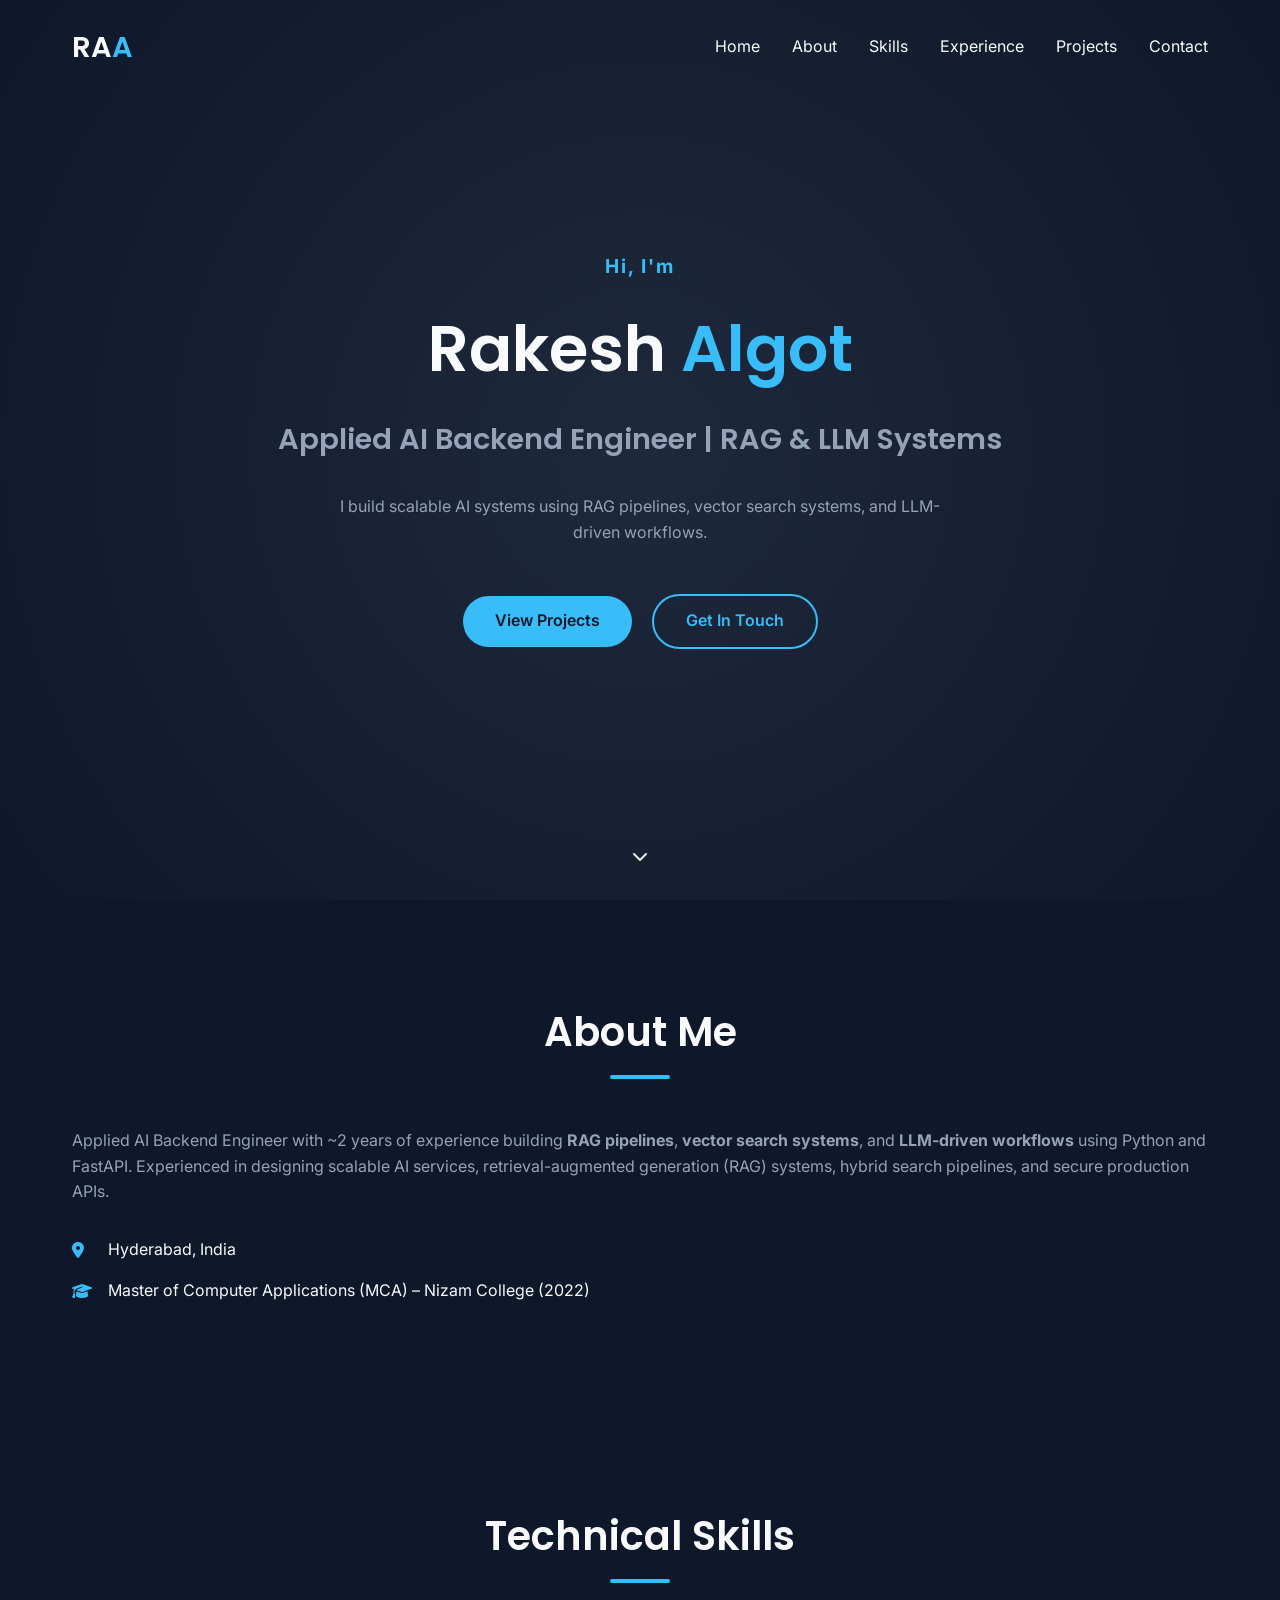
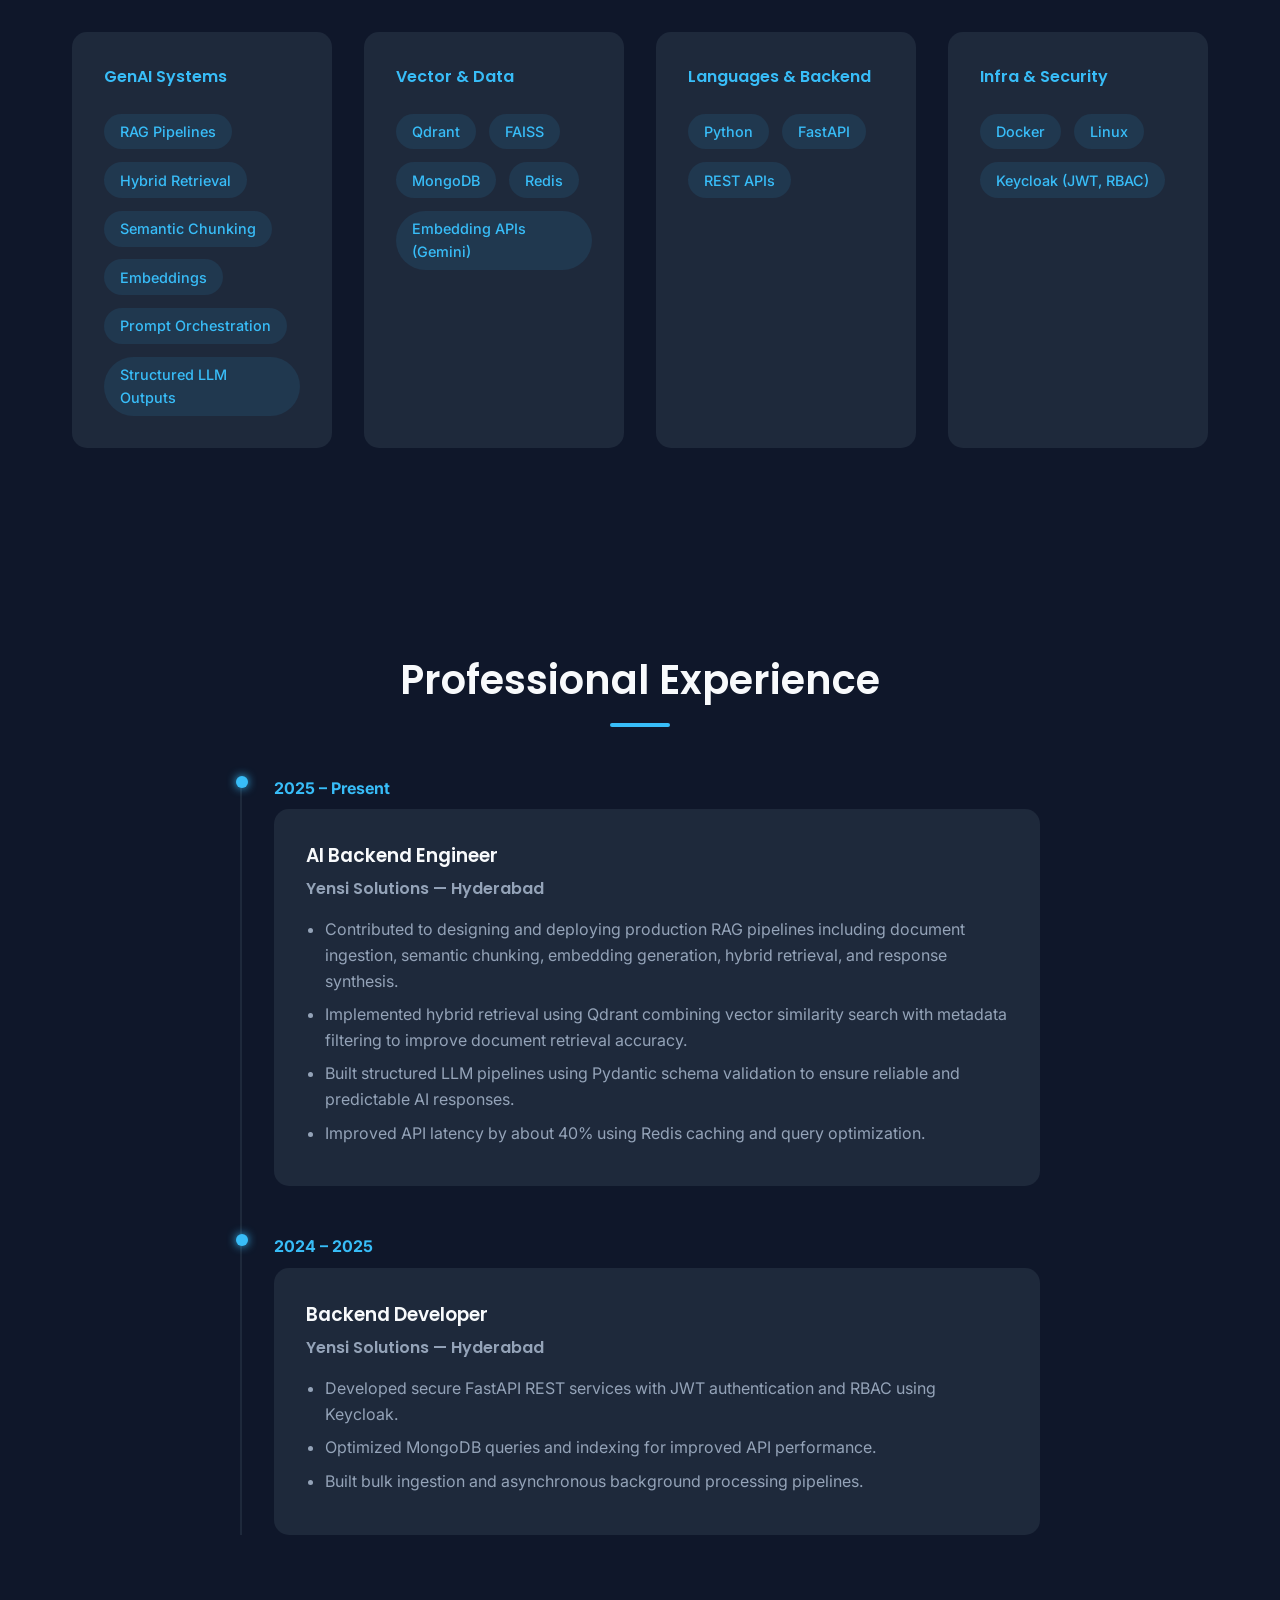
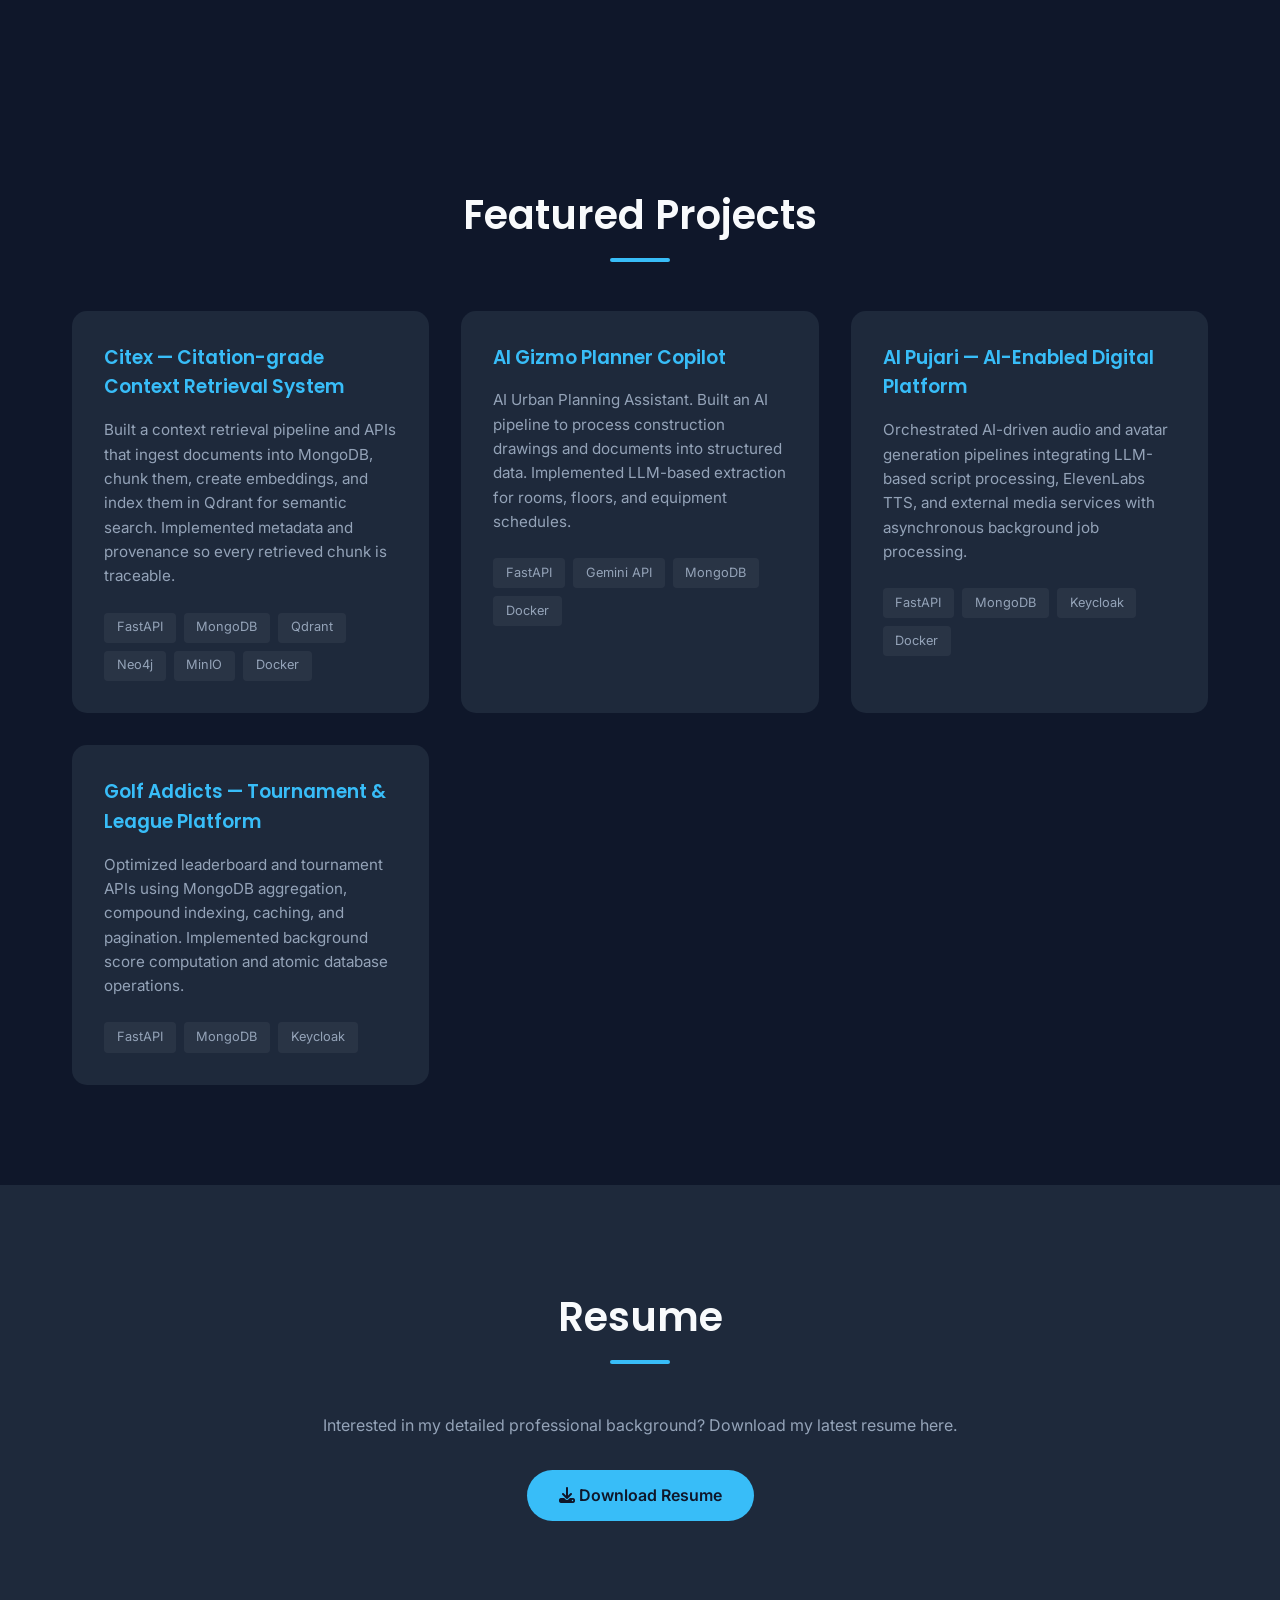
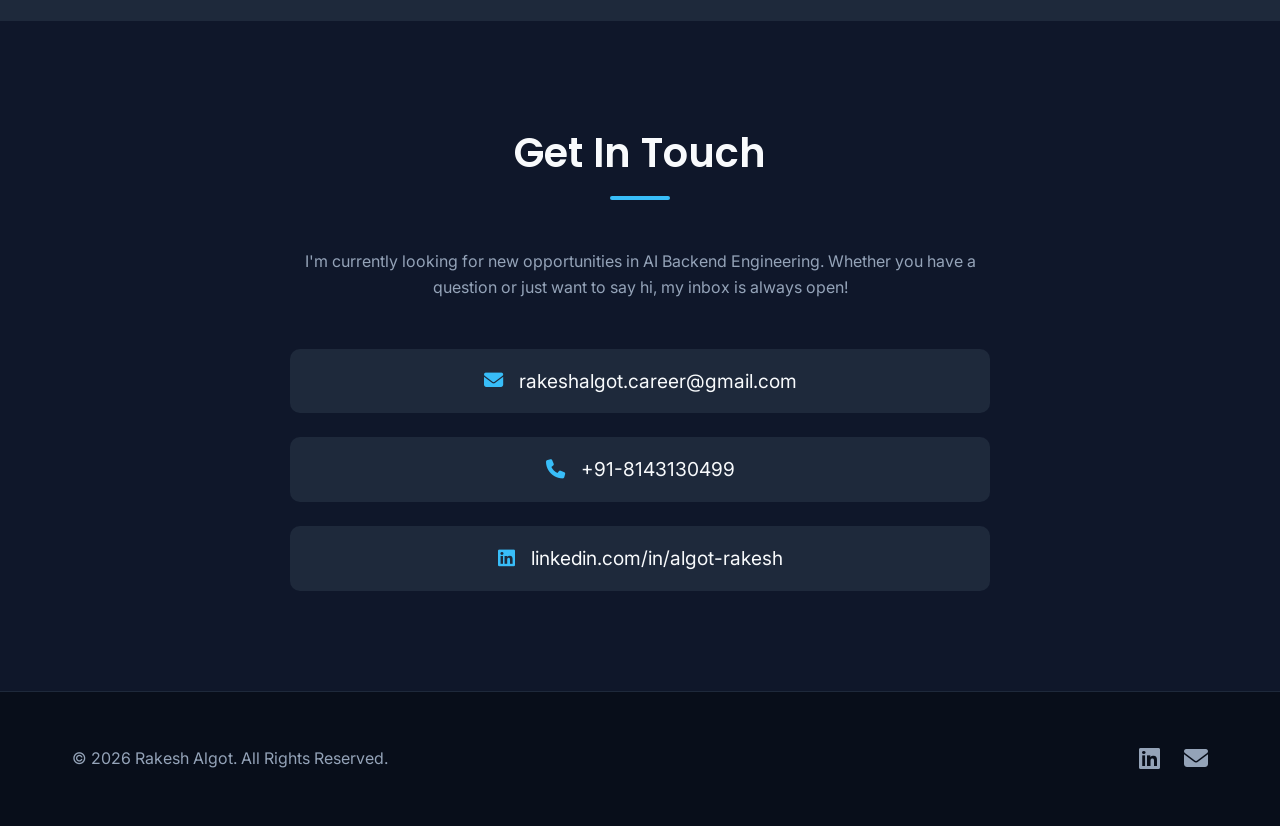
==== index.html @ f91249af "Add portfolio website files including HTML, CSS, JavaScript, and resume" ====
<!DOCTYPE html>
<html lang="en">
<head>
    <meta charset="UTF-8">
    <meta name="viewport" content="width=device-width, initial-scale=1.0">
    <title>Rakesh Algot | Applied AI Backend Engineer</title>
    <meta name="description" content="Portfolio of Rakesh Algot, an Applied AI Backend Engineer specializing in RAG systems, LLMs, and FastAPI.">
    
    <!-- Google Fonts: Inter & Poppins -->
    <link rel="preconnect" href="https://fonts.googleapis.com">
    <link rel="preconnect" href="https://fonts.gstatic.com" crossorigin>
    <link href="https://fonts.googleapis.com/css2?family=Inter:wght@300;400;500;600;700&family=Poppins:wght@400;500;600;700&display=swap" rel="stylesheet">
    
    <!-- Font Awesome for Icons -->
    <link rel="stylesheet" href="https://cdnjs.cloudflare.com/ajax/libs/font-awesome/6.4.0/css/all.min.css">
    
    <!-- Custom CSS -->
    <link rel="stylesheet" href="style.css">
</head>
<body>

    <!-- Header / Navbar -->
    <header id="navbar">
        <nav class="container">
            <a href="#" class="logo">RA<span>A</span></a>
            <ul class="nav-links">
                <li><a href="#hero">Home</a></li>
                <li><a href="#about">About</a></li>
                <li><a href="#skills">Skills</a></li>
                <li><a href="#experience">Experience</a></li>
                <li><a href="#projects">Projects</a></li>
                <li><a href="#contact">Contact</a></li>
            </ul>
            <div class="hamburger">
                <span></span>
                <span></span>
                <span></span>
            </div>
        </nav>
    </header>

    <!-- Hero Section -->
    <section id="hero" class="hero">
        <div class="container hero-content reveal">
            <h5>Hi, I'm</h5>
            <h1>Rakesh <span>Algot</span></h1>
            <h3>Applied AI Backend Engineer | RAG & LLM Systems</h3>
            <p>I build scalable AI systems using RAG pipelines, vector search systems, and LLM-driven workflows.</p>
            <div class="hero-btns">
                <a href="#projects" class="btn btn-primary">View Projects</a>
                <a href="#contact" class="btn btn-secondary">Get In Touch</a>
            </div>
        </div>
        <div class="hero-scroll">
            <a href="#about"><i class="fa-solid fa-chevron-down"></i></a>
        </div>
    </section>

    <!-- About Section -->
    <section id="about" class="about">
        <div class="container">
            <h2 class="section-title reveal">About Me</h2>
            <div class="about-grid reveal">
                <div class="about-text">
                    <p>Applied AI Backend Engineer with ~2 years of experience building <strong>RAG pipelines</strong>, <strong>vector search systems</strong>, and <strong>LLM-driven workflows</strong> using Python and FastAPI. Experienced in designing scalable AI services, retrieval-augmented generation (RAG) systems, hybrid search pipelines, and secure production APIs.</p>
                    <div class="about-details">
                        <div class="detail-item">
                            <i class="fa-solid fa-location-dot"></i>
                            <span>Hyderabad, India</span>
                        </div>
                        <div class="detail-item">
                            <i class="fa-solid fa-graduation-cap"></i>
                            <span>Master of Computer Applications (MCA) – Nizam College (2022)</span>
                        </div>
                    </div>
                </div>
            </div>
        </div>
    </section>

    <!-- Skills Section -->
    <section id="skills" class="skills">
        <div class="container">
            <h2 class="section-title reveal">Technical Skills</h2>
            <div class="skills-grid reveal">
                <div class="skill-category">
                    <h4>GenAI Systems</h4>
                    <div class="skill-badges">
                        <span>RAG Pipelines</span>
                        <span>Hybrid Retrieval</span>
                        <span>Semantic Chunking</span>
                        <span>Embeddings</span>
                        <span>Prompt Orchestration</span>
                        <span>Structured LLM Outputs</span>
                    </div>
                </div>
                <div class="skill-category">
                    <h4>Vector & Data</h4>
                    <div class="skill-badges">
                        <span>Qdrant</span>
                        <span>FAISS</span>
                        <span>MongoDB</span>
                        <span>Redis</span>
                        <span>Embedding APIs (Gemini)</span>
                    </div>
                </div>
                <div class="skill-category">
                    <h4>Languages & Backend</h4>
                    <div class="skill-badges">
                        <span>Python</span>
                        <span>FastAPI</span>
                        <span>REST APIs</span>
                    </div>
                </div>
                <div class="skill-category">
                    <h4>Infra & Security</h4>
                    <div class="skill-badges">
                        <span>Docker</span>
                        <span>Linux</span>
                        <span>Keycloak (JWT, RBAC)</span>
                    </div>
                </div>
            </div>
        </div>
    </section>

    <!-- Experience Section -->
    <section id="experience" class="experience">
        <div class="container">
            <h2 class="section-title reveal">Professional Experience</h2>
            <div class="timeline reveal">
                <div class="timeline-item">
                    <div class="timeline-dot"></div>
                    <div class="timeline-date">2025 – Present</div>
                    <div class="timeline-content">
                        <h3>AI Backend Engineer</h3>
                        <h4>Yensi Solutions — Hyderabad</h4>
                        <ul>
                            <li>Contributed to designing and deploying production RAG pipelines including document ingestion, semantic chunking, embedding generation, hybrid retrieval, and response synthesis.</li>
                            <li>Implemented hybrid retrieval using Qdrant combining vector similarity search with metadata filtering to improve document retrieval accuracy.</li>
                            <li>Built structured LLM pipelines using Pydantic schema validation to ensure reliable and predictable AI responses.</li>
                            <li>Improved API latency by about 40% using Redis caching and query optimization.</li>
                        </ul>
                    </div>
                </div>
                <div class="timeline-item">
                    <div class="timeline-dot"></div>
                    <div class="timeline-date">2024 – 2025</div>
                    <div class="timeline-content">
                        <h3>Backend Developer</h3>
                        <h4>Yensi Solutions — Hyderabad</h4>
                        <ul>
                            <li>Developed secure FastAPI REST services with JWT authentication and RBAC using Keycloak.</li>
                            <li>Optimized MongoDB queries and indexing for improved API performance.</li>
                            <li>Built bulk ingestion and asynchronous background processing pipelines.</li>
                        </ul>
                    </div>
                </div>
            </div>
        </div>
    </section>

    <!-- Projects Section -->
    <section id="projects" class="projects">
        <div class="container">
            <h2 class="section-title reveal">Featured Projects</h2>
            <div class="projects-grid reveal">
                <!-- Project 1 -->
                <div class="project-card">
                    <div class="project-info">
                        <h3>Citex — Citation-grade Context Retrieval System</h3>
                        <p>Built a context retrieval pipeline and APIs that ingest documents into MongoDB, chunk them, create embeddings, and index them in Qdrant for semantic search. Implemented metadata and provenance so every retrieved chunk is traceable.</p>
                        <div class="tech-stack">
                            <span>FastAPI</span>
                            <span>MongoDB</span>
                            <span>Qdrant</span>
                            <span>Neo4j</span>
                            <span>MinIO</span>
                            <span>Docker</span>
                        </div>
                    </div>
                </div>
                <!-- Project 2 -->
                <div class="project-card">
                    <div class="project-info">
                        <h3>AI Gizmo Planner Copilot</h3>
                        <p>AI Urban Planning Assistant. Built an AI pipeline to process construction drawings and documents into structured data. Implemented LLM-based extraction for rooms, floors, and equipment schedules.</p>
                        <div class="tech-stack">
                            <span>FastAPI</span>
                            <span>Gemini API</span>
                            <span>MongoDB</span>
                            <span>Docker</span>
                        </div>
                    </div>
                </div>
                <!-- Project 3 -->
                <div class="project-card">
                    <div class="project-info">
                        <h3>AI Pujari — AI-Enabled Digital Platform</h3>
                        <p>Orchestrated AI-driven audio and avatar generation pipelines integrating LLM-based script processing, ElevenLabs TTS, and external media services with asynchronous background job processing.</p>
                        <div class="tech-stack">
                            <span>FastAPI</span>
                            <span>MongoDB</span>
                            <span>Keycloak</span>
                            <span>Docker</span>
                        </div>
                    </div>
                </div>
                <!-- Project 4 -->
                <div class="project-card">
                    <div class="project-info">
                        <h3>Golf Addicts — Tournament & League Platform</h3>
                        <p>Optimized leaderboard and tournament APIs using MongoDB aggregation, compound indexing, caching, and pagination. Implemented background score computation and atomic database operations.</p>
                        <div class="tech-stack">
                            <span>FastAPI</span>
                            <span>MongoDB</span>
                            <span>Keycloak</span>
                        </div>
                    </div>
                </div>
            </div>
        </div>
    </section>

    <!-- Resume Section -->
    <section id="resume" class="resume">
        <div class="container reveal">
            <h2 class="section-title">Resume</h2>
            <p>Interested in my detailed professional background? Download my latest resume here.</p>
            <a href="Rakeshalgot_resume.pdf" class="btn btn-primary" download>
                <i class="fa-solid fa-download"></i> Download Resume
            </a>
        </div>
    </section>

    <!-- Contact Section -->
    <section id="contact" class="contact">
        <div class="container">
            <h2 class="section-title reveal">Get In Touch</h2>
            <div class="contact-wrapper reveal">
                <div class="contact-info">
                    <p>I'm currently looking for new opportunities in AI Backend Engineering. Whether you have a question or just want to say hi, my inbox is always open!</p>
                    <div class="contact-links">
                        <a href="mailto:rakeshalgot.career@gmail.com" class="contact-item">
                            <i class="fa-solid fa-envelope"></i>
                            <span>rakeshalgot.career@gmail.com</span>
                        </a>
                        <a href="tel:+918143130499" class="contact-item">
                            <i class="fa-solid fa-phone"></i>
                            <span>+91-8143130499</span>
                        </a>
                        <a href="https://linkedin.com/in/algot-rakesh" target="_blank" class="contact-item">
                            <i class="fa-brands fa-linkedin"></i>
                            <span>linkedin.com/in/algot-rakesh</span>
                        </a>
                    </div>
                </div>
            </div>
        </div>
    </section>

    <!-- Footer -->
    <footer>
        <div class="container">
            <div class="footer-content">
                <p>&copy; 2026 Rakesh Algot. All Rights Reserved.</p>
                <div class="social-links">
                    <a href="https://linkedin.com/in/algot-rakesh" target="_blank"><i class="fa-brands fa-linkedin"></i></a>
                    <a href="mailto:rakeshalgot.career@gmail.com"><i class="fa-solid fa-envelope"></i></a>
                </div>
            </div>
        </div>
    </footer>

    <!-- Custom Script -->
    <script src="script.js"></script>
</body>
</html>
---- style.css ----
/* CSS Variables for easy customization */
:root {
    --bg-color: #0f172a;
    --bg-secondary: #1e293b;
    --text-primary: #f8fafc;
    --text-secondary: #94a3b8;
    --accent-color: #38bdf8;
    --accent-hover: #0ea5e9;
    --glass-bg: rgba(30, 41, 59, 0.7);
    --transition-fast: 0.3s ease;
    --transition-slow: 0.6s ease;
}

/* Global Reset */
* {
    margin: 0;
    padding: 0;
    box-sizing: border-box;
    scroll-behavior: smooth;
}

body {
    font-family: 'Inter', sans-serif;
    background-color: var(--bg-color);
    color: var(--text-primary);
    line-height: 1.6;
    overflow-x: hidden;
}

h1, h2, h3, h4, .logo {
    font-family: 'Poppins', sans-serif;
    font-weight: 600;
}

ul {
    list-style: none;
}

a {
    text-decoration: none;
    color: inherit;
    transition: var(--transition-fast);
}

.container {
    max-width: 1200px;
    margin: 0 auto;
    padding: 0 2rem;
}

section {
    padding: 100px 0;
}

.section-title {
    font-size: 2.5rem;
    text-align: center;
    margin-bottom: 4rem;
    position: relative;
}

.section-title::after {
    content: '';
    position: absolute;
    bottom: -15px;
    left: 50%;
    transform: translateX(-50%);
    width: 60px;
    height: 4px;
    background-color: var(--accent-color);
    border-radius: 2px;
}

/* Buttons */
.btn {
    display: inline-block;
    padding: 0.8rem 2rem;
    border-radius: 50px;
    font-weight: 600;
    text-align: center;
    cursor: pointer;
    transition: var(--transition-fast);
}

.btn-primary {
    background-color: var(--accent-color);
    color: var(--bg-color);
}

.btn-primary:hover {
    background-color: var(--accent-hover);
    transform: translateY(-3px);
    box-shadow: 0 10px 20px rgba(56, 189, 248, 0.2);
}

.btn-secondary {
    border: 2px solid var(--accent-color);
    color: var(--accent-color);
    margin-left: 1rem;
}

.btn-secondary:hover {
    background-color: var(--accent-color);
    color: var(--bg-color);
    transform: translateY(-3px);
}

/* Navbar Styling */
#navbar {
    position: fixed;
    top: 0;
    width: 100%;
    z-index: 1000;
    padding: 1.5rem 0;
    transition: var(--transition-fast);
}

#navbar.sticky {
    background: var(--glass-bg);
    backdrop-filter: blur(10px);
    padding: 1rem 0;
    box-shadow: 0 4px 30px rgba(0, 0, 0, 0.1);
}

#navbar nav {
    display: flex;
    justify-content: space-between;
    align-items: center;
}

.logo {
    font-size: 1.8rem;
    color: var(--text-primary);
}

.logo span {
    color: var(--accent-color);
}

.nav-links {
    display: flex;
    gap: 2rem;
}

.nav-links a:hover {
    color: var(--accent-color);
}

.hamburger {
    display: none;
    cursor: pointer;
}

.hamburger span {
    display: block;
    width: 25px;
    height: 3px;
    background: var(--text-primary);
    margin: 5px;
    transition: var(--transition-fast);
}

/* Hero Section */
.hero {
    height: 100vh;
    display: flex;
    align-items: center;
    justify-content: center;
    text-align: center;
    background: radial-gradient(circle at center, #1e293b 0%, #0f172a 100%);
    position: relative;
}

.hero h5 {
    color: var(--accent-color);
    font-size: 1.2rem;
    margin-bottom: 1rem;
    letter-spacing: 2px;
}

.hero h1 {
    font-size: 4rem;
    margin-bottom: 1rem;
}

.hero h1 span {
    color: var(--accent-color);
}

.hero h3 {
    font-size: 1.8rem;
    color: var(--text-secondary);
    margin-bottom: 2rem;
}

.hero p {
    max-width: 600px;
    margin: 0 auto 3rem;
    color: var(--text-secondary);
}

.hero-scroll {
    position: absolute;
    bottom: 30px;
    left: 50%;
    transform: translateX(-50%);
    animation: bounce 2s infinite;
}

@keyframes bounce {
    0%, 20%, 50%, 80%, 100% {transform: translateY(0) translateX(-50%);}
    40% {transform: translateY(-10px) translateX(-50%);}
    60% {transform: translateY(-5px) translateX(-50%);}
}

/* About Section */
.about-grid {
    display: grid;
    grid-template-columns: 1fr;
    gap: 3rem;
    align-items: center;
}

.about-text p {
    margin-bottom: 1.5rem;
    color: var(--text-secondary);
}

.about-details {
    display: flex;
    flex-direction: column;
    gap: 1rem;
    margin-top: 2rem;
}

.detail-item {
    display: flex;
    align-items: center;
    gap: 1rem;
}

.detail-item i {
    color: var(--accent-color);
    width: 20px;
}

/* Skills Section */
.skills-grid {
    display: grid;
    grid-template-columns: repeat(auto-fit, minmax(250px, 1fr));
    gap: 2rem;
}

.skill-category {
    background: var(--bg-secondary);
    padding: 2rem;
    border-radius: 15px;
    transition: var(--transition-fast);
}

.skill-category:hover {
    transform: translateY(-5px);
    border: 1px solid var(--accent-color);
}

.skill-category h4 {
    color: var(--accent-color);
    margin-bottom: 1.5rem;
}

.skill-badges {
    display: flex;
    flex-wrap: wrap;
    gap: 0.8rem;
}

.skill-badges span {
    background: rgba(56, 189, 248, 0.1);
    color: var(--accent-color);
    padding: 0.4rem 1rem;
    border-radius: 50px;
    font-size: 0.9rem;
    font-weight: 500;
}

/* Experience Section (Timeline) */
.timeline {
    max-width: 800px;
    margin: 0 auto;
    position: relative;
    padding-left: 2rem;
    border-left: 2px solid var(--bg-secondary);
}

.timeline-item {
    position: relative;
    margin-bottom: 3rem;
}

.timeline-dot {
    position: absolute;
    left: calc(-2rem - 6px);
    top: 0;
    width: 12px;
    height: 12px;
    background-color: var(--accent-color);
    border-radius: 50%;
    box-shadow: 0 0 10px var(--accent-color);
}

.timeline-date {
    font-weight: 700;
    color: var(--accent-color);
    margin-bottom: 0.5rem;
}

.timeline-content {
    background: var(--bg-secondary);
    padding: 2rem;
    border-radius: 15px;
}

.timeline-content h3 {
    margin-bottom: 0.3rem;
}

.timeline-content h4 {
    color: var(--text-secondary);
    margin-bottom: 1rem;
}

.timeline-content ul {
    color: var(--text-secondary);
    padding-left: 1.2rem;
}

.timeline-content li {
    margin-bottom: 0.5rem;
    list-style-type: disc;
}

/* Projects Section */
.projects-grid {
    display: grid;
    grid-template-columns: repeat(auto-fit, minmax(320px, 1fr));
    gap: 2rem;
}

.project-card {
    background: var(--bg-secondary);
    border-radius: 15px;
    overflow: hidden;
    transition: var(--transition-fast);
    display: flex;
    flex-direction: column;
}

.project-card:hover {
    transform: scale(1.02);
    box-shadow: 0 20px 40px rgba(0, 0, 0, 0.3);
}

.project-info {
    padding: 2rem;
    flex-grow: 1;
}

.project-info h3 {
    margin-bottom: 1rem;
    color: var(--accent-color);
}

.project-info p {
    color: var(--text-secondary);
    margin-bottom: 1.5rem;
    font-size: 0.95rem;
}

.tech-stack {
    display: flex;
    flex-wrap: wrap;
    gap: 0.5rem;
}

.tech-stack span {
    font-size: 0.8rem;
    background: rgba(255, 255, 255, 0.05);
    padding: 0.3rem 0.8rem;
    border-radius: 4px;
    color: var(--text-secondary);
}

/* Resume Section */
.resume {
    text-align: center;
    background: var(--bg-secondary);
}

.resume p {
    margin-bottom: 2rem;
    color: var(--text-secondary);
}

/* Contact Section */
.contact-wrapper {
    max-width: 700px;
    margin: 0 auto;
    text-align: center;
}

.contact-info p {
    margin-bottom: 3rem;
    color: var(--text-secondary);
}

.contact-links {
    display: flex;
    flex-direction: column;
    gap: 1.5rem;
    align-items: center;
}

.contact-item {
    display: flex;
    align-items: center;
    gap: 1rem;
    font-size: 1.2rem;
    background: var(--bg-secondary);
    padding: 1rem 2rem;
    border-radius: 10px;
    width: 100%;
    justify-content: center;
    border: 1px solid transparent;
}

.contact-item:hover {
    border-color: var(--accent-color);
    color: var(--accent-color);
    background: transparent;
}

.contact-item i {
    color: var(--accent-color);
}

/* Footer */
footer {
    padding: 3rem 0;
    background: #080e1a;
    border-top: 1px solid var(--bg-secondary);
}

.footer-content {
    display: flex;
    justify-content: space-between;
    align-items: center;
    flex-wrap: wrap;
    gap: 2rem;
}

.footer-content p {
    color: var(--text-secondary);
}

.social-links {
    display: flex;
    gap: 1.5rem;
}

.social-links a {
    font-size: 1.5rem;
    color: var(--text-secondary);
}

.social-links a:hover {
    color: var(--accent-color);
}

/* Reveal Animations */
.reveal {
    opacity: 0;
    transform: translateY(30px);
    transition: all 0.8s ease-out;
}

.reveal.active {
    opacity: 1;
    transform: translateY(0);
}

/* Mobile Responsive */
@media (max-width: 768px) {
    .section-title { font-size: 2rem; }
    .hero h1 { font-size: 2.8rem; }
    .hero h3 { font-size: 1.4rem; }
    
    .nav-links {
        position: fixed;
        right: -100%;
        top: 0;
        height: 100vh;
        width: 70%;
        background: var(--bg-secondary);
        flex-direction: column;
        justify-content: center;
        align-items: center;
        transition: 0.5s;
        box-shadow: -10px 0 30px rgba(0,0,0,0.5);
    }
    
    .nav-links.active {
        right: 0;
    }
    
    .hamburger {
        display: block;
        z-index: 1001;
    }
    
    .hamburger.active span:nth-child(1) { transform: rotate(45deg) translate(5px, 5px); }
    .hamburger.active span:nth-child(2) { opacity: 0; }
    .hamburger.active span:nth-child(3) { transform: rotate(-45deg) translate(7px, -6px); }

    .hero-btns {
        display: flex;
        flex-direction: column;
        gap: 1rem;
    }
    
    .btn-secondary { margin-left: 0; }
    
    .footer-content {
        flex-direction: column;
        text-align: center;
    }
}
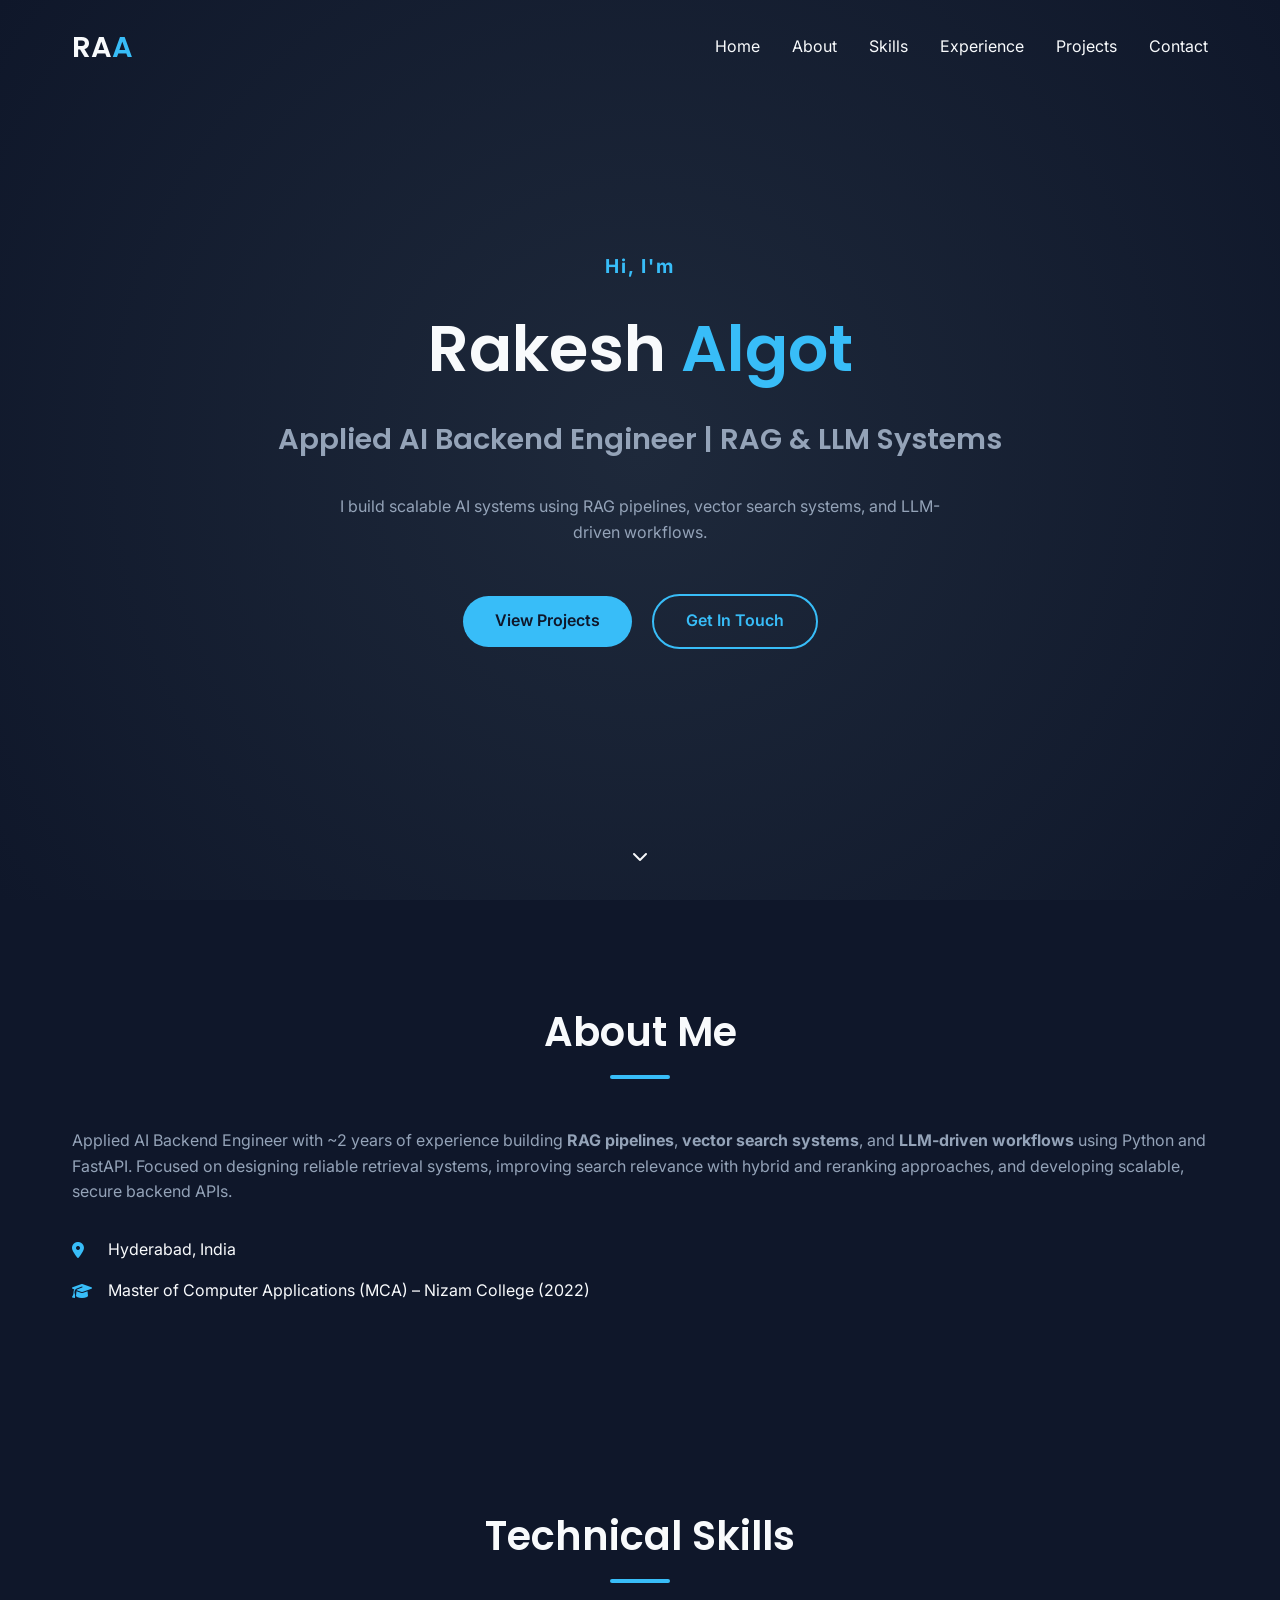
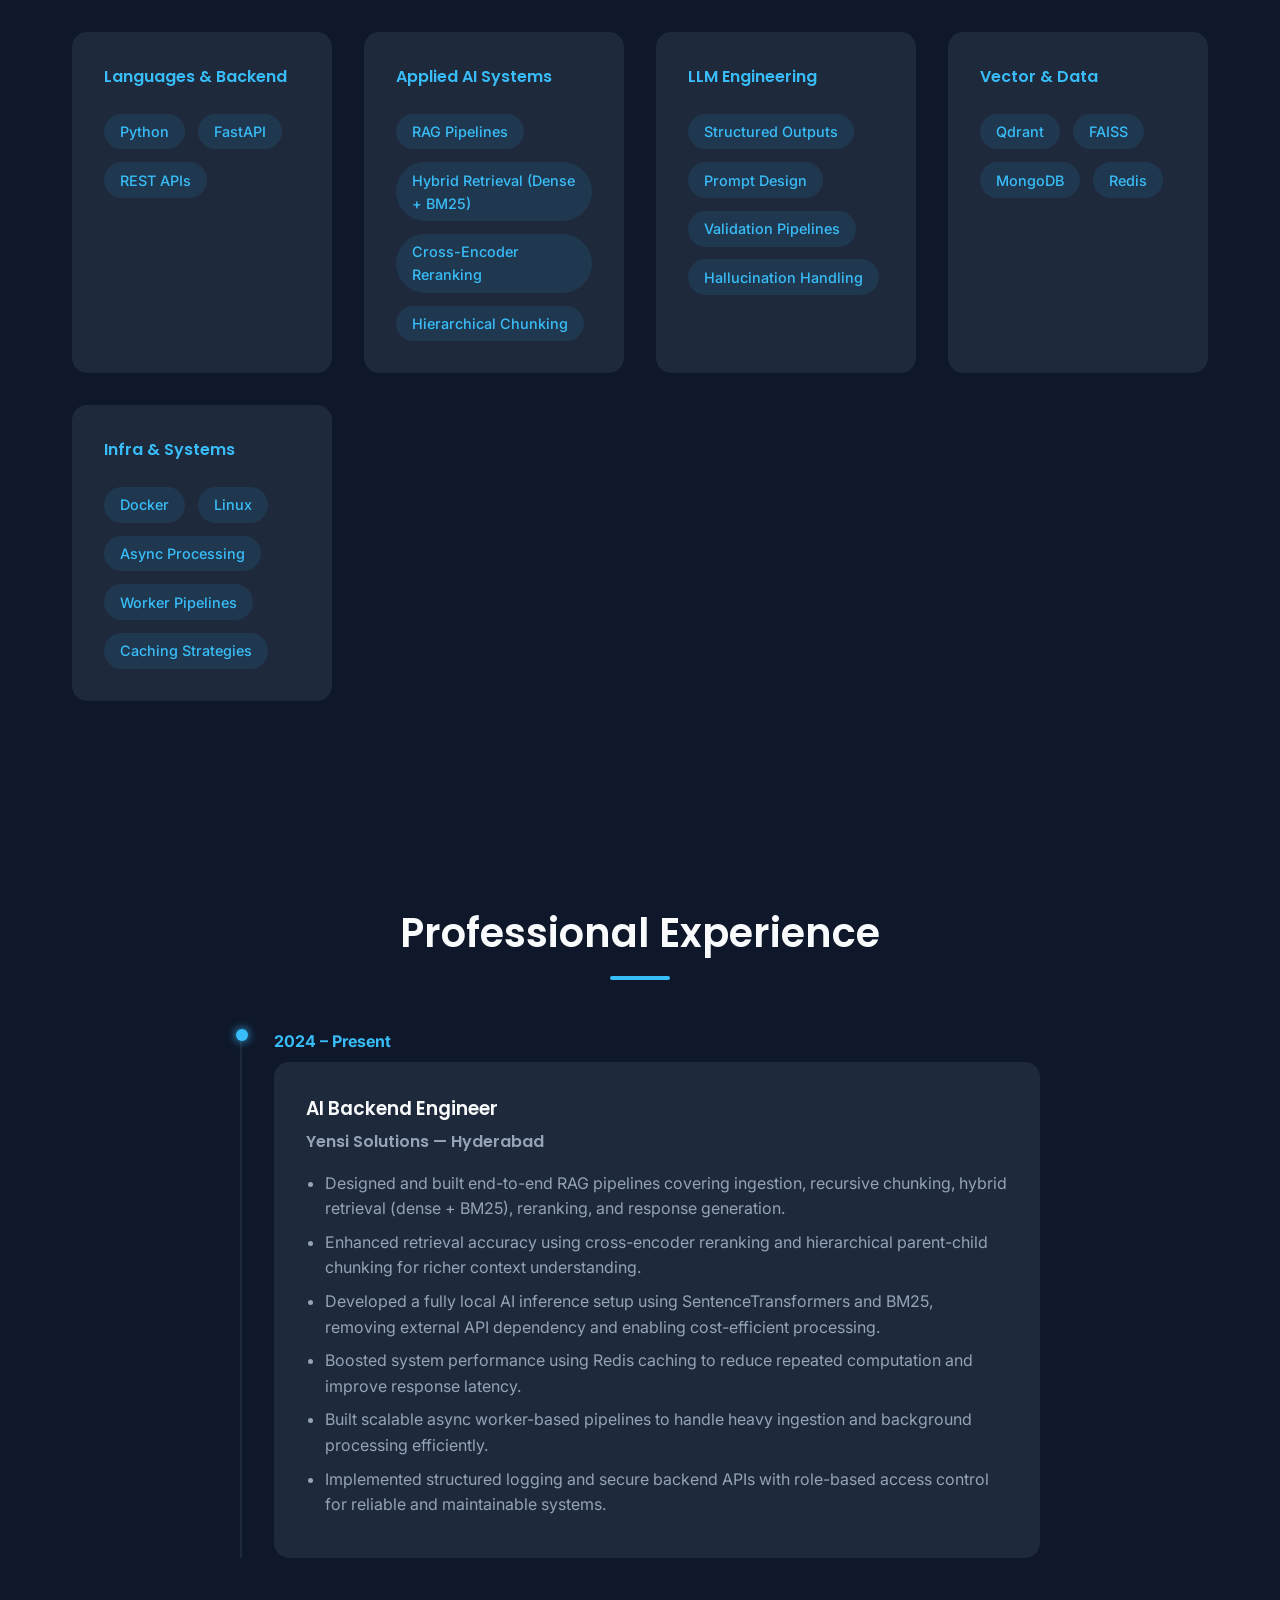
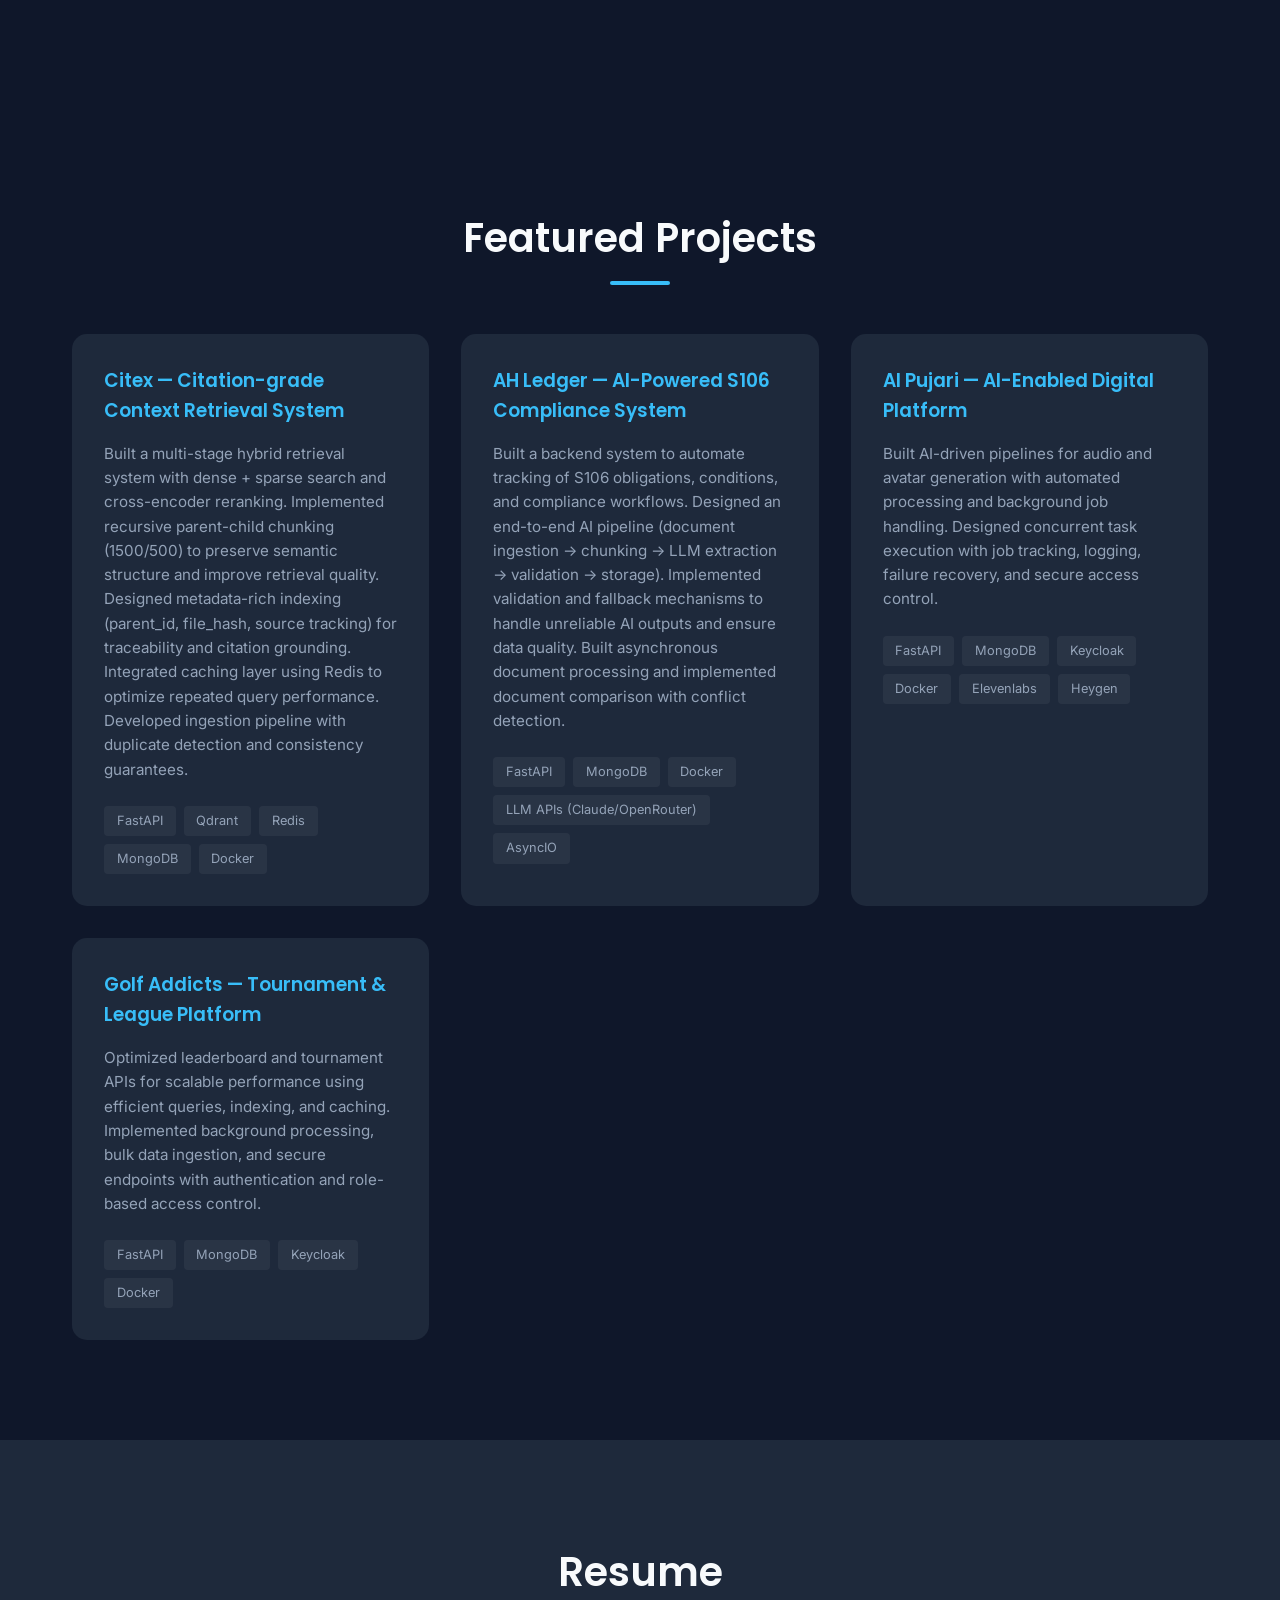
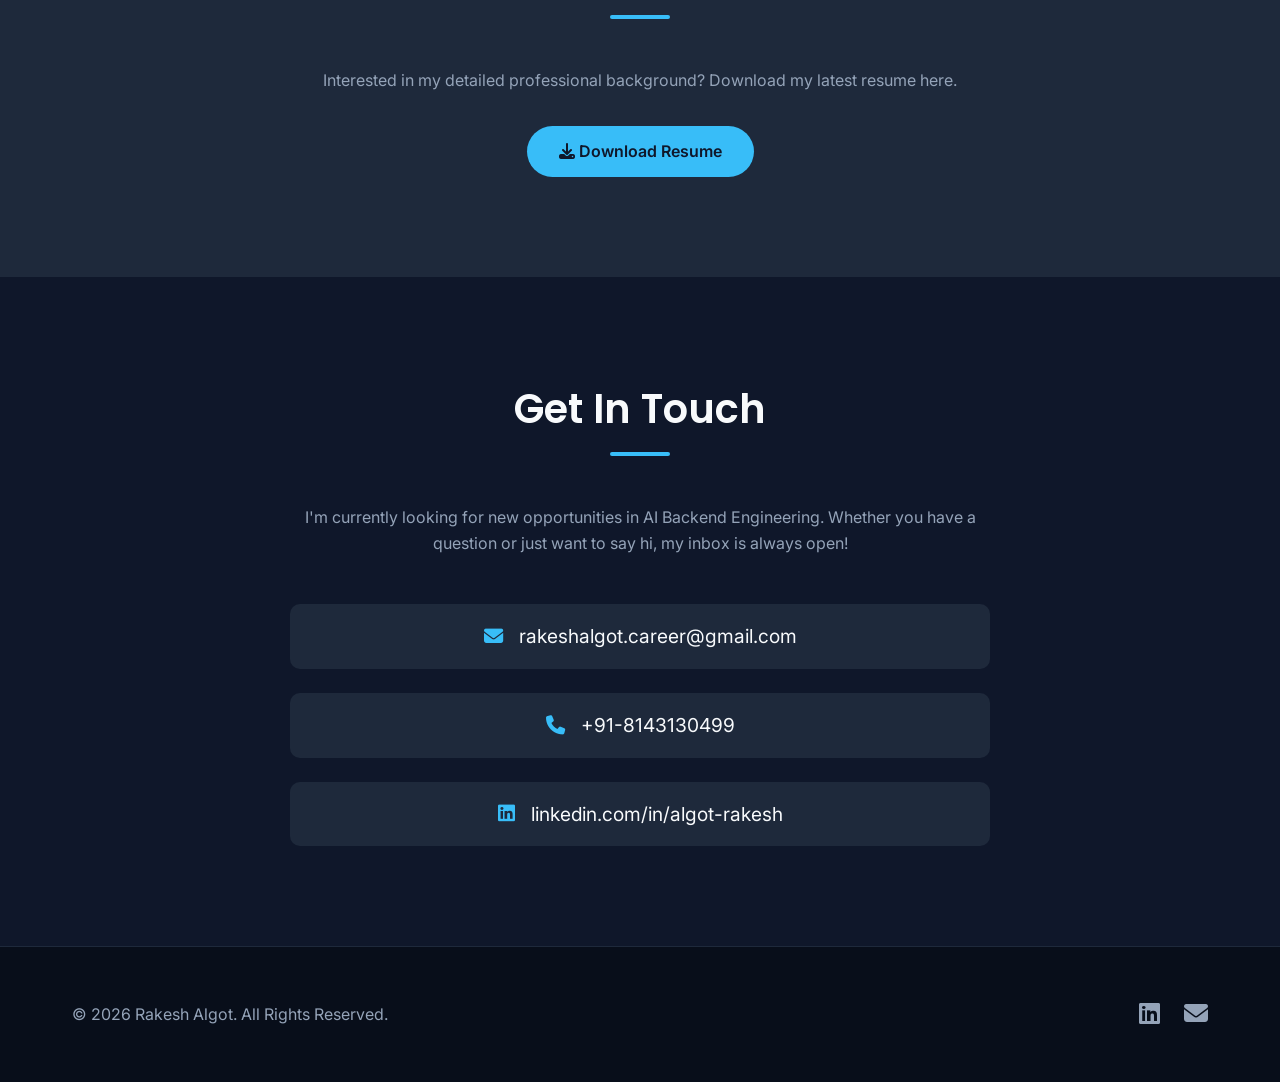
==== commit f343f833: "Refactor content and styling in index.html and style.css for improved clarity and responsiveness" ====
--- a/index.html
+++ b/index.html
@@ -3,8 +3,59 @@
 <head>
     <meta charset="UTF-8">
     <meta name="viewport" content="width=device-width, initial-scale=1.0">
-    <title>Rakesh Algot | Applied AI Backend Engineer</title>
-    <meta name="description" content="Portfolio of Rakesh Algot, an Applied AI Backend Engineer specializing in RAG systems, LLMs, and FastAPI.">
+    <title>Rakesh Algot | Applied AI Backend Engineer | RAG & LLM Systems</title>
+    <meta name="description" content="Rakesh Algot - Applied AI Backend Engineer with ~2 years of experience in RAG pipelines, vector search systems, LLM workflows, FastAPI, Qdrant, MongoDB. Based in Hyderabad, India.">
+    <meta name="keywords" content="Rakesh Algot, AI Backend Engineer, RAG Systems, LLM, FastAPI, Vector Search, Qdrant, MongoDB, Python Developer, Applied AI, Hyderabad, Machine Learning, GenAI">
+    <meta name="author" content="Rakesh Algot">
+    <meta name="robots" content="index, follow">
+    <meta name="googlebot" content="index, follow">
+    <link rel="canonical" href="https://rakesh.shoverhub.com/">
+    
+    <!-- Open Graph / Facebook -->
+    <meta property="og:type" content="website">
+    <meta property="og:url" content="https://rakesh.shoverhub.com/">
+    <meta property="og:title" content="Rakesh Algot | Applied AI Backend Engineer">
+    <meta property="og:description" content="Portfolio of Rakesh Algot, an Applied AI Backend Engineer specializing in RAG systems, LLMs, and FastAPI.">
+    <meta property="og:image" content="https://rakesh.shoverhub.com/og-image.svg">
+    
+    <!-- Twitter -->
+    <meta property="twitter:card" content="summary_large_image">
+    <meta property="twitter:url" content="https://rakesh.shoverhub.com/">
+    <meta property="twitter:title" content="Rakesh Algot | Applied AI Backend Engineer">
+    <meta property="twitter:description" content="Portfolio of Rakesh Algot, an Applied AI Backend Engineer specializing in RAG systems, LLMs, and FastAPI.">
+    
+    <!-- JSON-LD Structured Data -->
+    <script type="application/ld+json">
+    {
+        "@context": "https://schema.org",
+        "@type": "Person",
+        "name": "Rakesh Algot",
+        "url": "https://rakesh.shoverhub.com/",
+        "jobTitle": "Applied AI Backend Engineer",
+        "description": "Applied AI Backend Engineer with ~2 years of experience building RAG pipelines, vector search systems, and LLM-driven workflows.",
+        "address": {
+            "@type": "PostalAddress",
+            "addressLocality": "Hyderabad",
+            "addressCountry": "IN"
+        },
+        "email": "rakeshalgot.career@gmail.com",
+        "telephone": "+918143130499",
+        "sameAs": [
+            "https://linkedin.com/in/algot-rakesh"
+        ],
+        "worksFor": {
+            "@type": "Organization",
+            "name": "Yensi Solutions"
+        },
+        "alumniOf": {
+            "@type": "EducationalInstitution",
+            "name": "Nizam College",
+            "degree": "Master of Computer Applications (MCA)",
+            "graduationYear": 2022
+        },
+        "knowsAbout": ["RAG Pipelines", "Vector Search", "LLM Systems", "FastAPI", "Qdrant", "MongoDB", "Python", "Docker", "Redis", "Keycloak"]
+    }
+    </script>
     
     <!-- Google Fonts: Inter & Poppins -->
     <link rel="preconnect" href="https://fonts.googleapis.com">
@@ -62,7 +113,7 @@
             <h2 class="section-title reveal">About Me</h2>
             <div class="about-grid reveal">
                 <div class="about-text">
-                    <p>Applied AI Backend Engineer with ~2 years of experience building <strong>RAG pipelines</strong>, <strong>vector search systems</strong>, and <strong>LLM-driven workflows</strong> using Python and FastAPI. Experienced in designing scalable AI services, retrieval-augmented generation (RAG) systems, hybrid search pipelines, and secure production APIs.</p>
+                    <p>Applied AI Backend Engineer with ~2 years of experience building <strong>RAG pipelines</strong>, <strong>vector search systems</strong>, and <strong>LLM-driven workflows</strong> using Python and FastAPI. Focused on designing reliable retrieval systems, improving search relevance with hybrid and reranking approaches, and developing scalable, secure backend APIs.</p>
                     <div class="about-details">
                         <div class="detail-item">
                             <i class="fa-solid fa-location-dot"></i>
@@ -84,14 +135,29 @@
             <h2 class="section-title reveal">Technical Skills</h2>
             <div class="skills-grid reveal">
                 <div class="skill-category">
-                    <h4>GenAI Systems</h4>
+                    <h4>Languages & Backend</h4>
+                    <div class="skill-badges">
+                        <span>Python</span>
+                        <span>FastAPI</span>
+                        <span>REST APIs</span>
+                    </div>
+                </div>
+                <div class="skill-category">
+                    <h4>Applied AI Systems</h4>
                     <div class="skill-badges">
                         <span>RAG Pipelines</span>
-                        <span>Hybrid Retrieval</span>
-                        <span>Semantic Chunking</span>
-                        <span>Embeddings</span>
-                        <span>Prompt Orchestration</span>
-                        <span>Structured LLM Outputs</span>
+                        <span>Hybrid Retrieval (Dense + BM25)</span>
+                        <span>Cross-Encoder Reranking</span>
+                        <span>Hierarchical Chunking</span>
+                    </div>
+                </div>
+                <div class="skill-category">
+                    <h4>LLM Engineering</h4>
+                    <div class="skill-badges">
+                        <span>Structured Outputs</span>
+                        <span>Prompt Design</span>
+                        <span>Validation Pipelines</span>
+                        <span>Hallucination Handling</span>
                     </div>
                 </div>
                 <div class="skill-category">
@@ -101,23 +167,16 @@
                         <span>FAISS</span>
                         <span>MongoDB</span>
                         <span>Redis</span>
-                        <span>Embedding APIs (Gemini)</span>
-                    </div>
-                </div>
-                <div class="skill-category">
-                    <h4>Languages & Backend</h4>
-                    <div class="skill-badges">
-                        <span>Python</span>
-                        <span>FastAPI</span>
-                        <span>REST APIs</span>
-                    </div>
-                </div>
-                <div class="skill-category">
-                    <h4>Infra & Security</h4>
+                    </div>
+                </div>
+                <div class="skill-category">
+                    <h4>Infra & Systems</h4>
                     <div class="skill-badges">
                         <span>Docker</span>
                         <span>Linux</span>
-                        <span>Keycloak (JWT, RBAC)</span>
+                        <span>Async Processing</span>
+                        <span>Worker Pipelines</span>
+                        <span>Caching Strategies</span>
                     </div>
                 </div>
             </div>
@@ -131,28 +190,17 @@
             <div class="timeline reveal">
                 <div class="timeline-item">
                     <div class="timeline-dot"></div>
-                    <div class="timeline-date">2025 – Present</div>
+                    <div class="timeline-date">2024 – Present</div>
                     <div class="timeline-content">
                         <h3>AI Backend Engineer</h3>
                         <h4>Yensi Solutions — Hyderabad</h4>
                         <ul>
-                            <li>Contributed to designing and deploying production RAG pipelines including document ingestion, semantic chunking, embedding generation, hybrid retrieval, and response synthesis.</li>
-                            <li>Implemented hybrid retrieval using Qdrant combining vector similarity search with metadata filtering to improve document retrieval accuracy.</li>
-                            <li>Built structured LLM pipelines using Pydantic schema validation to ensure reliable and predictable AI responses.</li>
-                            <li>Improved API latency by about 40% using Redis caching and query optimization.</li>
-                        </ul>
-                    </div>
-                </div>
-                <div class="timeline-item">
-                    <div class="timeline-dot"></div>
-                    <div class="timeline-date">2024 – 2025</div>
-                    <div class="timeline-content">
-                        <h3>Backend Developer</h3>
-                        <h4>Yensi Solutions — Hyderabad</h4>
-                        <ul>
-                            <li>Developed secure FastAPI REST services with JWT authentication and RBAC using Keycloak.</li>
-                            <li>Optimized MongoDB queries and indexing for improved API performance.</li>
-                            <li>Built bulk ingestion and asynchronous background processing pipelines.</li>
+                            <li>Designed and built end-to-end RAG pipelines covering ingestion, recursive chunking, hybrid retrieval (dense + BM25), reranking, and response generation.</li>
+                            <li>Enhanced retrieval accuracy using cross-encoder reranking and hierarchical parent-child chunking for richer context understanding.</li>
+                            <li>Developed a fully local AI inference setup using SentenceTransformers and BM25, removing external API dependency and enabling cost-efficient processing.</li>
+                            <li>Boosted system performance using Redis caching to reduce repeated computation and improve response latency.</li>
+                            <li>Built scalable async worker-based pipelines to handle heavy ingestion and background processing efficiently.</li>
+                            <li>Implemented structured logging and secure backend APIs with role-based access control for reliable and maintainable systems.</li>
                         </ul>
                     </div>
                 </div>
@@ -165,56 +213,55 @@
         <div class="container">
             <h2 class="section-title reveal">Featured Projects</h2>
             <div class="projects-grid reveal">
-                <!-- Project 1 -->
                 <div class="project-card">
                     <div class="project-info">
                         <h3>Citex — Citation-grade Context Retrieval System</h3>
-                        <p>Built a context retrieval pipeline and APIs that ingest documents into MongoDB, chunk them, create embeddings, and index them in Qdrant for semantic search. Implemented metadata and provenance so every retrieved chunk is traceable.</p>
+                        <p>Built a multi-stage hybrid retrieval system with dense + sparse search and cross-encoder reranking. Implemented recursive parent-child chunking (1500/500) to preserve semantic structure and improve retrieval quality. Designed metadata-rich indexing (parent_id, file_hash, source tracking) for traceability and citation grounding. Integrated caching layer using Redis to optimize repeated query performance. Developed ingestion pipeline with duplicate detection and consistency guarantees.</p>
+                        <div class="tech-stack">
+                            <span>FastAPI</span>
+                            <span>Qdrant</span>
+                            <span>Redis</span>
+                            <span>MongoDB</span>
+                            <span>Docker</span>
+                        </div>
+                    </div>
+                </div>
+                <div class="project-card">
+                    <div class="project-info">
+                        <h3>AH Ledger — AI-Powered S106 Compliance System</h3>
+                        <p>Built a backend system to automate tracking of S106 obligations, conditions, and compliance workflows. Designed an end-to-end AI pipeline (document ingestion → chunking → LLM extraction → validation → storage). Implemented validation and fallback mechanisms to handle unreliable AI outputs and ensure data quality. Built asynchronous document processing and implemented document comparison with conflict detection.</p>
                         <div class="tech-stack">
                             <span>FastAPI</span>
                             <span>MongoDB</span>
-                            <span>Qdrant</span>
-                            <span>Neo4j</span>
-                            <span>MinIO</span>
                             <span>Docker</span>
-                        </div>
-                    </div>
-                </div>
-                <!-- Project 2 -->
-                <div class="project-card">
-                    <div class="project-info">
-                        <h3>AI Gizmo Planner Copilot</h3>
-                        <p>AI Urban Planning Assistant. Built an AI pipeline to process construction drawings and documents into structured data. Implemented LLM-based extraction for rooms, floors, and equipment schedules.</p>
-                        <div class="tech-stack">
-                            <span>FastAPI</span>
-                            <span>Gemini API</span>
-                            <span>MongoDB</span>
-                            <span>Docker</span>
-                        </div>
-                    </div>
-                </div>
-                <!-- Project 3 -->
+                            <span>LLM APIs (Claude/OpenRouter)</span>
+                            <span>AsyncIO</span>
+                        </div>
+                    </div>
+                </div>
                 <div class="project-card">
                     <div class="project-info">
                         <h3>AI Pujari — AI-Enabled Digital Platform</h3>
-                        <p>Orchestrated AI-driven audio and avatar generation pipelines integrating LLM-based script processing, ElevenLabs TTS, and external media services with asynchronous background job processing.</p>
+                        <p>Built AI-driven pipelines for audio and avatar generation with automated processing and background job handling. Designed concurrent task execution with job tracking, logging, failure recovery, and secure access control.</p>
                         <div class="tech-stack">
                             <span>FastAPI</span>
                             <span>MongoDB</span>
                             <span>Keycloak</span>
                             <span>Docker</span>
-                        </div>
-                    </div>
-                </div>
-                <!-- Project 4 -->
+                            <span>Elevenlabs</span>
+                            <span>Heygen</span>
+                        </div>
+                    </div>
+                </div>
                 <div class="project-card">
                     <div class="project-info">
                         <h3>Golf Addicts — Tournament & League Platform</h3>
-                        <p>Optimized leaderboard and tournament APIs using MongoDB aggregation, compound indexing, caching, and pagination. Implemented background score computation and atomic database operations.</p>
+                        <p>Optimized leaderboard and tournament APIs for scalable performance using efficient queries, indexing, and caching. Implemented background processing, bulk data ingestion, and secure endpoints with authentication and role-based access control.</p>
                         <div class="tech-stack">
                             <span>FastAPI</span>
                             <span>MongoDB</span>
                             <span>Keycloak</span>
+                            <span>Docker</span>
                         </div>
                     </div>
                 </div>
--- a/style.css
+++ b/style.css
@@ -493,7 +493,45 @@
     .section-title { font-size: 2rem; }
     .hero h1 { font-size: 2.8rem; }
     .hero h3 { font-size: 1.4rem; }
-    
+    .container {
+        padding: 0 1rem;
+    }
+    section {
+        padding: 60px 0;
+    }
+    .about-details {
+        gap: 0.5rem;
+        margin-top: 1rem;
+    }
+    .skills-grid {
+        grid-template-columns: 1fr;
+        gap: 1rem;
+    }
+    .projects-grid {
+        grid-template-columns: 1fr;
+        gap: 1rem;
+    }
+    .project-info {
+        padding: 1.2rem;
+    }
+    .timeline {
+        padding-left: 1rem;
+    }
+    .timeline-content {
+        padding: 1.2rem;
+    }
+    .contact-wrapper {
+        padding: 0 0.5rem;
+    }
+    .contact-item {
+        padding: 0.7rem 1rem;
+        font-size: 1rem;
+    }
+    .footer-content {
+        flex-direction: column;
+        text-align: center;
+        gap: 1rem;
+    }
     .nav-links {
         position: fixed;
         right: -100%;
@@ -507,30 +545,35 @@
         transition: 0.5s;
         box-shadow: -10px 0 30px rgba(0,0,0,0.5);
     }
-    
     .nav-links.active {
         right: 0;
     }
-    
     .hamburger {
         display: block;
         z-index: 1001;
     }
-    
     .hamburger.active span:nth-child(1) { transform: rotate(45deg) translate(5px, 5px); }
     .hamburger.active span:nth-child(2) { opacity: 0; }
     .hamburger.active span:nth-child(3) { transform: rotate(-45deg) translate(7px, -6px); }
-
     .hero-btns {
         display: flex;
         flex-direction: column;
         gap: 1rem;
     }
-    
     .btn-secondary { margin-left: 0; }
-    
-    .footer-content {
-        flex-direction: column;
-        text-align: center;
-    }
-}
+}
+
+@media (max-width: 480px) {
+    .section-title { font-size: 1.3rem; }
+    .hero h1 { font-size: 2rem; }
+    .hero h3 { font-size: 1.1rem; }
+    .hero p { font-size: 0.95rem; }
+    .project-info h3 { font-size: 1.1rem; }
+    .project-info p { font-size: 0.85rem; }
+    .skill-category { padding: 1rem; }
+    .timeline-content { padding: 0.8rem; }
+    .contact-item { font-size: 0.95rem; padding: 0.5rem 0.5rem; }
+    .footer-content { gap: 0.5rem; }
+    .container { padding: 0 0.5rem; }
+}
+}
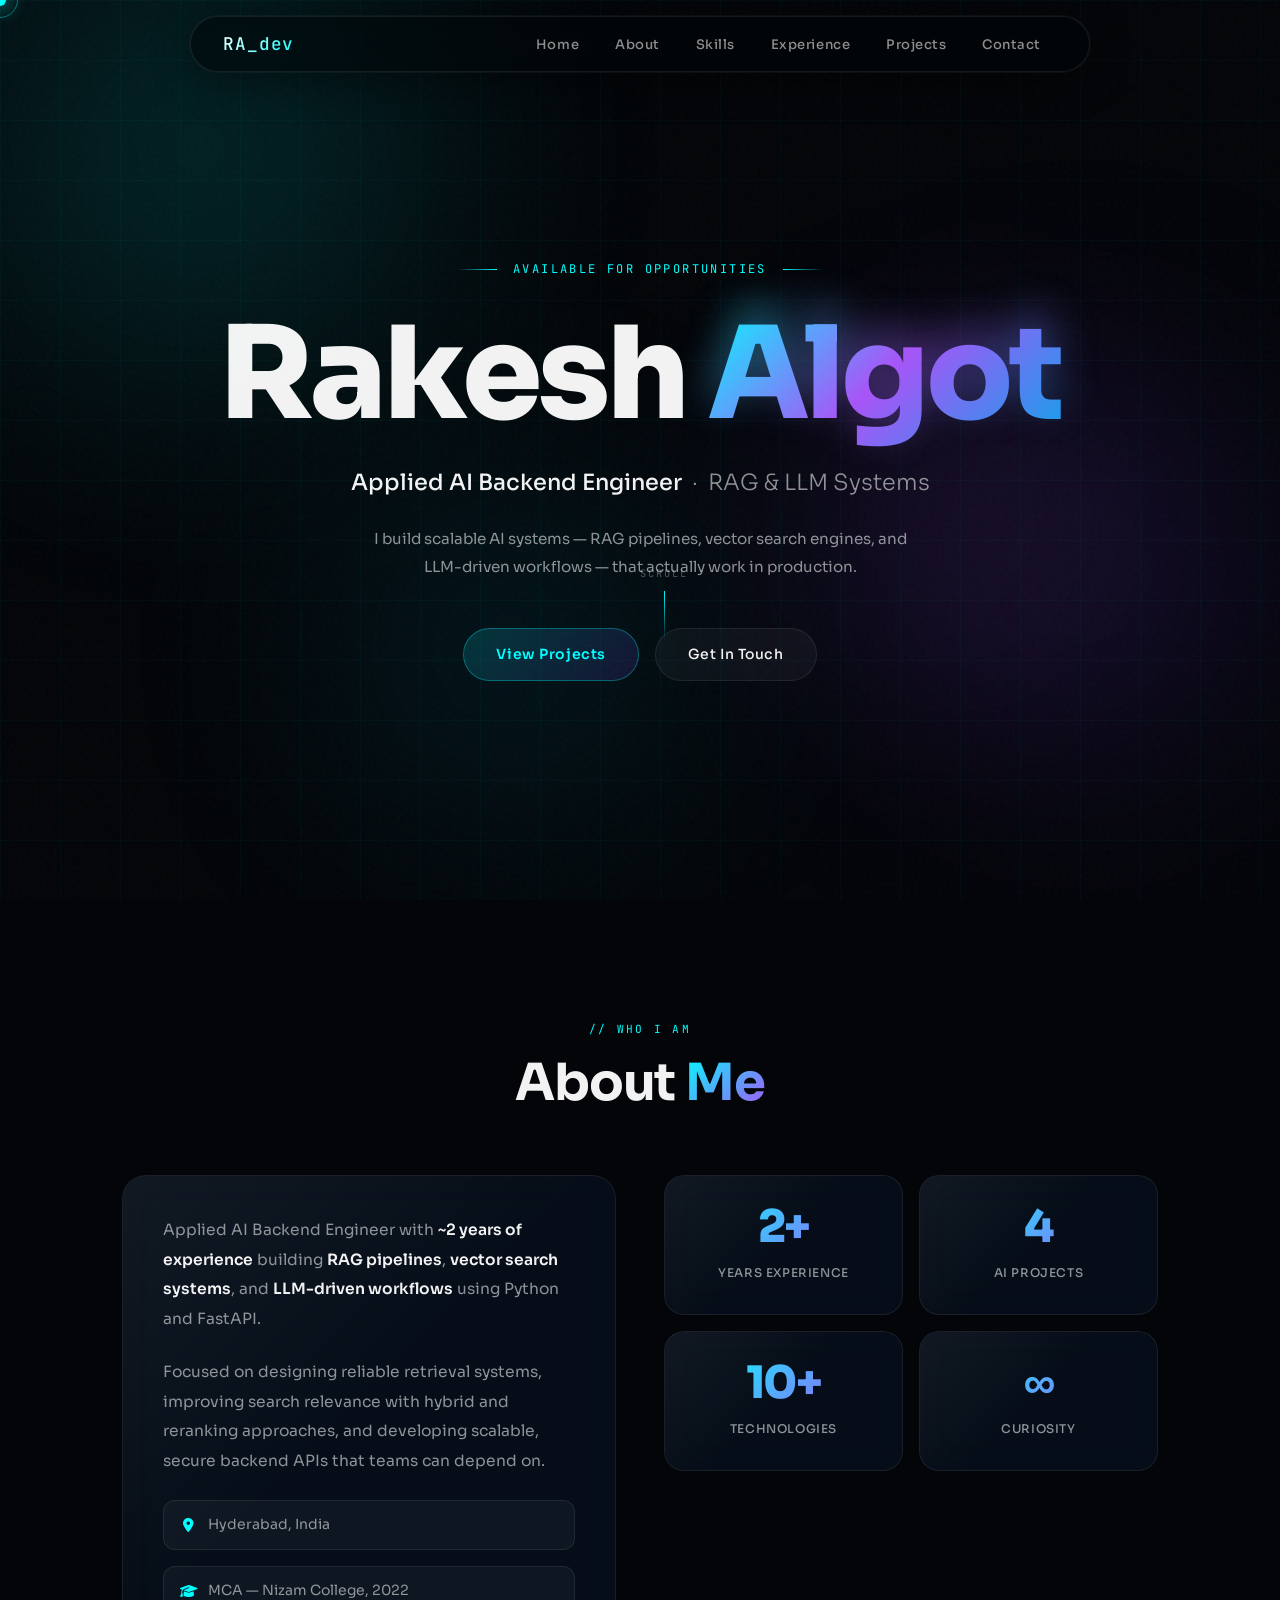
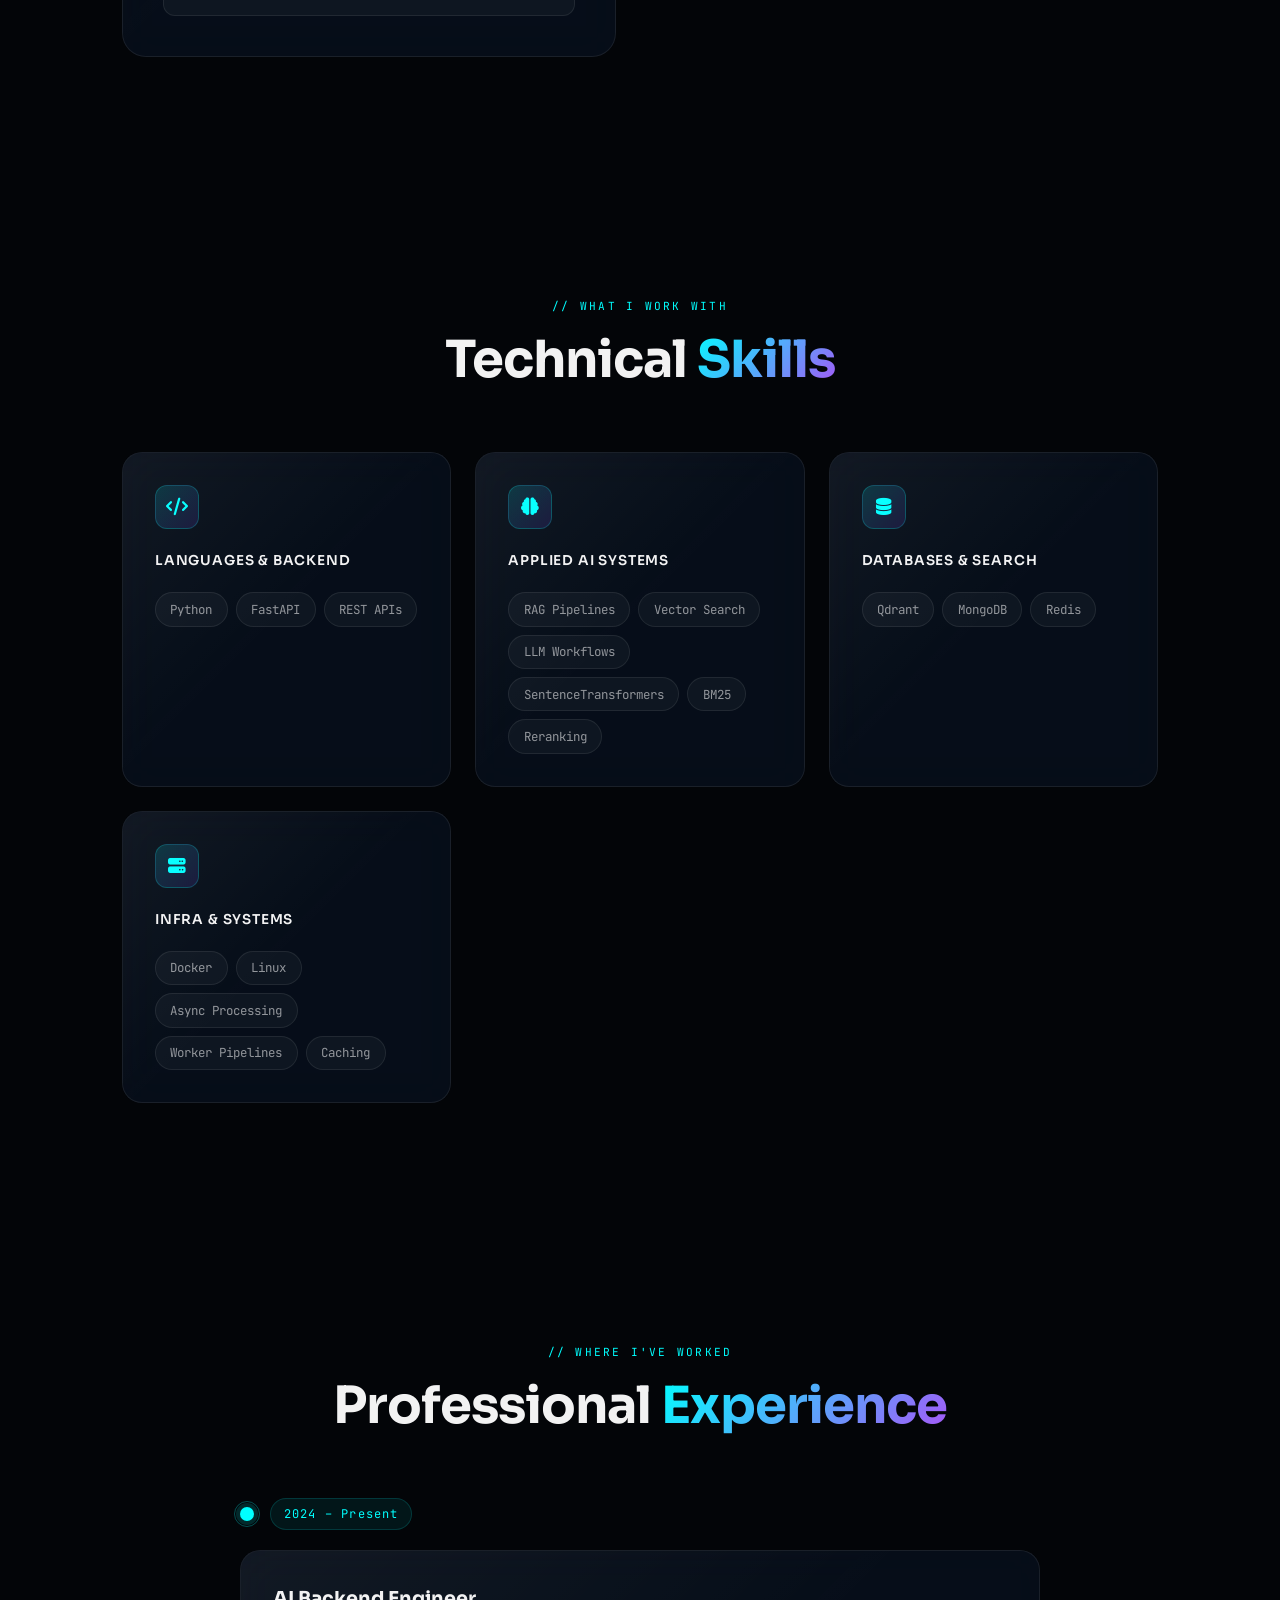
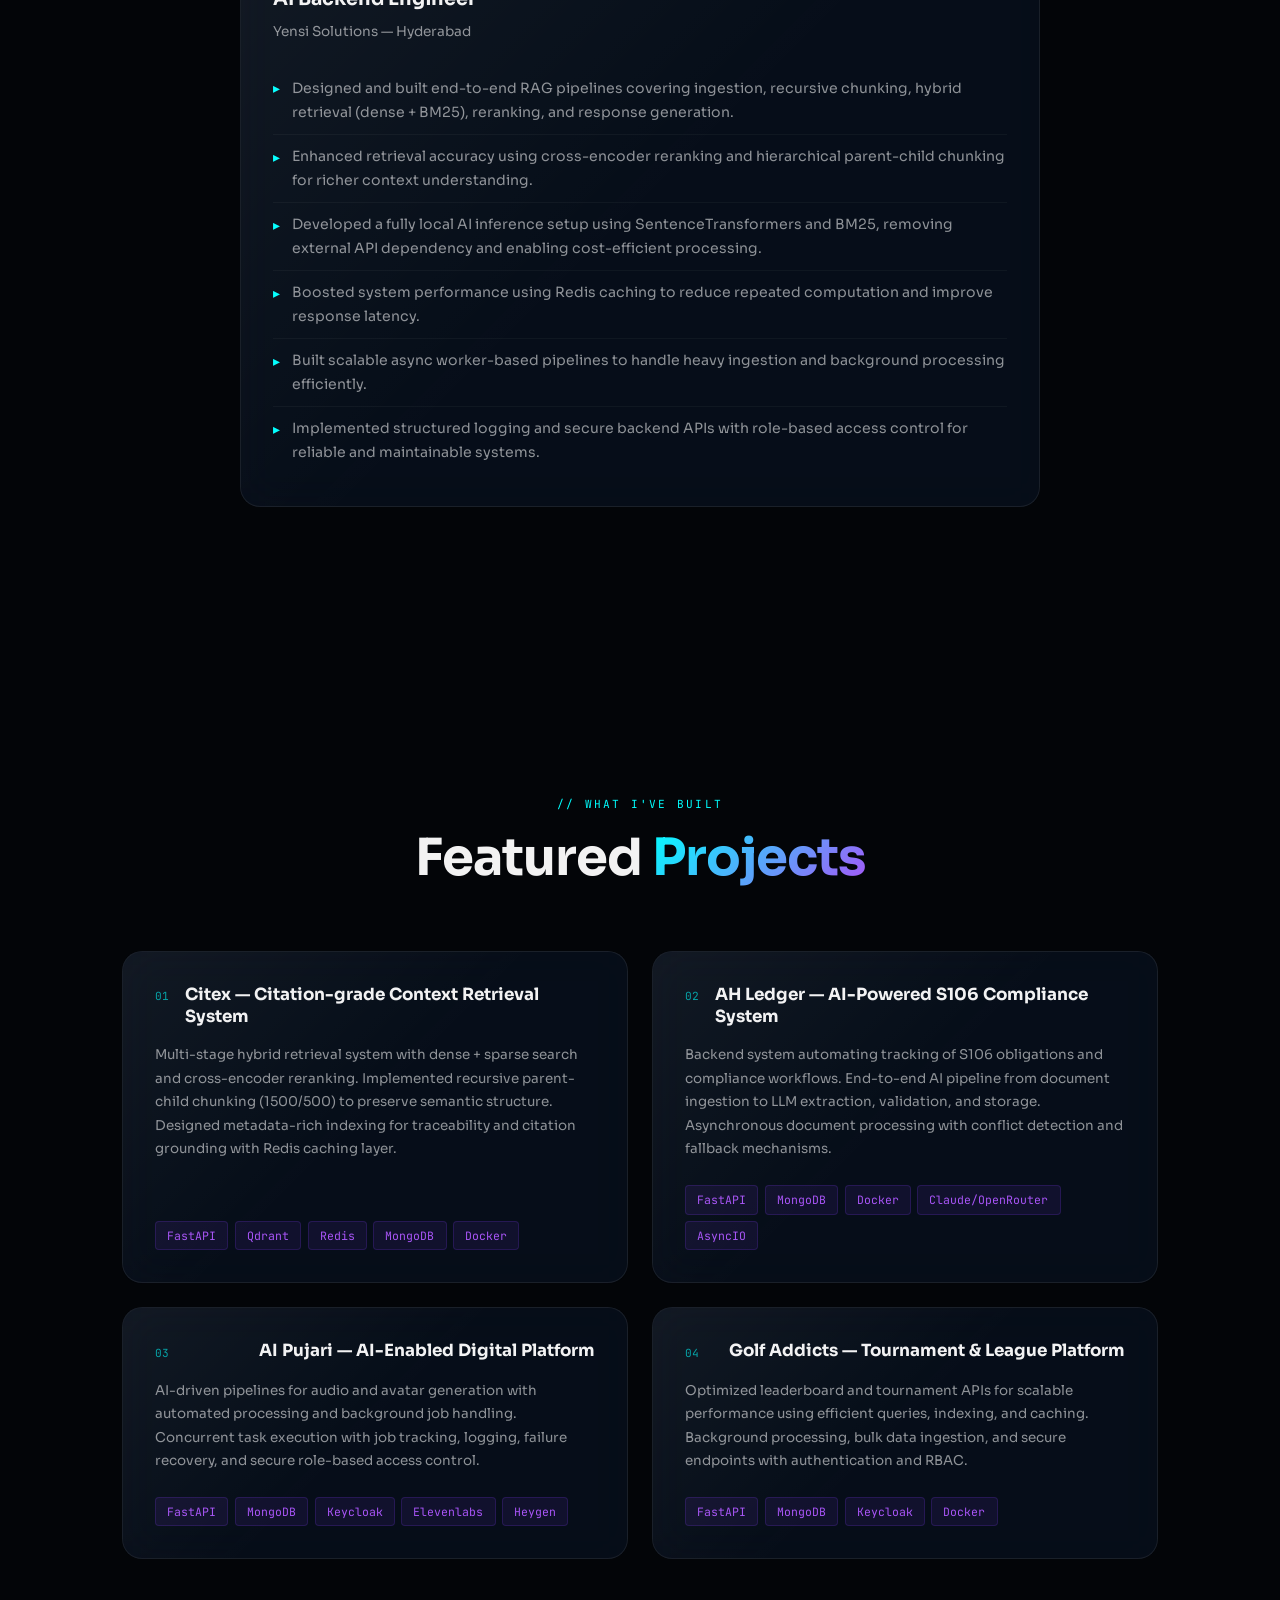
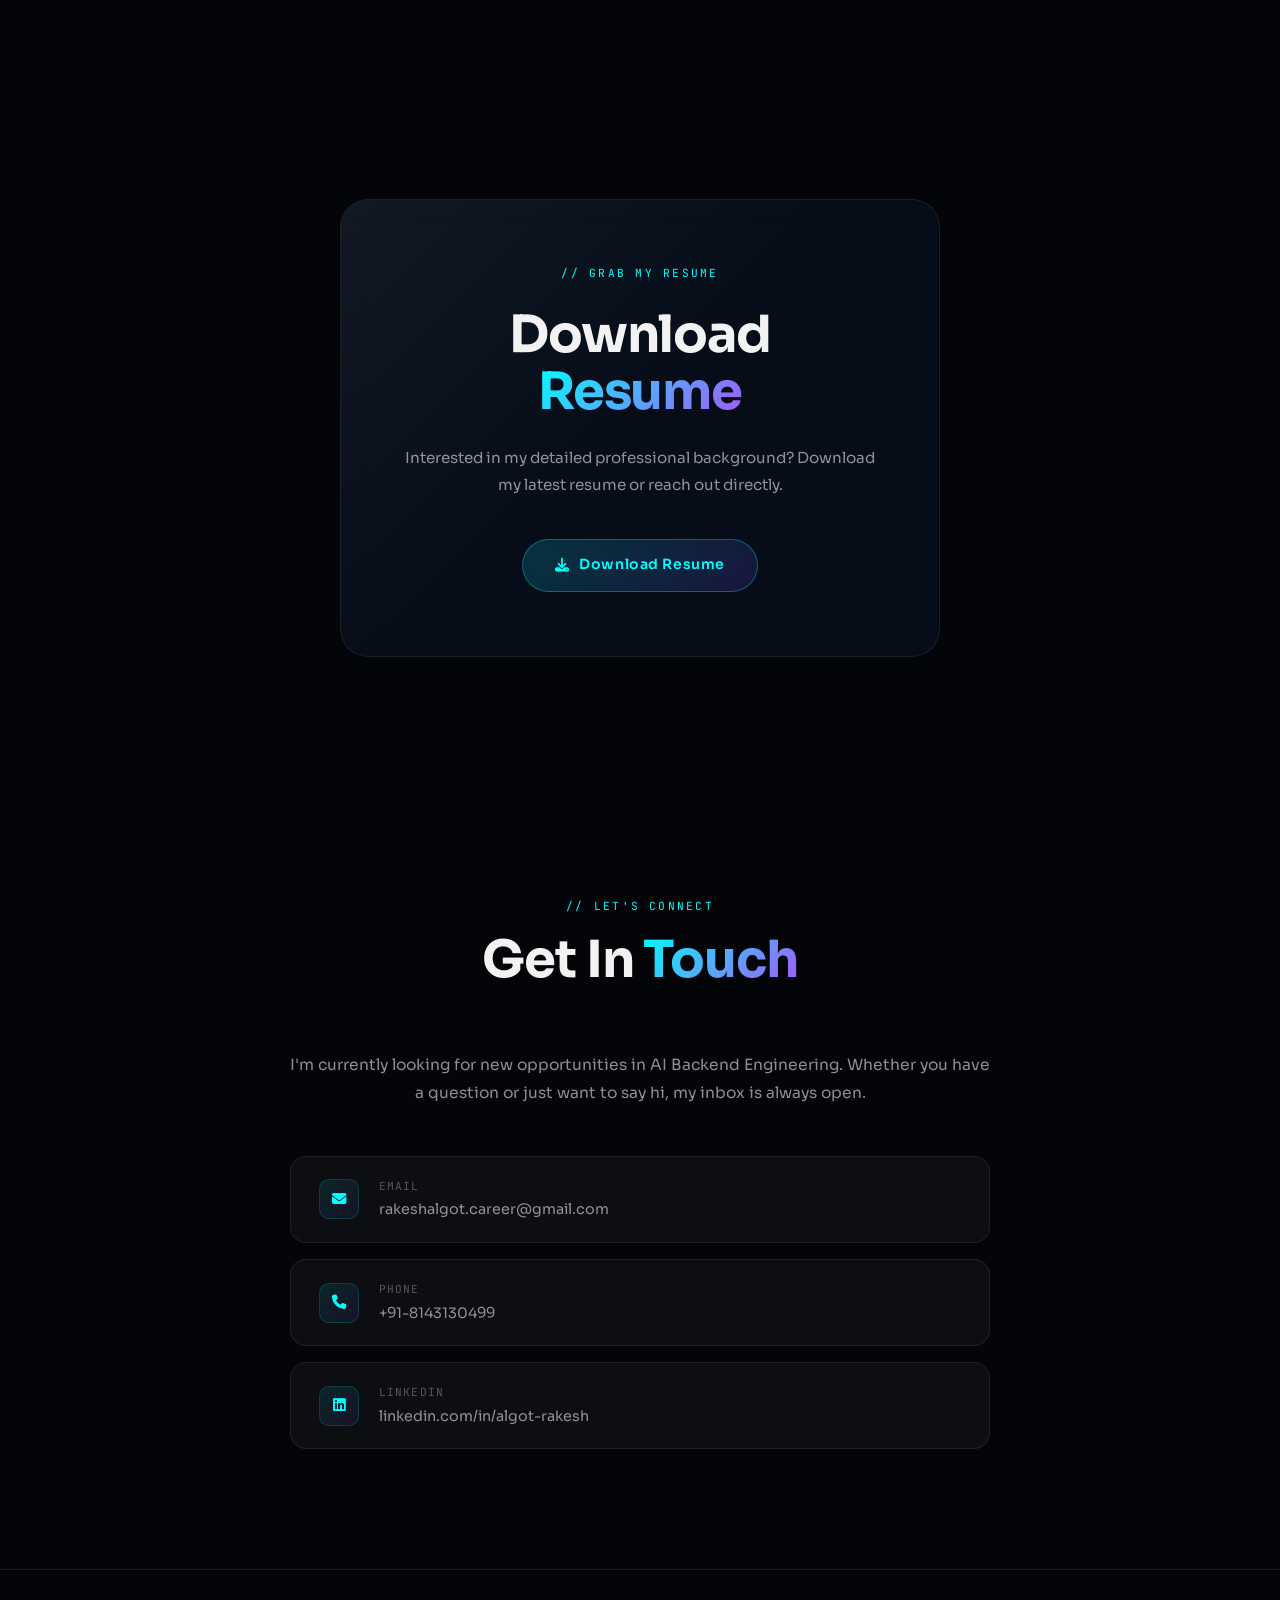
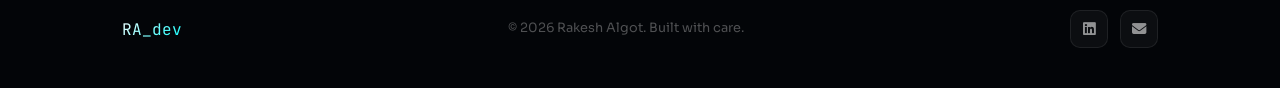
==== commit 0fdc28d2: "new index added" ====
--- a/index.html
+++ b/index.html
@@ -1,325 +1,1027 @@
-<!DOCTYPE html>
-<html lang="en">
-<head>
-    <meta charset="UTF-8">
-    <meta name="viewport" content="width=device-width, initial-scale=1.0">
-    <title>Rakesh Algot | Applied AI Backend Engineer | RAG & LLM Systems</title>
-    <meta name="description" content="Rakesh Algot - Applied AI Backend Engineer with ~2 years of experience in RAG pipelines, vector search systems, LLM workflows, FastAPI, Qdrant, MongoDB. Based in Hyderabad, India.">
-    <meta name="keywords" content="Rakesh Algot, AI Backend Engineer, RAG Systems, LLM, FastAPI, Vector Search, Qdrant, MongoDB, Python Developer, Applied AI, Hyderabad, Machine Learning, GenAI">
-    <meta name="author" content="Rakesh Algot">
-    <meta name="robots" content="index, follow">
-    <meta name="googlebot" content="index, follow">
-    <link rel="canonical" href="https://rakesh.shoverhub.com/">
-    
-    <!-- Open Graph / Facebook -->
-    <meta property="og:type" content="website">
-    <meta property="og:url" content="https://rakesh.shoverhub.com/">
-    <meta property="og:title" content="Rakesh Algot | Applied AI Backend Engineer">
-    <meta property="og:description" content="Portfolio of Rakesh Algot, an Applied AI Backend Engineer specializing in RAG systems, LLMs, and FastAPI.">
-    <meta property="og:image" content="https://rakesh.shoverhub.com/og-image.svg">
-    
-    <!-- Twitter -->
-    <meta property="twitter:card" content="summary_large_image">
-    <meta property="twitter:url" content="https://rakesh.shoverhub.com/">
-    <meta property="twitter:title" content="Rakesh Algot | Applied AI Backend Engineer">
-    <meta property="twitter:description" content="Portfolio of Rakesh Algot, an Applied AI Backend Engineer specializing in RAG systems, LLMs, and FastAPI.">
-    
-    <!-- JSON-LD Structured Data -->
-    <script type="application/ld+json">
-    {
-        "@context": "https://schema.org",
-        "@type": "Person",
-        "name": "Rakesh Algot",
-        "url": "https://rakesh.shoverhub.com/",
-        "jobTitle": "Applied AI Backend Engineer",
-        "description": "Applied AI Backend Engineer with ~2 years of experience building RAG pipelines, vector search systems, and LLM-driven workflows.",
-        "address": {
-            "@type": "PostalAddress",
-            "addressLocality": "Hyderabad",
-            "addressCountry": "IN"
-        },
-        "email": "rakeshalgot.career@gmail.com",
-        "telephone": "+918143130499",
-        "sameAs": [
-            "https://linkedin.com/in/algot-rakesh"
-        ],
-        "worksFor": {
-            "@type": "Organization",
-            "name": "Yensi Solutions"
-        },
-        "alumniOf": {
-            "@type": "EducationalInstitution",
-            "name": "Nizam College",
-            "degree": "Master of Computer Applications (MCA)",
-            "graduationYear": 2022
-        },
-        "knowsAbout": ["RAG Pipelines", "Vector Search", "LLM Systems", "FastAPI", "Qdrant", "MongoDB", "Python", "Docker", "Redis", "Keycloak"]
-    }
-    </script>
-    
-    <!-- Google Fonts: Inter & Poppins -->
-    <link rel="preconnect" href="https://fonts.googleapis.com">
-    <link rel="preconnect" href="https://fonts.gstatic.com" crossorigin>
-    <link href="https://fonts.googleapis.com/css2?family=Inter:wght@300;400;500;600;700&family=Poppins:wght@400;500;600;700&display=swap" rel="stylesheet">
-    
-    <!-- Font Awesome for Icons -->
-    <link rel="stylesheet" href="https://cdnjs.cloudflare.com/ajax/libs/font-awesome/6.4.0/css/all.min.css">
-    
-    <!-- Custom CSS -->
-    <link rel="stylesheet" href="style.css">
-</head>
-<body>
-
-    <!-- Header / Navbar -->
-    <header id="navbar">
-        <nav class="container">
-            <a href="#" class="logo">RA<span>A</span></a>
-            <ul class="nav-links">
-                <li><a href="#hero">Home</a></li>
-                <li><a href="#about">About</a></li>
-                <li><a href="#skills">Skills</a></li>
-                <li><a href="#experience">Experience</a></li>
-                <li><a href="#projects">Projects</a></li>
-                <li><a href="#contact">Contact</a></li>
-            </ul>
-            <div class="hamburger">
-                <span></span>
-                <span></span>
-                <span></span>
-            </div>
-        </nav>
-    </header>
-
-    <!-- Hero Section -->
-    <section id="hero" class="hero">
-        <div class="container hero-content reveal">
-            <h5>Hi, I'm</h5>
-            <h1>Rakesh <span>Algot</span></h1>
-            <h3>Applied AI Backend Engineer | RAG & LLM Systems</h3>
-            <p>I build scalable AI systems using RAG pipelines, vector search systems, and LLM-driven workflows.</p>
-            <div class="hero-btns">
-                <a href="#projects" class="btn btn-primary">View Projects</a>
-                <a href="#contact" class="btn btn-secondary">Get In Touch</a>
-            </div>
-        </div>
-        <div class="hero-scroll">
-            <a href="#about"><i class="fa-solid fa-chevron-down"></i></a>
-        </div>
-    </section>
-
-    <!-- About Section -->
-    <section id="about" class="about">
-        <div class="container">
-            <h2 class="section-title reveal">About Me</h2>
-            <div class="about-grid reveal">
-                <div class="about-text">
-                    <p>Applied AI Backend Engineer with ~2 years of experience building <strong>RAG pipelines</strong>, <strong>vector search systems</strong>, and <strong>LLM-driven workflows</strong> using Python and FastAPI. Focused on designing reliable retrieval systems, improving search relevance with hybrid and reranking approaches, and developing scalable, secure backend APIs.</p>
-                    <div class="about-details">
-                        <div class="detail-item">
-                            <i class="fa-solid fa-location-dot"></i>
-                            <span>Hyderabad, India</span>
-                        </div>
-                        <div class="detail-item">
-                            <i class="fa-solid fa-graduation-cap"></i>
-                            <span>Master of Computer Applications (MCA) – Nizam College (2022)</span>
-                        </div>
-                    </div>
-                </div>
-            </div>
-        </div>
-    </section>
-
-    <!-- Skills Section -->
-    <section id="skills" class="skills">
-        <div class="container">
-            <h2 class="section-title reveal">Technical Skills</h2>
-            <div class="skills-grid reveal">
-                <div class="skill-category">
-                    <h4>Languages & Backend</h4>
-                    <div class="skill-badges">
-                        <span>Python</span>
-                        <span>FastAPI</span>
-                        <span>REST APIs</span>
-                    </div>
-                </div>
-                <div class="skill-category">
-                    <h4>Applied AI Systems</h4>
-                    <div class="skill-badges">
-                        <span>RAG Pipelines</span>
-                        <span>Hybrid Retrieval (Dense + BM25)</span>
-                        <span>Cross-Encoder Reranking</span>
-                        <span>Hierarchical Chunking</span>
-                    </div>
-                </div>
-                <div class="skill-category">
-                    <h4>LLM Engineering</h4>
-                    <div class="skill-badges">
-                        <span>Structured Outputs</span>
-                        <span>Prompt Design</span>
-                        <span>Validation Pipelines</span>
-                        <span>Hallucination Handling</span>
-                    </div>
-                </div>
-                <div class="skill-category">
-                    <h4>Vector & Data</h4>
-                    <div class="skill-badges">
-                        <span>Qdrant</span>
-                        <span>FAISS</span>
-                        <span>MongoDB</span>
-                        <span>Redis</span>
-                    </div>
-                </div>
-                <div class="skill-category">
-                    <h4>Infra & Systems</h4>
-                    <div class="skill-badges">
-                        <span>Docker</span>
-                        <span>Linux</span>
-                        <span>Async Processing</span>
-                        <span>Worker Pipelines</span>
-                        <span>Caching Strategies</span>
-                    </div>
-                </div>
-            </div>
-        </div>
-    </section>
-
-    <!-- Experience Section -->
-    <section id="experience" class="experience">
-        <div class="container">
-            <h2 class="section-title reveal">Professional Experience</h2>
-            <div class="timeline reveal">
-                <div class="timeline-item">
-                    <div class="timeline-dot"></div>
-                    <div class="timeline-date">2024 – Present</div>
-                    <div class="timeline-content">
-                        <h3>AI Backend Engineer</h3>
-                        <h4>Yensi Solutions — Hyderabad</h4>
-                        <ul>
-                            <li>Designed and built end-to-end RAG pipelines covering ingestion, recursive chunking, hybrid retrieval (dense + BM25), reranking, and response generation.</li>
-                            <li>Enhanced retrieval accuracy using cross-encoder reranking and hierarchical parent-child chunking for richer context understanding.</li>
-                            <li>Developed a fully local AI inference setup using SentenceTransformers and BM25, removing external API dependency and enabling cost-efficient processing.</li>
-                            <li>Boosted system performance using Redis caching to reduce repeated computation and improve response latency.</li>
-                            <li>Built scalable async worker-based pipelines to handle heavy ingestion and background processing efficiently.</li>
-                            <li>Implemented structured logging and secure backend APIs with role-based access control for reliable and maintainable systems.</li>
-                        </ul>
-                    </div>
-                </div>
-            </div>
-        </div>
-    </section>
-
-    <!-- Projects Section -->
-    <section id="projects" class="projects">
-        <div class="container">
-            <h2 class="section-title reveal">Featured Projects</h2>
-            <div class="projects-grid reveal">
-                <div class="project-card">
-                    <div class="project-info">
-                        <h3>Citex — Citation-grade Context Retrieval System</h3>
-                        <p>Built a multi-stage hybrid retrieval system with dense + sparse search and cross-encoder reranking. Implemented recursive parent-child chunking (1500/500) to preserve semantic structure and improve retrieval quality. Designed metadata-rich indexing (parent_id, file_hash, source tracking) for traceability and citation grounding. Integrated caching layer using Redis to optimize repeated query performance. Developed ingestion pipeline with duplicate detection and consistency guarantees.</p>
-                        <div class="tech-stack">
-                            <span>FastAPI</span>
-                            <span>Qdrant</span>
-                            <span>Redis</span>
-                            <span>MongoDB</span>
-                            <span>Docker</span>
-                        </div>
-                    </div>
-                </div>
-                <div class="project-card">
-                    <div class="project-info">
-                        <h3>AH Ledger — AI-Powered S106 Compliance System</h3>
-                        <p>Built a backend system to automate tracking of S106 obligations, conditions, and compliance workflows. Designed an end-to-end AI pipeline (document ingestion → chunking → LLM extraction → validation → storage). Implemented validation and fallback mechanisms to handle unreliable AI outputs and ensure data quality. Built asynchronous document processing and implemented document comparison with conflict detection.</p>
-                        <div class="tech-stack">
-                            <span>FastAPI</span>
-                            <span>MongoDB</span>
-                            <span>Docker</span>
-                            <span>LLM APIs (Claude/OpenRouter)</span>
-                            <span>AsyncIO</span>
-                        </div>
-                    </div>
-                </div>
-                <div class="project-card">
-                    <div class="project-info">
-                        <h3>AI Pujari — AI-Enabled Digital Platform</h3>
-                        <p>Built AI-driven pipelines for audio and avatar generation with automated processing and background job handling. Designed concurrent task execution with job tracking, logging, failure recovery, and secure access control.</p>
-                        <div class="tech-stack">
-                            <span>FastAPI</span>
-                            <span>MongoDB</span>
-                            <span>Keycloak</span>
-                            <span>Docker</span>
-                            <span>Elevenlabs</span>
-                            <span>Heygen</span>
-                        </div>
-                    </div>
-                </div>
-                <div class="project-card">
-                    <div class="project-info">
-                        <h3>Golf Addicts — Tournament & League Platform</h3>
-                        <p>Optimized leaderboard and tournament APIs for scalable performance using efficient queries, indexing, and caching. Implemented background processing, bulk data ingestion, and secure endpoints with authentication and role-based access control.</p>
-                        <div class="tech-stack">
-                            <span>FastAPI</span>
-                            <span>MongoDB</span>
-                            <span>Keycloak</span>
-                            <span>Docker</span>
-                        </div>
-                    </div>
-                </div>
-            </div>
-        </div>
-    </section>
-
-    <!-- Resume Section -->
-    <section id="resume" class="resume">
-        <div class="container reveal">
-            <h2 class="section-title">Resume</h2>
-            <p>Interested in my detailed professional background? Download my latest resume here.</p>
-            <a href="Rakeshalgot_resume.pdf" class="btn btn-primary" download>
-                <i class="fa-solid fa-download"></i> Download Resume
-            </a>
-        </div>
-    </section>
-
-    <!-- Contact Section -->
-    <section id="contact" class="contact">
-        <div class="container">
-            <h2 class="section-title reveal">Get In Touch</h2>
-            <div class="contact-wrapper reveal">
-                <div class="contact-info">
-                    <p>I'm currently looking for new opportunities in AI Backend Engineering. Whether you have a question or just want to say hi, my inbox is always open!</p>
-                    <div class="contact-links">
-                        <a href="mailto:rakeshalgot.career@gmail.com" class="contact-item">
-                            <i class="fa-solid fa-envelope"></i>
-                            <span>rakeshalgot.career@gmail.com</span>
-                        </a>
-                        <a href="tel:+918143130499" class="contact-item">
-                            <i class="fa-solid fa-phone"></i>
-                            <span>+91-8143130499</span>
-                        </a>
-                        <a href="https://linkedin.com/in/algot-rakesh" target="_blank" class="contact-item">
-                            <i class="fa-brands fa-linkedin"></i>
-                            <span>linkedin.com/in/algot-rakesh</span>
-                        </a>
-                    </div>
-                </div>
-            </div>
-        </div>
-    </section>
-
-    <!-- Footer -->
-    <footer>
-        <div class="container">
-            <div class="footer-content">
-                <p>&copy; 2026 Rakesh Algot. All Rights Reserved.</p>
-                <div class="social-links">
-                    <a href="https://linkedin.com/in/algot-rakesh" target="_blank"><i class="fa-brands fa-linkedin"></i></a>
-                    <a href="mailto:rakeshalgot.career@gmail.com"><i class="fa-solid fa-envelope"></i></a>
-                </div>
-            </div>
-        </div>
-    </footer>
-
-    <!-- Custom Script -->
-    <script src="script.js"></script>
-</body>
-</html>
+<!DOCTYPE html>
+<html lang="en">
+<head>
+    <meta charset="UTF-8">
+    <meta name="viewport" content="width=device-width, initial-scale=1.0">
+    <title>Rakesh Algot | Applied AI Backend Engineer</title>
+    <meta name="description" content="Rakesh Algot - Applied AI Backend Engineer with ~2 years of experience in RAG pipelines, vector search systems, LLM workflows, FastAPI, Qdrant, MongoDB. Based in Hyderabad, India.">
+    <meta name="author" content="Rakesh Algot">
+    <link rel="canonical" href="https://rakesh.shoverhub.com/">
+    <meta property="og:type" content="website">
+    <meta property="og:url" content="https://rakesh.shoverhub.com/">
+    <meta property="og:title" content="Rakesh Algot | Applied AI Backend Engineer">
+
+    <script type="application/ld+json">
+    {
+        "@context": "https://schema.org",
+        "@type": "Person",
+        "name": "Rakesh Algot",
+        "url": "https://rakesh.shoverhub.com/",
+        "jobTitle": "Applied AI Backend Engineer",
+        "email": "rakeshalgot.career@gmail.com",
+        "telephone": "+918143130499",
+        "sameAs": ["https://linkedin.com/in/algot-rakesh"]
+    }
+    </script>
+
+    <link rel="preconnect" href="https://fonts.googleapis.com">
+    <link rel="preconnect" href="https://fonts.gstatic.com" crossorigin>
+    <link href="https://fonts.googleapis.com/css2?family=Sora:wght@200;300;400;500;600;700;800&family=JetBrains+Mono:wght@300;400;500&display=swap" rel="stylesheet">
+    <link rel="stylesheet" href="https://cdnjs.cloudflare.com/ajax/libs/font-awesome/6.4.0/css/all.min.css">
+
+    <style>
+        :root {
+            --void: #030508;
+            --deep: #060c14;
+            --surface: #0a1628;
+            --glass-border: rgba(255,255,255,0.08);
+            --glass-bg: rgba(255,255,255,0.04);
+            --glass-hover: rgba(255,255,255,0.08);
+            --aurora-1: #0ff;
+            --aurora-2: #7c3aed;
+            --aurora-3: #06b6d4;
+            --aurora-4: #a855f7;
+            --aurora-5: #0ea5e9;
+            --text-1: rgba(255,255,255,0.95);
+            --text-2: rgba(255,255,255,0.55);
+            --text-3: rgba(255,255,255,0.3);
+            --glow-cyan: rgba(0,255,255,0.15);
+            --glow-purple: rgba(124,58,237,0.15);
+        }
+        *, *::before, *::after { margin:0; padding:0; box-sizing:border-box; }
+        html { scroll-behavior: smooth; }
+        body {
+            font-family: 'Sora', sans-serif;
+            background: var(--void);
+            color: var(--text-1);
+            overflow-x: hidden;
+            line-height: 1.7;
+            cursor: none;
+        }
+        a { text-decoration: none; color: inherit; }
+        ul { list-style: none; }
+
+        /* ── CUSTOM CURSOR ── */
+        #cursor {
+            width: 12px; height: 12px;
+            background: var(--aurora-1);
+            border-radius: 50%;
+            position: fixed; pointer-events: none; z-index: 9999;
+            transform: translate(-50%,-50%);
+            transition: width .2s, height .2s, background .2s;
+            mix-blend-mode: screen;
+            box-shadow: 0 0 20px var(--aurora-1), 0 0 40px rgba(0,255,255,0.4);
+        }
+        #cursor-ring {
+            width: 36px; height: 36px;
+            border: 1px solid rgba(0,255,255,0.4);
+            border-radius: 50%;
+            position: fixed; pointer-events: none; z-index: 9998;
+            transform: translate(-50%,-50%);
+            transition: all .12s ease;
+        }
+        body:has(a:hover) #cursor, body:has(button:hover) #cursor { width:20px; height:20px; }
+
+        /* ── BACKGROUND AURORA ── */
+        .aurora-bg {
+            position: fixed; inset: 0; z-index: 0; pointer-events: none; overflow: hidden;
+        }
+        .aurora-orb {
+            position: absolute; border-radius: 50%; filter: blur(120px); opacity: 0.18;
+            animation: drift 20s ease-in-out infinite alternate;
+        }
+        .aurora-orb:nth-child(1) {
+            width: 700px; height: 700px;
+            background: radial-gradient(circle, #0ff 0%, transparent 70%);
+            top: -200px; left: -150px; animation-delay: 0s;
+        }
+        .aurora-orb:nth-child(2) {
+            width: 600px; height: 600px;
+            background: radial-gradient(circle, #7c3aed 0%, transparent 70%);
+            top: 30%; right: -100px; animation-delay: -7s;
+        }
+        .aurora-orb:nth-child(3) {
+            width: 500px; height: 500px;
+            background: radial-gradient(circle, #06b6d4 0%, transparent 70%);
+            bottom: 0; left: 20%; animation-delay: -14s;
+        }
+        .aurora-orb:nth-child(4) {
+            width: 400px; height: 400px;
+            background: radial-gradient(circle, #a855f7 0%, transparent 70%);
+            bottom: 20%; right: 10%; animation-delay: -4s;
+        }
+        @keyframes drift {
+            0%   { transform: translate(0,0) scale(1); }
+            33%  { transform: translate(60px,-40px) scale(1.1); }
+            66%  { transform: translate(-30px,50px) scale(0.95); }
+            100% { transform: translate(40px,20px) scale(1.05); }
+        }
+
+        /* ── GRID OVERLAY ── */
+        .grid-overlay {
+            position: fixed; inset: 0; z-index: 0; pointer-events: none;
+            background-image:
+                linear-gradient(rgba(0,255,255,0.03) 1px, transparent 1px),
+                linear-gradient(90deg, rgba(0,255,255,0.03) 1px, transparent 1px);
+            background-size: 60px 60px;
+        }
+
+        /* ── NOISE TEXTURE ── */
+        .noise {
+            position: fixed; inset: 0; z-index: 0; pointer-events: none; opacity: 0.025;
+            background-image: url("data:image/svg+xml,%3Csvg viewBox='0 0 256 256' xmlns='http://www.w3.org/2000/svg'%3E%3Cfilter id='n'%3E%3CfeTurbulence type='fractalNoise' baseFrequency='0.9' numOctaves='4' stitchTiles='stitch'/%3E%3C/filter%3E%3Crect width='100%25' height='100%25' filter='url(%23n)'/%3E%3C/svg%3E");
+        }
+
+        /* ── NAVBAR ── */
+        #navbar {
+            position: fixed; top: 0; left: 0; right: 0; z-index: 1000;
+            padding: 0;
+            transition: all .4s ease;
+        }
+        #navbar .nav-inner {
+            margin: 16px auto;
+            max-width: 900px;
+            display: flex; align-items: center; justify-content: space-between;
+            padding: 0 2rem;
+            background: rgba(3,5,8,0.6);
+            backdrop-filter: blur(24px) saturate(180%);
+            -webkit-backdrop-filter: blur(24px) saturate(180%);
+            border: 1px solid var(--glass-border);
+            border-radius: 100px;
+            height: 56px;
+            box-shadow: 0 0 0 1px rgba(255,255,255,0.04), 0 8px 40px rgba(0,0,0,0.4);
+            transition: all .4s ease;
+        }
+        #navbar.scrolled .nav-inner {
+            margin: 10px auto;
+            background: rgba(3,5,8,0.8);
+            box-shadow: 0 0 0 1px rgba(0,255,255,0.1), 0 8px 60px rgba(0,255,255,0.05), 0 20px 60px rgba(0,0,0,0.5);
+        }
+        .logo {
+            font-family: 'JetBrains Mono', monospace;
+            font-size: 1.1rem;
+            font-weight: 500;
+            letter-spacing: .05em;
+            background: linear-gradient(135deg, #fff 0%, var(--aurora-1) 100%);
+            -webkit-background-clip: text; -webkit-text-fill-color: transparent;
+            background-clip: text;
+        }
+        .nav-links { display: flex; gap: 0.25rem; }
+        .nav-links a {
+            padding: 0.45rem 1rem;
+            font-size: 0.82rem;
+            font-weight: 500;
+            color: var(--text-2);
+            border-radius: 50px;
+            letter-spacing: .04em;
+            transition: all .25s;
+        }
+        .nav-links a:hover {
+            color: var(--text-1);
+            background: var(--glass-bg);
+        }
+        .hamburger { display: none; background: none; border: none; cursor: none; }
+        .hamburger span {
+            display: block; width: 22px; height: 2px;
+            background: var(--text-2); border-radius: 2px;
+            margin: 5px 0; transition: all .3s;
+        }
+
+        /* ── SECTIONS ── */
+        section { position: relative; z-index: 1; }
+        .container { max-width: 1100px; margin: 0 auto; padding: 0 2rem; }
+
+        /* ── HERO ── */
+        #hero {
+            min-height: 100vh;
+            display: flex; align-items: center; justify-content: center;
+            text-align: center; padding: 120px 2rem 80px;
+        }
+        .hero-eyebrow {
+            font-family: 'JetBrains Mono', monospace;
+            font-size: 0.75rem;
+            font-weight: 400;
+            letter-spacing: .2em;
+            color: var(--aurora-1);
+            text-transform: uppercase;
+            margin-bottom: 2rem;
+            opacity: 0; animation: fadeUp .8s ease .3s forwards;
+            display: flex; align-items: center; justify-content: center; gap: 1rem;
+        }
+        .hero-eyebrow::before, .hero-eyebrow::after {
+            content: ''; width: 40px; height: 1px;
+            background: linear-gradient(90deg, transparent, var(--aurora-1));
+        }
+        .hero-eyebrow::after { background: linear-gradient(90deg, var(--aurora-1), transparent); }
+        .hero-name {
+            font-size: clamp(3.5rem, 10vw, 8rem);
+            font-weight: 800;
+            line-height: 1;
+            letter-spacing: -.03em;
+            margin-bottom: 1.5rem;
+            opacity: 0; animation: fadeUp .8s ease .5s forwards;
+        }
+        .hero-name .first { color: var(--text-1); }
+        .hero-name .last {
+            background: linear-gradient(135deg, var(--aurora-1) 0%, var(--aurora-4) 50%, var(--aurora-5) 100%);
+            -webkit-background-clip: text; -webkit-text-fill-color: transparent;
+            background-clip: text;
+            position: relative;
+        }
+        .hero-name .last::after {
+            content: attr(data-text);
+            position: absolute; inset: 0;
+            background: linear-gradient(135deg, var(--aurora-1) 0%, var(--aurora-4) 50%, var(--aurora-5) 100%);
+            -webkit-background-clip: text; -webkit-text-fill-color: transparent;
+            background-clip: text;
+            filter: blur(20px); opacity: 0.5;
+            z-index: -1;
+        }
+        .hero-role {
+            font-size: clamp(1rem, 2.5vw, 1.4rem);
+            font-weight: 300;
+            color: var(--text-2);
+            margin-bottom: 1.5rem;
+            opacity: 0; animation: fadeUp .8s ease .7s forwards;
+        }
+        .hero-role strong { color: var(--text-1); font-weight: 500; }
+        .hero-desc {
+            max-width: 560px; margin: 0 auto 3rem;
+            font-size: 0.95rem; color: var(--text-2);
+            opacity: 0; animation: fadeUp .8s ease .9s forwards;
+            line-height: 1.8;
+        }
+        .hero-btns {
+            display: flex; gap: 1rem; justify-content: center; flex-wrap: wrap;
+            opacity: 0; animation: fadeUp .8s ease 1.1s forwards;
+        }
+        .btn-glass {
+            padding: 0.85rem 2rem;
+            background: var(--glass-bg);
+            border: 1px solid var(--glass-border);
+            border-radius: 50px;
+            font-size: 0.875rem;
+            font-weight: 500;
+            font-family: 'Sora', sans-serif;
+            color: var(--text-1);
+            cursor: none;
+            letter-spacing: .04em;
+            transition: all .3s;
+            backdrop-filter: blur(10px);
+            position: relative; overflow: hidden;
+        }
+        .btn-glass::before {
+            content: ''; position: absolute; inset: 0;
+            background: linear-gradient(135deg, rgba(255,255,255,0.08) 0%, transparent 60%);
+            opacity: 0; transition: opacity .3s;
+        }
+        .btn-glass:hover::before { opacity: 1; }
+        .btn-glass:hover {
+            border-color: rgba(0,255,255,0.3);
+            transform: translateY(-2px);
+            box-shadow: 0 8px 30px rgba(0,255,255,0.1), 0 0 0 1px rgba(0,255,255,0.15);
+        }
+        .btn-glow {
+            padding: 0.85rem 2rem;
+            background: linear-gradient(135deg, rgba(0,255,255,0.15) 0%, rgba(124,58,237,0.15) 100%);
+            border: 1px solid rgba(0,255,255,0.3);
+            border-radius: 50px;
+            font-size: 0.875rem;
+            font-weight: 600;
+            font-family: 'Sora', sans-serif;
+            color: var(--aurora-1);
+            cursor: none;
+            letter-spacing: .04em;
+            transition: all .3s;
+            backdrop-filter: blur(10px);
+            position: relative; overflow: hidden;
+        }
+        .btn-glow:hover {
+            background: linear-gradient(135deg, rgba(0,255,255,0.25) 0%, rgba(124,58,237,0.25) 100%);
+            box-shadow: 0 0 30px rgba(0,255,255,0.2), 0 8px 30px rgba(0,0,0,0.3);
+            transform: translateY(-2px);
+        }
+        .hero-scroll {
+            position: absolute; bottom: 2.5rem; left: 50%; transform: translateX(-50%);
+            opacity: 0; animation: fadeUp .8s ease 1.5s forwards;
+            display: flex; flex-direction: column; align-items: center; gap: .5rem;
+        }
+        .scroll-label {
+            font-family: 'JetBrains Mono', monospace;
+            font-size: 0.65rem; letter-spacing: .2em;
+            color: var(--text-3); text-transform: uppercase;
+        }
+        .scroll-line {
+            width: 1px; height: 50px;
+            background: linear-gradient(to bottom, var(--aurora-1), transparent);
+            animation: scrollLine 2s ease-in-out infinite;
+        }
+        @keyframes scrollLine {
+            0%,100% { opacity: 0.2; transform: scaleY(1); }
+            50% { opacity: 1; transform: scaleY(0.6); }
+        }
+
+        /* ── GLASS CARD ── */
+        .glass-card {
+            background: rgba(10,22,40,0.5);
+            border: 1px solid var(--glass-border);
+            border-radius: 24px;
+            backdrop-filter: blur(20px) saturate(150%);
+            -webkit-backdrop-filter: blur(20px) saturate(150%);
+            position: relative; overflow: hidden;
+            transition: all .4s ease;
+        }
+        .glass-card::before {
+            content: '';
+            position: absolute; inset: 0;
+            background: linear-gradient(135deg, rgba(255,255,255,0.05) 0%, transparent 50%);
+            pointer-events: none;
+        }
+        .glass-card:hover {
+            border-color: rgba(0,255,255,0.2);
+            box-shadow: 0 0 0 1px rgba(0,255,255,0.05), 0 30px 80px rgba(0,0,0,0.4), 0 0 60px rgba(0,255,255,0.04);
+            transform: translateY(-4px);
+        }
+
+        /* ── SECTION TITLES ── */
+        .section-tag {
+            font-family: 'JetBrains Mono', monospace;
+            font-size: 0.7rem; letter-spacing: .2em;
+            color: var(--aurora-1); text-transform: uppercase;
+            display: block; text-align: center;
+            margin-bottom: 1rem;
+        }
+        .section-title {
+            font-size: clamp(2rem, 5vw, 3.2rem);
+            font-weight: 700;
+            text-align: center;
+            margin-bottom: 4rem;
+            letter-spacing: -.02em;
+            line-height: 1.1;
+        }
+        .section-title .highlight {
+            background: linear-gradient(135deg, var(--aurora-1) 0%, var(--aurora-4) 100%);
+            -webkit-background-clip: text; -webkit-text-fill-color: transparent;
+            background-clip: text;
+        }
+
+        /* ── ABOUT ── */
+        #about { padding: 120px 0; }
+        .about-grid {
+            display: grid;
+            grid-template-columns: 1fr 1fr;
+            gap: 3rem; align-items: start;
+        }
+        .about-text-card { padding: 2.5rem; }
+        .about-text-card p {
+            color: var(--text-2); line-height: 1.9;
+            font-size: 0.97rem; margin-bottom: 1.5rem;
+        }
+        .about-text-card p:last-child { margin-bottom: 0; }
+        .about-text-card strong { color: var(--text-1); font-weight: 600; }
+        .about-stats {
+            display: grid; grid-template-columns: 1fr 1fr; gap: 1rem;
+        }
+        .stat-card {
+            padding: 1.8rem;
+            text-align: center;
+            border-radius: 20px;
+        }
+        .stat-num {
+            font-size: 2.8rem; font-weight: 800;
+            letter-spacing: -.04em;
+            background: linear-gradient(135deg, var(--aurora-1) 0%, var(--aurora-4) 100%);
+            -webkit-background-clip: text; -webkit-text-fill-color: transparent;
+            background-clip: text;
+            display: block; line-height: 1;
+            margin-bottom: .5rem;
+        }
+        .stat-label {
+            font-size: 0.75rem; color: var(--text-2);
+            letter-spacing: .05em; text-transform: uppercase;
+            font-weight: 500;
+        }
+        .about-detail-row {
+            display: flex; align-items: center; gap: .75rem;
+            padding: .75rem 1rem;
+            border-radius: 12px;
+            background: var(--glass-bg);
+            border: 1px solid var(--glass-border);
+            margin-top: 1rem;
+            font-size: 0.875rem; color: var(--text-2);
+        }
+        .about-detail-row i { color: var(--aurora-1); width: 16px; text-align: center; }
+
+        /* ── SKILLS ── */
+        #skills { padding: 120px 0; }
+        .skills-grid {
+            display: grid;
+            grid-template-columns: repeat(auto-fit, minmax(260px, 1fr));
+            gap: 1.5rem;
+        }
+        .skill-card { padding: 2rem; border-radius: 20px; }
+        .skill-icon {
+            width: 44px; height: 44px;
+            border-radius: 12px;
+            background: linear-gradient(135deg, rgba(0,255,255,0.15), rgba(124,58,237,0.15));
+            border: 1px solid rgba(0,255,255,0.2);
+            display: flex; align-items: center; justify-content: center;
+            font-size: 1.1rem; color: var(--aurora-1);
+            margin-bottom: 1.25rem;
+        }
+        .skill-card h4 {
+            font-size: 0.85rem; font-weight: 600;
+            color: var(--text-1);
+            letter-spacing: .06em; text-transform: uppercase;
+            margin-bottom: 1.25rem;
+        }
+        .badges { display: flex; flex-wrap: wrap; gap: .5rem; }
+        .badge {
+            padding: .35rem .9rem;
+            background: rgba(255,255,255,0.04);
+            border: 1px solid rgba(255,255,255,0.08);
+            border-radius: 50px;
+            font-size: 0.78rem;
+            color: var(--text-2);
+            font-family: 'JetBrains Mono', monospace;
+            transition: all .2s;
+        }
+        .badge:hover {
+            background: rgba(0,255,255,0.08);
+            border-color: rgba(0,255,255,0.25);
+            color: var(--aurora-1);
+        }
+
+        /* ── EXPERIENCE ── */
+        #experience { padding: 120px 0; }
+        .timeline { max-width: 800px; margin: 0 auto; }
+        .timeline-item { position: relative; margin-bottom: 3rem; }
+        .timeline-header {
+            display: flex; align-items: center; gap: 1rem;
+            margin-bottom: 1.25rem;
+        }
+        .timeline-dot-wrap {
+            position: relative; flex-shrink: 0;
+        }
+        .timeline-pulse {
+            width: 14px; height: 14px;
+            background: var(--aurora-1);
+            border-radius: 50%;
+            box-shadow: 0 0 0 4px rgba(0,255,255,0.15);
+            position: relative; z-index: 1;
+        }
+        .timeline-pulse::after {
+            content: '';
+            position: absolute; inset: -6px;
+            border-radius: 50%;
+            border: 1px solid rgba(0,255,255,0.3);
+            animation: pulseRing 2s ease-in-out infinite;
+        }
+        @keyframes pulseRing {
+            0%,100% { opacity: 0.6; transform: scale(1); }
+            50% { opacity: 0; transform: scale(1.8); }
+        }
+        .timeline-date {
+            font-family: 'JetBrains Mono', monospace;
+            font-size: 0.75rem;
+            color: var(--aurora-1);
+            letter-spacing: .1em;
+            background: rgba(0,255,255,0.07);
+            border: 1px solid rgba(0,255,255,0.15);
+            padding: .3rem .8rem;
+            border-radius: 50px;
+        }
+        .timeline-card { padding: 2rem; border-radius: 20px; }
+        .timeline-card h3 {
+            font-size: 1.2rem; font-weight: 700;
+            margin-bottom: .25rem;
+        }
+        .timeline-card h4 {
+            font-size: 0.85rem; color: var(--text-2);
+            font-weight: 400; margin-bottom: 1.5rem;
+        }
+        .timeline-card ul { padding: 0; }
+        .timeline-card li {
+            color: var(--text-2);
+            font-size: 0.88rem;
+            padding: .6rem 0;
+            border-bottom: 1px solid rgba(255,255,255,0.04);
+            display: flex; gap: .75rem; align-items: flex-start;
+            line-height: 1.7;
+        }
+        .timeline-card li:last-child { border-bottom: none; }
+        .timeline-card li::before {
+            content: '▸';
+            color: var(--aurora-1);
+            flex-shrink: 0; margin-top: .05em;
+        }
+
+        /* ── PROJECTS ── */
+        #projects { padding: 120px 0; }
+        .projects-grid {
+            display: grid;
+            grid-template-columns: repeat(2, 1fr);
+            gap: 1.5rem;
+        }
+        .project-card { padding: 2rem; border-radius: 20px; display: flex; flex-direction: column; }
+        .project-card-header {
+            display: flex; align-items: flex-start;
+            justify-content: space-between; gap: 1rem;
+            margin-bottom: 1rem;
+        }
+        .project-index {
+            font-family: 'JetBrains Mono', monospace;
+            font-size: 0.7rem;
+            color: var(--aurora-1); opacity: .6;
+            flex-shrink: 0; margin-top: .2rem;
+        }
+        .project-card h3 {
+            font-size: 1.05rem; font-weight: 700;
+            line-height: 1.3; margin-bottom: 0;
+        }
+        .project-card p {
+            font-size: 0.84rem; color: var(--text-2);
+            line-height: 1.75; margin-bottom: 1.5rem; flex-grow: 1;
+        }
+        .tech-row { display: flex; flex-wrap: wrap; gap: .4rem; }
+        .tech-tag {
+            font-family: 'JetBrains Mono', monospace;
+            font-size: 0.72rem;
+            padding: .25rem .7rem;
+            background: rgba(124,58,237,0.1);
+            border: 1px solid rgba(124,58,237,0.2);
+            border-radius: 4px;
+            color: var(--aurora-4);
+        }
+
+        /* ── RESUME ── */
+        #resume {
+            padding: 120px 0;
+        }
+        .resume-inner {
+            max-width: 600px; margin: 0 auto;
+            text-align: center; padding: 4rem;
+            border-radius: 28px;
+        }
+        .resume-inner .section-tag { margin-bottom: 1.5rem; }
+        .resume-inner p {
+            color: var(--text-2); font-size: 0.95rem;
+            margin-bottom: 2.5rem; line-height: 1.8;
+        }
+
+        /* ── CONTACT ── */
+        #contact { padding: 120px 0; }
+        .contact-inner { max-width: 700px; margin: 0 auto; }
+        .contact-lead {
+            text-align: center; color: var(--text-2);
+            font-size: 0.97rem; margin-bottom: 3rem;
+            line-height: 1.8;
+        }
+        .contact-cards { display: flex; flex-direction: column; gap: 1rem; }
+        .contact-link {
+            display: flex; align-items: center; gap: 1.25rem;
+            padding: 1.25rem 1.75rem;
+            border-radius: 16px;
+            font-size: 0.9rem;
+            color: var(--text-2);
+            transition: all .3s;
+            border: 1px solid var(--glass-border);
+            background: var(--glass-bg);
+        }
+        .contact-link:hover {
+            border-color: rgba(0,255,255,0.25);
+            color: var(--text-1);
+            background: rgba(0,255,255,0.04);
+            transform: translateX(6px);
+        }
+        .contact-icon {
+            width: 40px; height: 40px;
+            border-radius: 10px;
+            background: linear-gradient(135deg, rgba(0,255,255,0.1), rgba(124,58,237,0.1));
+            border: 1px solid rgba(0,255,255,0.15);
+            display: flex; align-items: center; justify-content: center;
+            color: var(--aurora-1); flex-shrink: 0;
+        }
+        .contact-link-label {
+            font-family: 'JetBrains Mono', monospace;
+            font-size: 0.7rem; color: var(--text-3);
+            text-transform: uppercase; letter-spacing: .1em;
+            display: block; margin-bottom: .1rem;
+        }
+
+        /* ── FOOTER ── */
+        footer {
+            position: relative; z-index: 1;
+            border-top: 1px solid var(--glass-border);
+            padding: 2.5rem 0;
+        }
+        .footer-inner {
+            display: flex; align-items: center;
+            justify-content: space-between; flex-wrap: wrap; gap: 1.5rem;
+        }
+        .footer-logo {
+            font-family: 'JetBrains Mono', monospace;
+            font-size: 1rem;
+            background: linear-gradient(135deg, #fff, var(--aurora-1));
+            -webkit-background-clip: text; -webkit-text-fill-color: transparent;
+            background-clip: text;
+        }
+        .footer-copy { font-size: 0.8rem; color: var(--text-3); }
+        .social-row { display: flex; gap: .75rem; }
+        .social-btn {
+            width: 38px; height: 38px;
+            border-radius: 10px;
+            background: var(--glass-bg);
+            border: 1px solid var(--glass-border);
+            display: flex; align-items: center; justify-content: center;
+            color: var(--text-2); font-size: .9rem;
+            transition: all .25s;
+        }
+        .social-btn:hover {
+            border-color: rgba(0,255,255,0.3);
+            color: var(--aurora-1);
+            background: rgba(0,255,255,0.06);
+        }
+
+        /* ── REVEAL ANIM ── */
+        .reveal {
+            opacity: 0; transform: translateY(24px);
+            transition: opacity .7s ease, transform .7s ease;
+        }
+        .reveal.active { opacity: 1; transform: translateY(0); }
+
+        @keyframes fadeUp {
+            from { opacity: 0; transform: translateY(20px); }
+            to   { opacity: 1; transform: translateY(0); }
+        }
+
+        /* ── MOBILE ── */
+        @media (max-width: 768px) {
+            #navbar .nav-inner { margin: 10px 1rem; padding: 0 1.25rem; }
+            .nav-links { display: none; position: fixed; inset: 0; background: rgba(3,5,8,.95); backdrop-filter: blur(24px); flex-direction: column; align-items: center; justify-content: center; gap: 2rem; }
+            .nav-links.open { display: flex; }
+            .nav-links a { font-size: 1.2rem; }
+            .hamburger { display: flex; flex-direction: column; gap: 4px; z-index: 2000; }
+            .about-grid { grid-template-columns: 1fr; }
+            .about-stats { grid-template-columns: 1fr 1fr; }
+            .projects-grid { grid-template-columns: 1fr; }
+            #hero { padding: 100px 1.5rem 80px; }
+            .resume-inner { padding: 2.5rem 1.5rem; }
+            body { cursor: auto; }
+            #cursor, #cursor-ring { display: none; }
+        }
+        @media (max-width: 480px) {
+            .about-stats { grid-template-columns: 1fr 1fr; }
+            .skills-grid { grid-template-columns: 1fr; }
+            .btn-glass, .btn-glow { padding: .75rem 1.5rem; }
+        }
+    </style>
+</head>
+<body>
+
+<!-- Custom Cursor -->
+<div id="cursor"></div>
+<div id="cursor-ring"></div>
+
+<!-- Aurora Background -->
+<div class="aurora-bg">
+    <div class="aurora-orb"></div>
+    <div class="aurora-orb"></div>
+    <div class="aurora-orb"></div>
+    <div class="aurora-orb"></div>
+</div>
+<div class="grid-overlay"></div>
+<div class="noise"></div>
+
+<!-- Navbar -->
+<header id="navbar">
+    <div class="nav-inner">
+        <a href="#" class="logo">RA_dev</a>
+        <ul class="nav-links" id="navLinks">
+            <li><a href="#hero">Home</a></li>
+            <li><a href="#about">About</a></li>
+            <li><a href="#skills">Skills</a></li>
+            <li><a href="#experience">Experience</a></li>
+            <li><a href="#projects">Projects</a></li>
+            <li><a href="#contact">Contact</a></li>
+        </ul>
+        <button class="hamburger" id="hamburger" aria-label="Menu">
+            <span></span><span></span><span></span>
+        </button>
+    </div>
+</header>
+
+<!-- Hero -->
+<section id="hero">
+    <div class="container" style="position:relative;">
+        <div class="hero-eyebrow">Available for opportunities</div>
+        <h1 class="hero-name">
+            <span class="first">Rakesh </span><span class="last" data-text="Algot">Algot</span>
+        </h1>
+        <p class="hero-role">
+            <strong>Applied AI Backend Engineer</strong> &nbsp;·&nbsp; RAG & LLM Systems
+        </p>
+        <p class="hero-desc">
+            I build scalable AI systems — RAG pipelines, vector search engines, and LLM-driven workflows — that actually work in production.
+        </p>
+        <div class="hero-btns">
+            <a href="#projects" class="btn-glow">View Projects</a>
+            <a href="#contact" class="btn-glass">Get In Touch</a>
+        </div>
+        <div class="hero-scroll">
+            <span class="scroll-label">scroll</span>
+            <div class="scroll-line"></div>
+        </div>
+    </div>
+</section>
+
+<!-- About -->
+<section id="about">
+    <div class="container">
+        <span class="section-tag reveal">// who I am</span>
+        <h2 class="section-title reveal">About <span class="highlight">Me</span></h2>
+        <div class="about-grid">
+            <div class="glass-card about-text-card reveal">
+                <p>Applied AI Backend Engineer with <strong>~2 years of experience</strong> building <strong>RAG pipelines</strong>, <strong>vector search systems</strong>, and <strong>LLM-driven workflows</strong> using Python and FastAPI.</p>
+                <p>Focused on designing reliable retrieval systems, improving search relevance with hybrid and reranking approaches, and developing scalable, secure backend APIs that teams can depend on.</p>
+                <div class="about-detail-row">
+                    <i class="fa-solid fa-location-dot"></i>
+                    <span>Hyderabad, India</span>
+                </div>
+                <div class="about-detail-row">
+                    <i class="fa-solid fa-graduation-cap"></i>
+                    <span>MCA — Nizam College, 2022</span>
+                </div>
+            </div>
+            <div class="about-stats reveal">
+                <div class="glass-card stat-card">
+                    <span class="stat-num">2+</span>
+                    <span class="stat-label">Years Experience</span>
+                </div>
+                <div class="glass-card stat-card">
+                    <span class="stat-num">4</span>
+                    <span class="stat-label">AI Projects</span>
+                </div>
+                <div class="glass-card stat-card">
+                    <span class="stat-num">10+</span>
+                    <span class="stat-label">Technologies</span>
+                </div>
+                <div class="glass-card stat-card">
+                    <span class="stat-num">∞</span>
+                    <span class="stat-label">Curiosity</span>
+                </div>
+            </div>
+        </div>
+    </div>
+</section>
+
+<!-- Skills -->
+<section id="skills">
+    <div class="container">
+        <span class="section-tag reveal">// what I work with</span>
+        <h2 class="section-title reveal">Technical <span class="highlight">Skills</span></h2>
+        <div class="skills-grid">
+            <div class="glass-card skill-card reveal">
+                <div class="skill-icon"><i class="fa-solid fa-code"></i></div>
+                <h4>Languages & Backend</h4>
+                <div class="badges">
+                    <span class="badge">Python</span>
+                    <span class="badge">FastAPI</span>
+                    <span class="badge">REST APIs</span>
+                </div>
+            </div>
+            <div class="glass-card skill-card reveal">
+                <div class="skill-icon"><i class="fa-solid fa-brain"></i></div>
+                <h4>Applied AI Systems</h4>
+                <div class="badges">
+                    <span class="badge">RAG Pipelines</span>
+                    <span class="badge">Vector Search</span>
+                    <span class="badge">LLM Workflows</span>
+                    <span class="badge">SentenceTransformers</span>
+                    <span class="badge">BM25</span>
+                    <span class="badge">Reranking</span>
+                </div>
+            </div>
+            <div class="glass-card skill-card reveal">
+                <div class="skill-icon"><i class="fa-solid fa-database"></i></div>
+                <h4>Databases & Search</h4>
+                <div class="badges">
+                    <span class="badge">Qdrant</span>
+                    <span class="badge">MongoDB</span>
+                    <span class="badge">Redis</span>
+                </div>
+            </div>
+            <div class="glass-card skill-card reveal">
+                <div class="skill-icon"><i class="fa-solid fa-server"></i></div>
+                <h4>Infra & Systems</h4>
+                <div class="badges">
+                    <span class="badge">Docker</span>
+                    <span class="badge">Linux</span>
+                    <span class="badge">Async Processing</span>
+                    <span class="badge">Worker Pipelines</span>
+                    <span class="badge">Caching</span>
+                </div>
+            </div>
+        </div>
+    </div>
+</section>
+
+<!-- Experience -->
+<section id="experience">
+    <div class="container">
+        <span class="section-tag reveal">// where I've worked</span>
+        <h2 class="section-title reveal">Professional <span class="highlight">Experience</span></h2>
+        <div class="timeline">
+            <div class="timeline-item reveal">
+                <div class="timeline-header">
+                    <div class="timeline-dot-wrap"><div class="timeline-pulse"></div></div>
+                    <span class="timeline-date">2024 – Present</span>
+                </div>
+                <div class="glass-card timeline-card">
+                    <h3>AI Backend Engineer</h3>
+                    <h4>Yensi Solutions — Hyderabad</h4>
+                    <ul>
+                        <li>Designed and built end-to-end RAG pipelines covering ingestion, recursive chunking, hybrid retrieval (dense + BM25), reranking, and response generation.</li>
+                        <li>Enhanced retrieval accuracy using cross-encoder reranking and hierarchical parent-child chunking for richer context understanding.</li>
+                        <li>Developed a fully local AI inference setup using SentenceTransformers and BM25, removing external API dependency and enabling cost-efficient processing.</li>
+                        <li>Boosted system performance using Redis caching to reduce repeated computation and improve response latency.</li>
+                        <li>Built scalable async worker-based pipelines to handle heavy ingestion and background processing efficiently.</li>
+                        <li>Implemented structured logging and secure backend APIs with role-based access control for reliable and maintainable systems.</li>
+                    </ul>
+                </div>
+            </div>
+        </div>
+    </div>
+</section>
+
+<!-- Projects -->
+<section id="projects">
+    <div class="container">
+        <span class="section-tag reveal">// what I've built</span>
+        <h2 class="section-title reveal">Featured <span class="highlight">Projects</span></h2>
+        <div class="projects-grid">
+            <div class="glass-card project-card reveal">
+                <div class="project-card-header">
+                    <span class="project-index">01</span>
+                    <h3>Citex — Citation-grade Context Retrieval System</h3>
+                </div>
+                <p>Multi-stage hybrid retrieval system with dense + sparse search and cross-encoder reranking. Implemented recursive parent-child chunking (1500/500) to preserve semantic structure. Designed metadata-rich indexing for traceability and citation grounding with Redis caching layer.</p>
+                <div class="tech-row">
+                    <span class="tech-tag">FastAPI</span>
+                    <span class="tech-tag">Qdrant</span>
+                    <span class="tech-tag">Redis</span>
+                    <span class="tech-tag">MongoDB</span>
+                    <span class="tech-tag">Docker</span>
+                </div>
+            </div>
+            <div class="glass-card project-card reveal">
+                <div class="project-card-header">
+                    <span class="project-index">02</span>
+                    <h3>AH Ledger — AI-Powered S106 Compliance System</h3>
+                </div>
+                <p>Backend system automating tracking of S106 obligations and compliance workflows. End-to-end AI pipeline from document ingestion to LLM extraction, validation, and storage. Asynchronous document processing with conflict detection and fallback mechanisms.</p>
+                <div class="tech-row">
+                    <span class="tech-tag">FastAPI</span>
+                    <span class="tech-tag">MongoDB</span>
+                    <span class="tech-tag">Docker</span>
+                    <span class="tech-tag">Claude/OpenRouter</span>
+                    <span class="tech-tag">AsyncIO</span>
+                </div>
+            </div>
+            <div class="glass-card project-card reveal">
+                <div class="project-card-header">
+                    <span class="project-index">03</span>
+                    <h3>AI Pujari — AI-Enabled Digital Platform</h3>
+                </div>
+                <p>AI-driven pipelines for audio and avatar generation with automated processing and background job handling. Concurrent task execution with job tracking, logging, failure recovery, and secure role-based access control.</p>
+                <div class="tech-row">
+                    <span class="tech-tag">FastAPI</span>
+                    <span class="tech-tag">MongoDB</span>
+                    <span class="tech-tag">Keycloak</span>
+                    <span class="tech-tag">Elevenlabs</span>
+                    <span class="tech-tag">Heygen</span>
+                </div>
+            </div>
+            <div class="glass-card project-card reveal">
+                <div class="project-card-header">
+                    <span class="project-index">04</span>
+                    <h3>Golf Addicts — Tournament & League Platform</h3>
+                </div>
+                <p>Optimized leaderboard and tournament APIs for scalable performance using efficient queries, indexing, and caching. Background processing, bulk data ingestion, and secure endpoints with authentication and RBAC.</p>
+                <div class="tech-row">
+                    <span class="tech-tag">FastAPI</span>
+                    <span class="tech-tag">MongoDB</span>
+                    <span class="tech-tag">Keycloak</span>
+                    <span class="tech-tag">Docker</span>
+                </div>
+            </div>
+        </div>
+    </div>
+</section>
+
+<!-- Resume -->
+<section id="resume">
+    <div class="container">
+        <div class="glass-card resume-inner reveal" style="text-align:center;">
+            <span class="section-tag">// grab my resume</span>
+            <h2 class="section-title" style="margin-bottom:1.5rem;">Download <span class="highlight">Resume</span></h2>
+            <p>Interested in my detailed professional background? Download my latest resume or reach out directly.</p>
+            <a href="Rakeshalgot_resume.pdf" class="btn-glow" download style="display:inline-flex;align-items:center;gap:.6rem;">
+                <i class="fa-solid fa-download"></i> Download Resume
+            </a>
+        </div>
+    </div>
+</section>
+
+<!-- Contact -->
+<section id="contact">
+    <div class="container">
+        <span class="section-tag reveal">// let's connect</span>
+        <h2 class="section-title reveal">Get In <span class="highlight">Touch</span></h2>
+        <div class="contact-inner reveal">
+            <p class="contact-lead">I'm currently looking for new opportunities in AI Backend Engineering. Whether you have a question or just want to say hi, my inbox is always open.</p>
+            <div class="contact-cards">
+                <a href="mailto:rakeshalgot.career@gmail.com" class="contact-link">
+                    <div class="contact-icon"><i class="fa-solid fa-envelope"></i></div>
+                    <div>
+                        <span class="contact-link-label">Email</span>
+                        rakeshalgot.career@gmail.com
+                    </div>
+                </a>
+                <a href="tel:+918143130499" class="contact-link">
+                    <div class="contact-icon"><i class="fa-solid fa-phone"></i></div>
+                    <div>
+                        <span class="contact-link-label">Phone</span>
+                        +91-8143130499
+                    </div>
+                </a>
+                <a href="https://linkedin.com/in/algot-rakesh" target="_blank" class="contact-link">
+                    <div class="contact-icon"><i class="fa-brands fa-linkedin"></i></div>
+                    <div>
+                        <span class="contact-link-label">LinkedIn</span>
+                        linkedin.com/in/algot-rakesh
+                    </div>
+                </a>
+            </div>
+        </div>
+    </div>
+</section>
+
+<!-- Footer -->
+<footer>
+    <div class="container">
+        <div class="footer-inner">
+            <span class="footer-logo">RA_dev</span>
+            <p class="footer-copy">&copy; 2026 Rakesh Algot. Built with care.</p>
+            <div class="social-row">
+                <a href="https://linkedin.com/in/algot-rakesh" target="_blank" class="social-btn"><i class="fa-brands fa-linkedin"></i></a>
+                <a href="mailto:rakeshalgot.career@gmail.com" class="social-btn"><i class="fa-solid fa-envelope"></i></a>
+            </div>
+        </div>
+    </div>
+</footer>
+
+<script>
+    // Cursor
+    const cursor = document.getElementById('cursor');
+    const ring = document.getElementById('cursor-ring');
+    let mouseX = 0, mouseY = 0, ringX = 0, ringY = 0;
+    document.addEventListener('mousemove', e => { mouseX = e.clientX; mouseY = e.clientY; cursor.style.left = mouseX + 'px'; cursor.style.top = mouseY + 'px'; });
+    function animateRing() { ringX += (mouseX - ringX) * 0.12; ringY += (mouseY - ringY) * 0.12; ring.style.left = ringX + 'px'; ring.style.top = ringY + 'px'; requestAnimationFrame(animateRing); }
+    animateRing();
+
+    // Navbar scroll
+    const navbar = document.getElementById('navbar');
+    window.addEventListener('scroll', () => {
+        navbar.classList.toggle('scrolled', window.scrollY > 60);
+    });
+
+    // Hamburger
+    const hamburger = document.getElementById('hamburger');
+    const navLinks = document.getElementById('navLinks');
+    hamburger.addEventListener('click', () => {
+        navLinks.classList.toggle('open');
+    });
+    navLinks.querySelectorAll('a').forEach(a => a.addEventListener('click', () => navLinks.classList.remove('open')));
+
+    // Reveal
+    const reveals = document.querySelectorAll('.reveal');
+    const io = new IntersectionObserver((entries) => {
+        entries.forEach(e => { if (e.isIntersecting) { e.target.classList.add('active'); io.unobserve(e.target); }});
+    }, { threshold: 0.08, rootMargin: '0px 0px -40px 0px' });
+    reveals.forEach(el => io.observe(el));
+
+    // Smooth scroll
+    document.querySelectorAll('a[href^="#"]').forEach(a => {
+        a.addEventListener('click', function(e) {
+            const target = document.querySelector(this.getAttribute('href'));
+            if (target) {
+                e.preventDefault();
+                const top = target.getBoundingClientRect().top + window.pageYOffset - navbar.offsetHeight - 20;
+                window.scrollTo({ top, behavior: 'smooth' });
+            }
+        });
+    });
+</script>
+</body>
+</html>
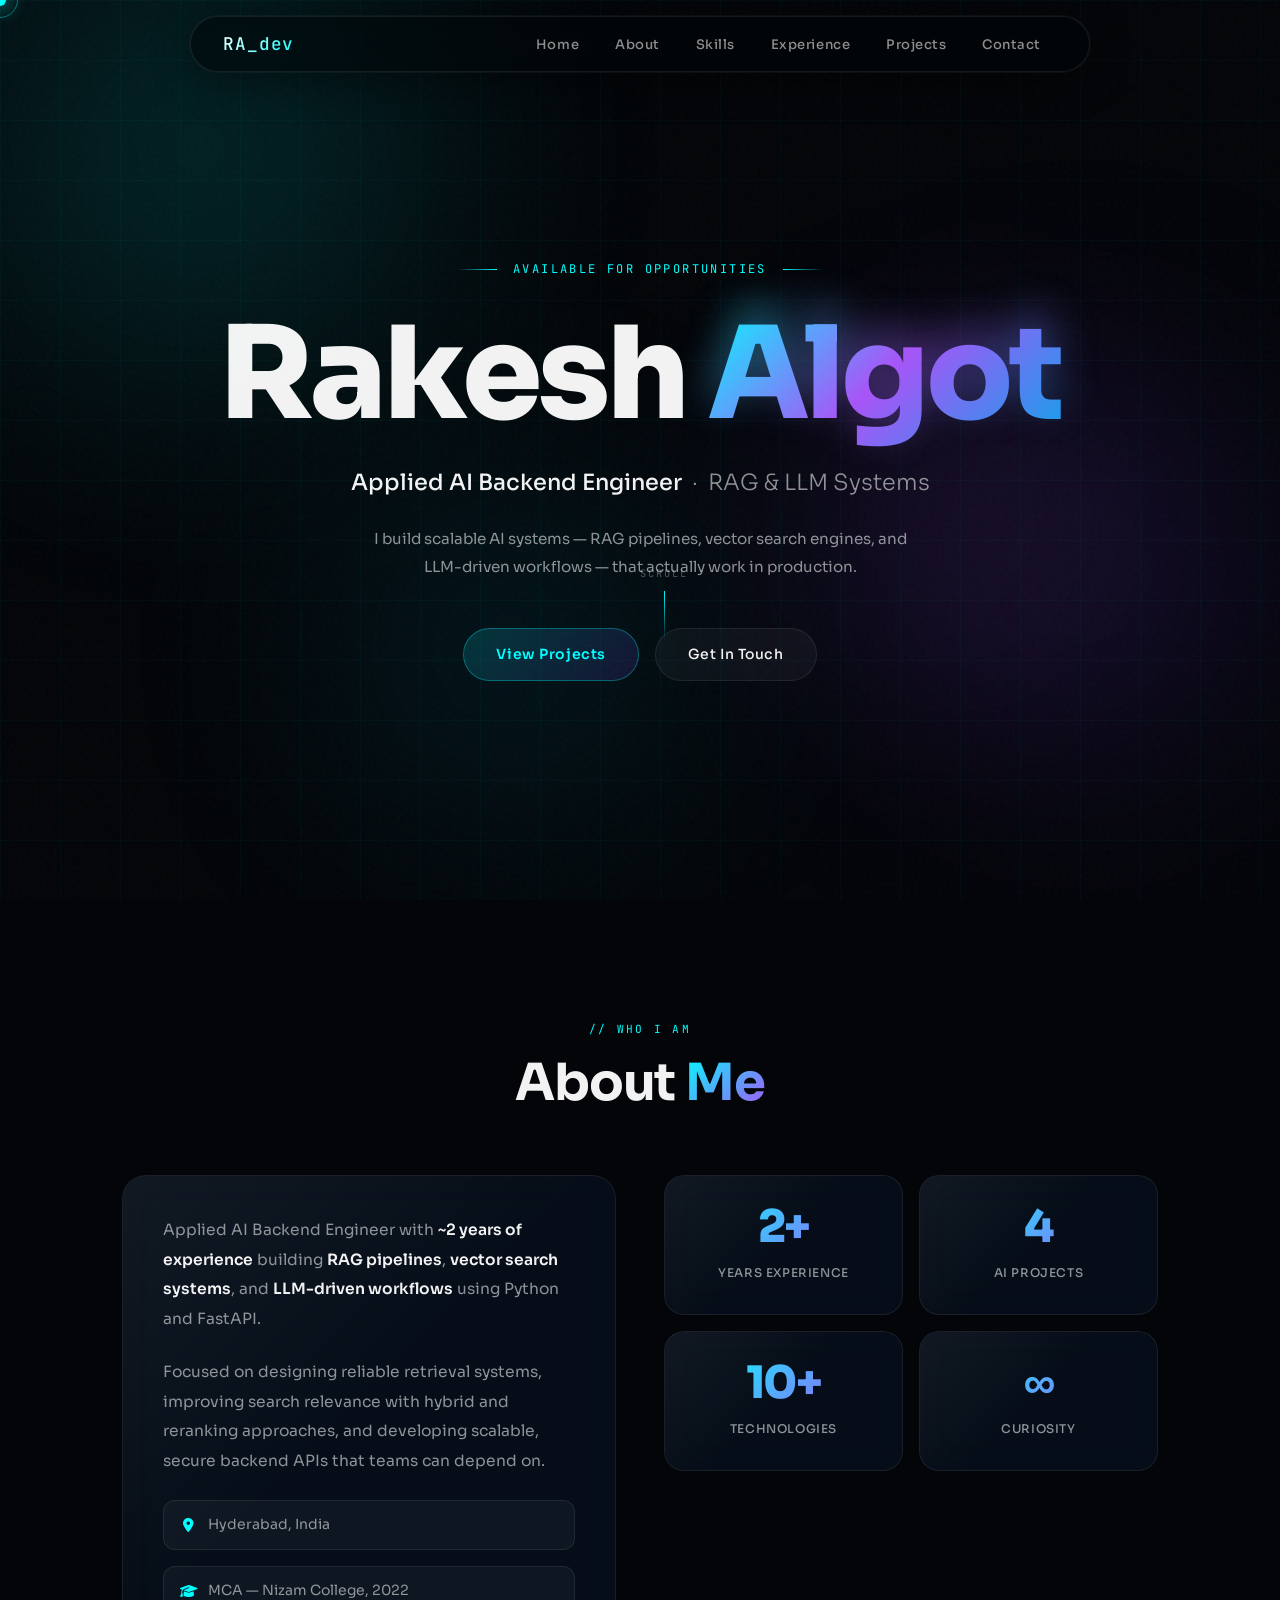
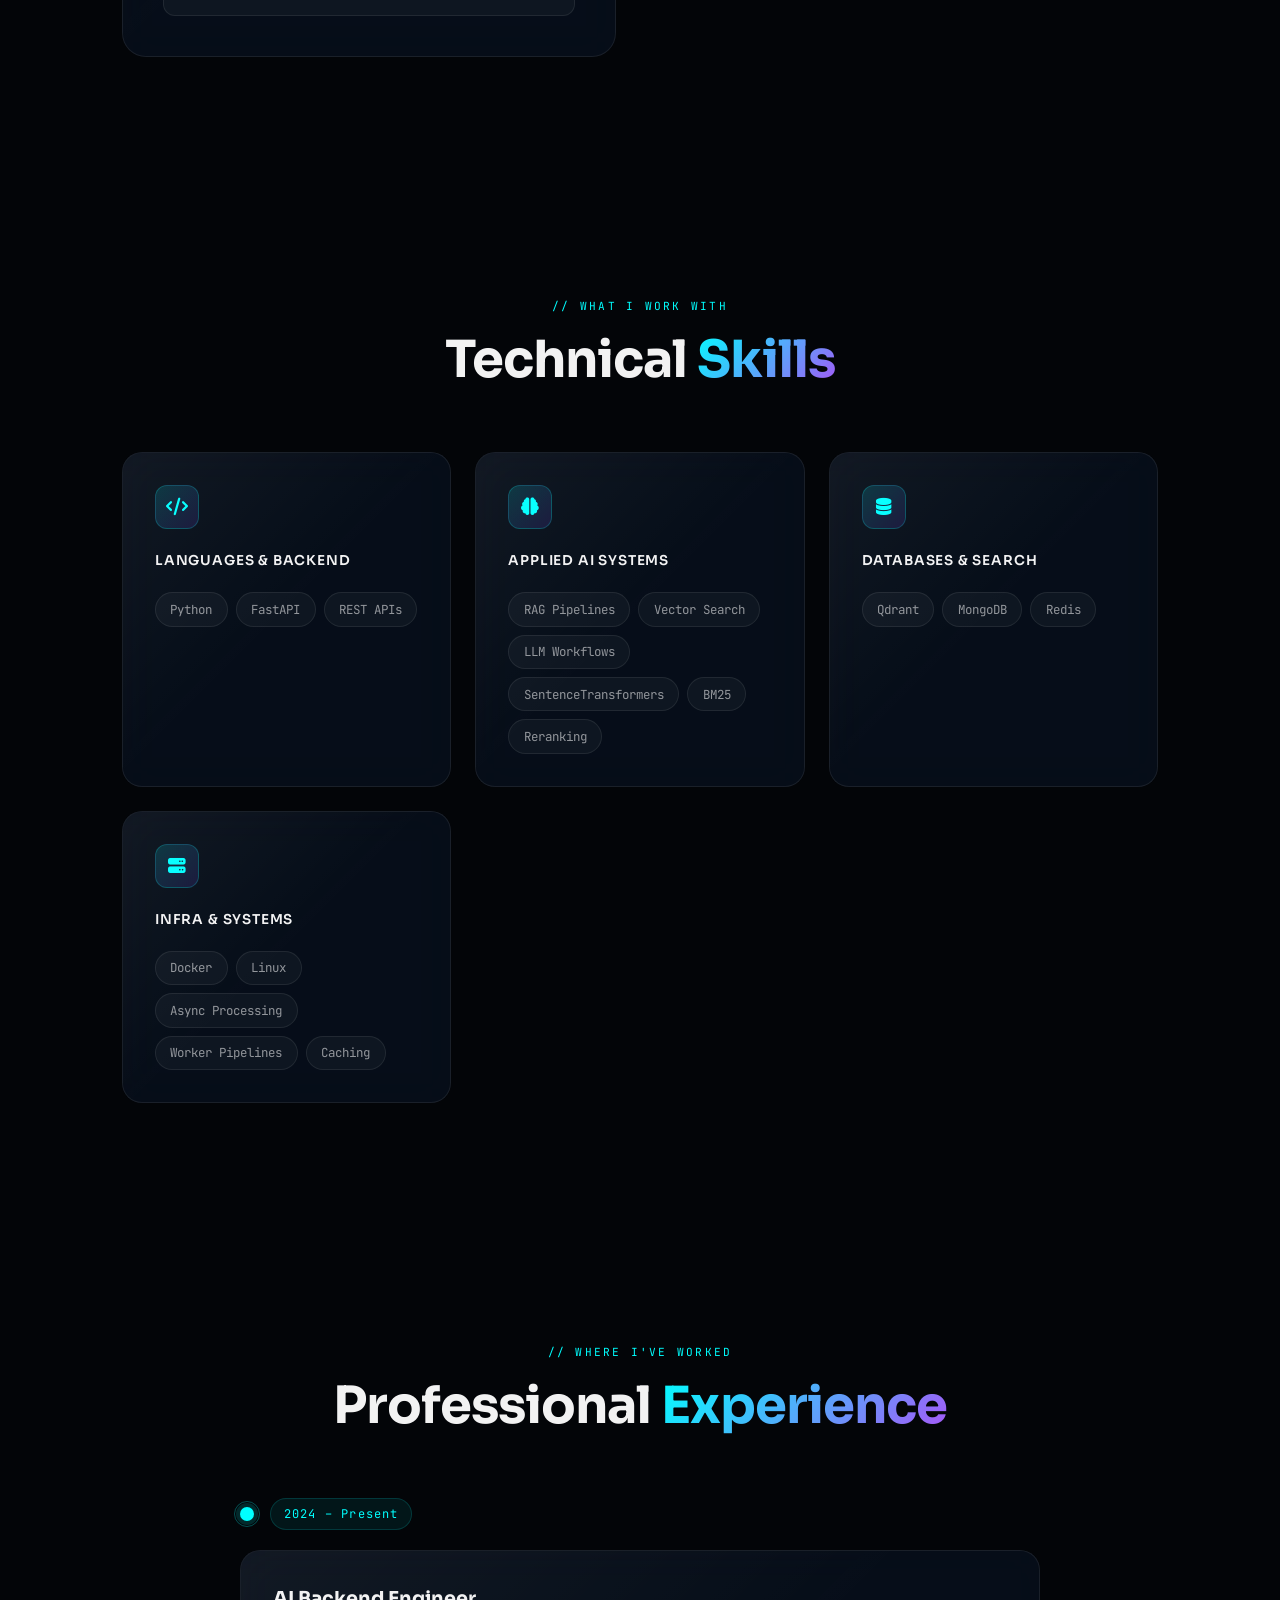
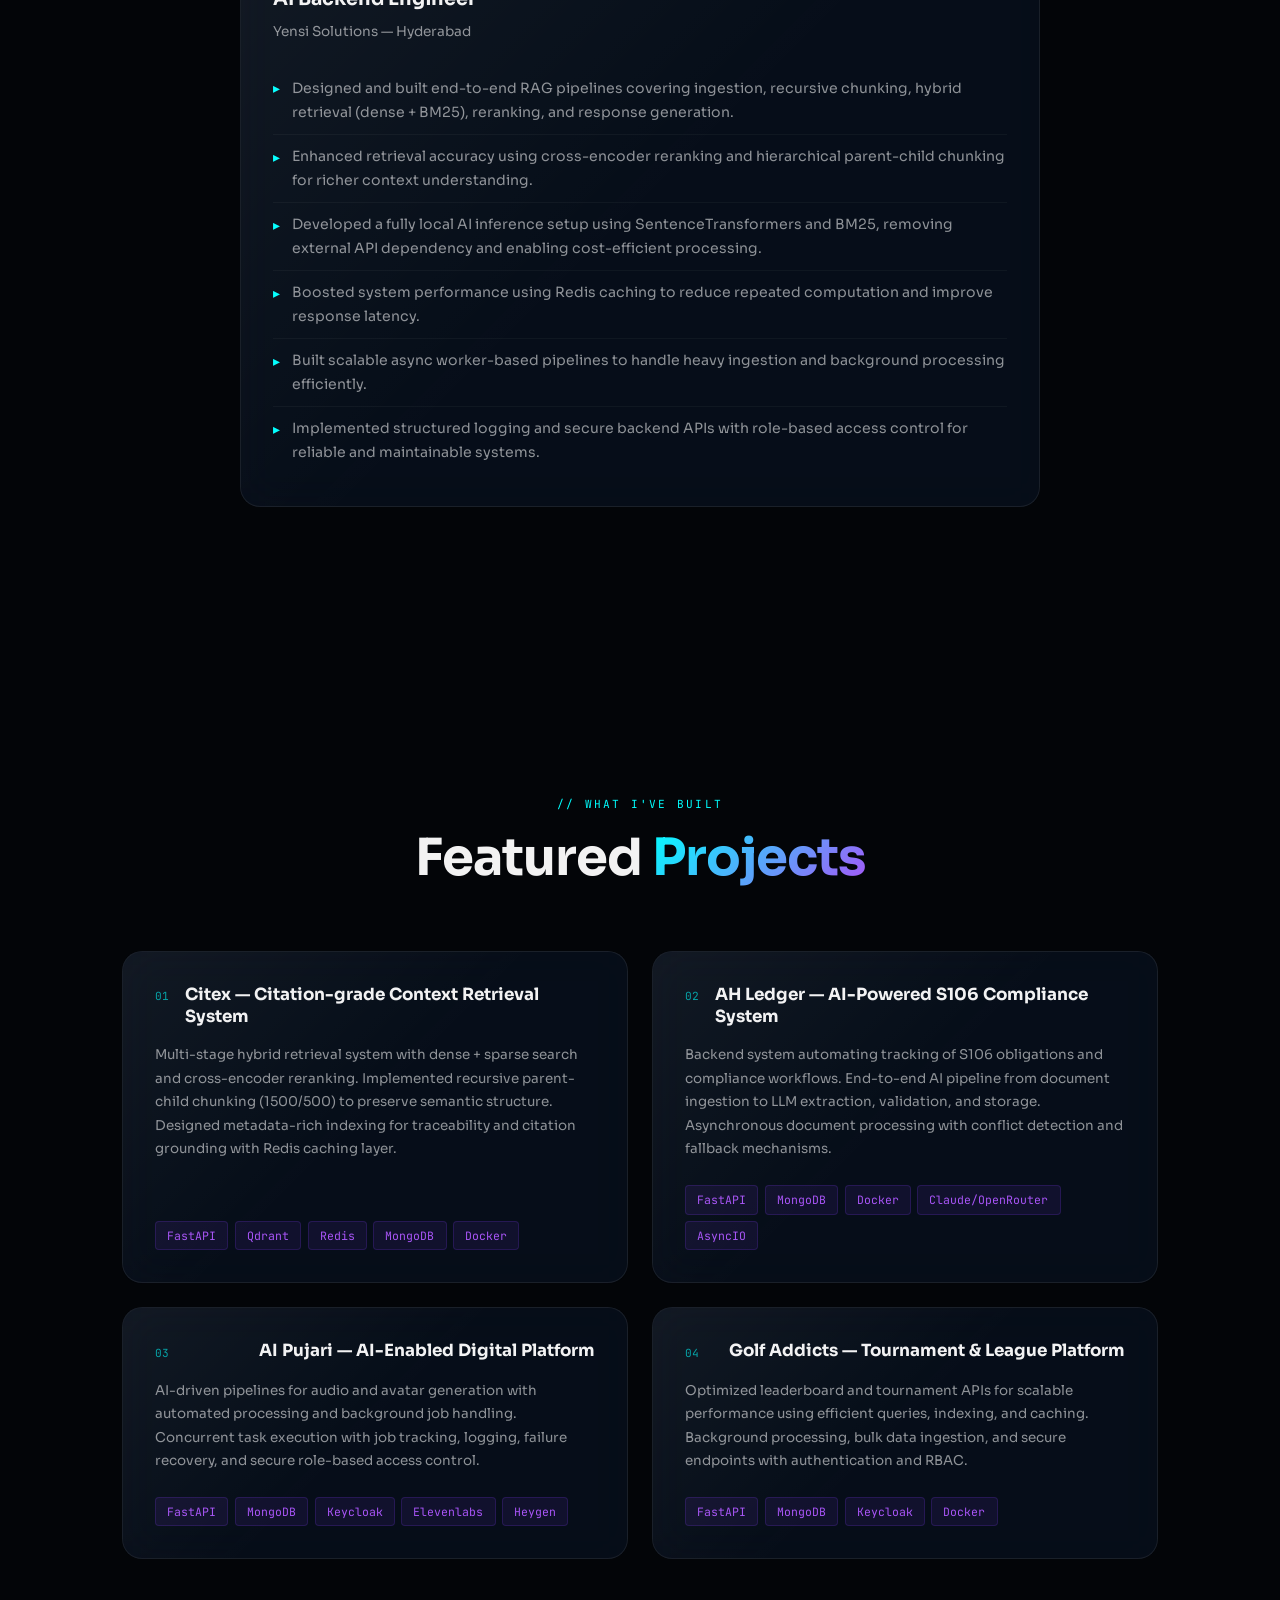
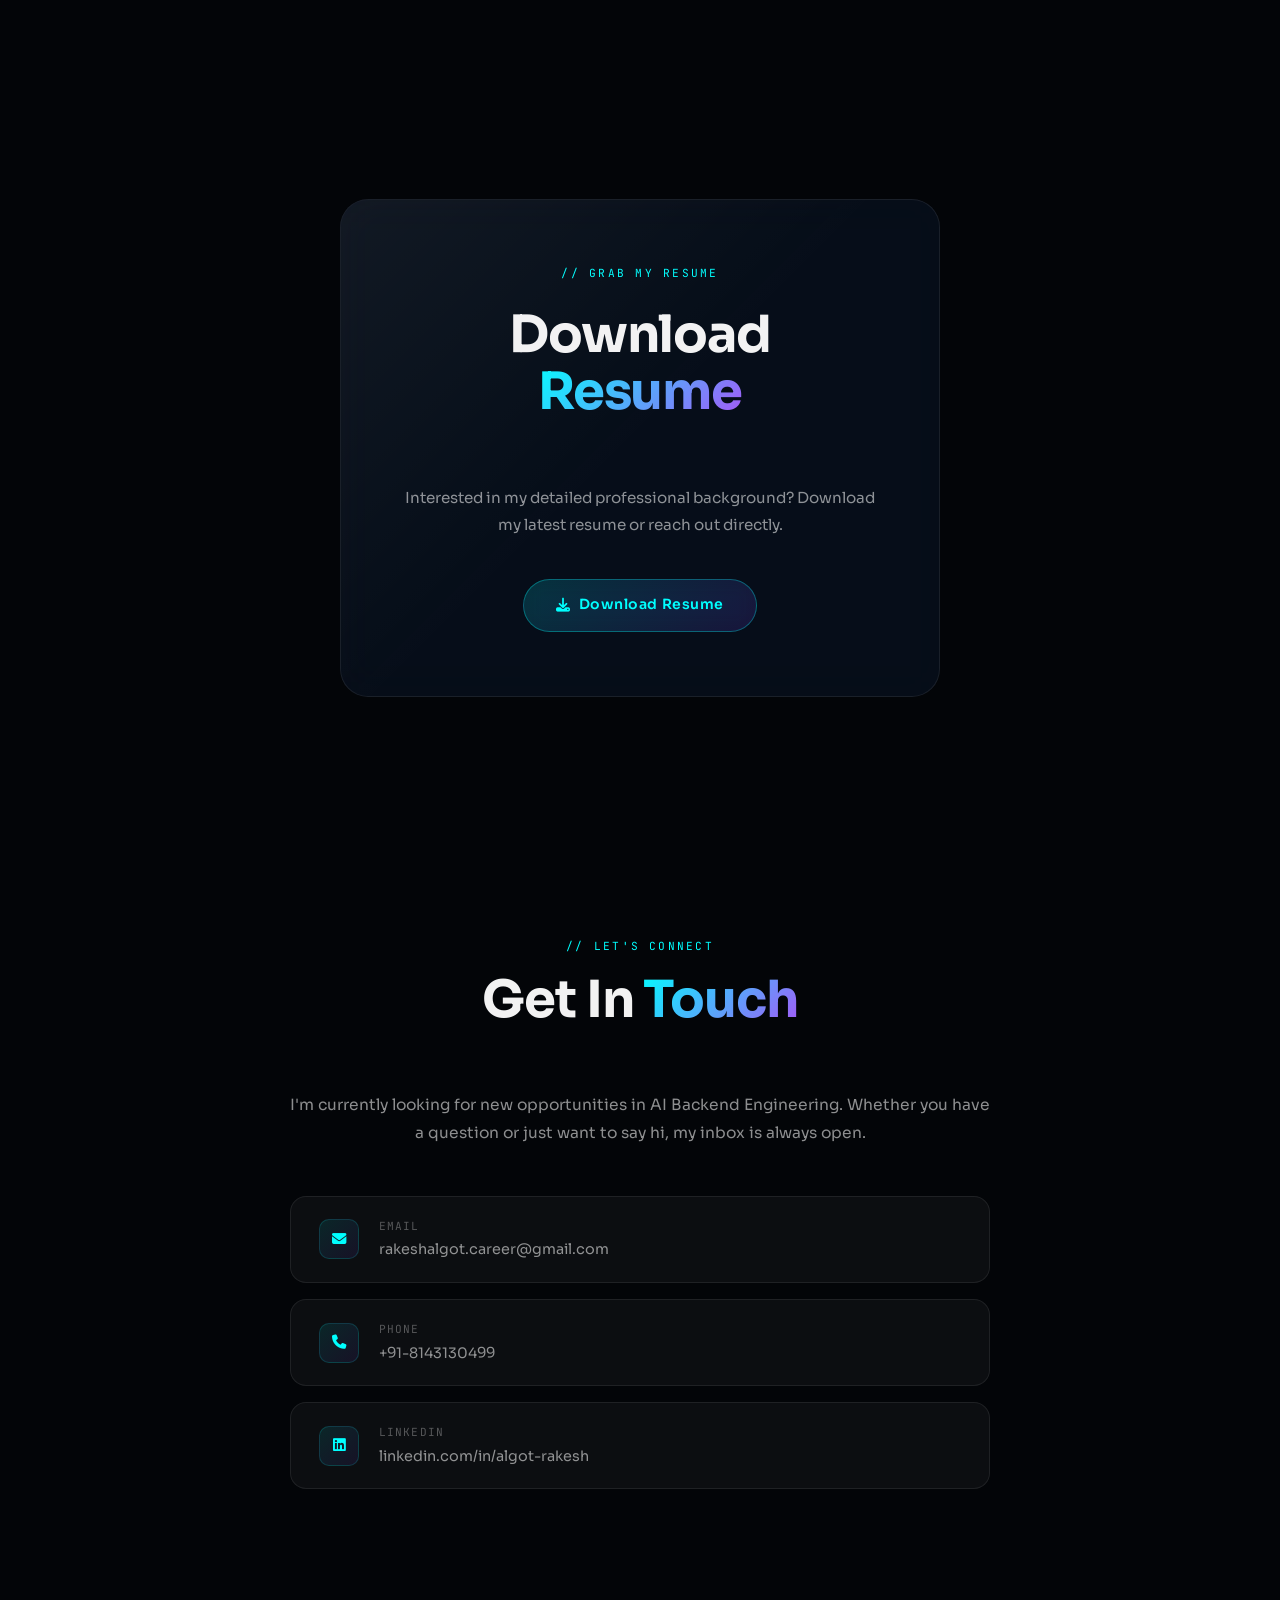
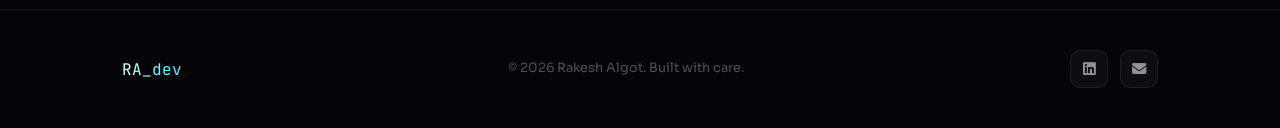
==== commit 4bfafcb4: "new theme added" ====
--- a/index.html
+++ b/index.html
@@ -1,1027 +1,376 @@
-<!DOCTYPE html>
-<html lang="en">
-<head>
-    <meta charset="UTF-8">
-    <meta name="viewport" content="width=device-width, initial-scale=1.0">
-    <title>Rakesh Algot | Applied AI Backend Engineer</title>
-    <meta name="description" content="Rakesh Algot - Applied AI Backend Engineer with ~2 years of experience in RAG pipelines, vector search systems, LLM workflows, FastAPI, Qdrant, MongoDB. Based in Hyderabad, India.">
-    <meta name="author" content="Rakesh Algot">
-    <link rel="canonical" href="https://rakesh.shoverhub.com/">
-    <meta property="og:type" content="website">
-    <meta property="og:url" content="https://rakesh.shoverhub.com/">
-    <meta property="og:title" content="Rakesh Algot | Applied AI Backend Engineer">
-
-    <script type="application/ld+json">
-    {
-        "@context": "https://schema.org",
-        "@type": "Person",
-        "name": "Rakesh Algot",
-        "url": "https://rakesh.shoverhub.com/",
-        "jobTitle": "Applied AI Backend Engineer",
-        "email": "rakeshalgot.career@gmail.com",
-        "telephone": "+918143130499",
-        "sameAs": ["https://linkedin.com/in/algot-rakesh"]
-    }
-    </script>
-
-    <link rel="preconnect" href="https://fonts.googleapis.com">
-    <link rel="preconnect" href="https://fonts.gstatic.com" crossorigin>
-    <link href="https://fonts.googleapis.com/css2?family=Sora:wght@200;300;400;500;600;700;800&family=JetBrains+Mono:wght@300;400;500&display=swap" rel="stylesheet">
-    <link rel="stylesheet" href="https://cdnjs.cloudflare.com/ajax/libs/font-awesome/6.4.0/css/all.min.css">
-
-    <style>
-        :root {
-            --void: #030508;
-            --deep: #060c14;
-            --surface: #0a1628;
-            --glass-border: rgba(255,255,255,0.08);
-            --glass-bg: rgba(255,255,255,0.04);
-            --glass-hover: rgba(255,255,255,0.08);
-            --aurora-1: #0ff;
-            --aurora-2: #7c3aed;
-            --aurora-3: #06b6d4;
-            --aurora-4: #a855f7;
-            --aurora-5: #0ea5e9;
-            --text-1: rgba(255,255,255,0.95);
-            --text-2: rgba(255,255,255,0.55);
-            --text-3: rgba(255,255,255,0.3);
-            --glow-cyan: rgba(0,255,255,0.15);
-            --glow-purple: rgba(124,58,237,0.15);
-        }
-        *, *::before, *::after { margin:0; padding:0; box-sizing:border-box; }
-        html { scroll-behavior: smooth; }
-        body {
-            font-family: 'Sora', sans-serif;
-            background: var(--void);
-            color: var(--text-1);
-            overflow-x: hidden;
-            line-height: 1.7;
-            cursor: none;
-        }
-        a { text-decoration: none; color: inherit; }
-        ul { list-style: none; }
-
-        /* ── CUSTOM CURSOR ── */
-        #cursor {
-            width: 12px; height: 12px;
-            background: var(--aurora-1);
-            border-radius: 50%;
-            position: fixed; pointer-events: none; z-index: 9999;
-            transform: translate(-50%,-50%);
-            transition: width .2s, height .2s, background .2s;
-            mix-blend-mode: screen;
-            box-shadow: 0 0 20px var(--aurora-1), 0 0 40px rgba(0,255,255,0.4);
-        }
-        #cursor-ring {
-            width: 36px; height: 36px;
-            border: 1px solid rgba(0,255,255,0.4);
-            border-radius: 50%;
-            position: fixed; pointer-events: none; z-index: 9998;
-            transform: translate(-50%,-50%);
-            transition: all .12s ease;
-        }
-        body:has(a:hover) #cursor, body:has(button:hover) #cursor { width:20px; height:20px; }
-
-        /* ── BACKGROUND AURORA ── */
-        .aurora-bg {
-            position: fixed; inset: 0; z-index: 0; pointer-events: none; overflow: hidden;
-        }
-        .aurora-orb {
-            position: absolute; border-radius: 50%; filter: blur(120px); opacity: 0.18;
-            animation: drift 20s ease-in-out infinite alternate;
-        }
-        .aurora-orb:nth-child(1) {
-            width: 700px; height: 700px;
-            background: radial-gradient(circle, #0ff 0%, transparent 70%);
-            top: -200px; left: -150px; animation-delay: 0s;
-        }
-        .aurora-orb:nth-child(2) {
-            width: 600px; height: 600px;
-            background: radial-gradient(circle, #7c3aed 0%, transparent 70%);
-            top: 30%; right: -100px; animation-delay: -7s;
-        }
-        .aurora-orb:nth-child(3) {
-            width: 500px; height: 500px;
-            background: radial-gradient(circle, #06b6d4 0%, transparent 70%);
-            bottom: 0; left: 20%; animation-delay: -14s;
-        }
-        .aurora-orb:nth-child(4) {
-            width: 400px; height: 400px;
-            background: radial-gradient(circle, #a855f7 0%, transparent 70%);
-            bottom: 20%; right: 10%; animation-delay: -4s;
-        }
-        @keyframes drift {
-            0%   { transform: translate(0,0) scale(1); }
-            33%  { transform: translate(60px,-40px) scale(1.1); }
-            66%  { transform: translate(-30px,50px) scale(0.95); }
-            100% { transform: translate(40px,20px) scale(1.05); }
-        }
-
-        /* ── GRID OVERLAY ── */
-        .grid-overlay {
-            position: fixed; inset: 0; z-index: 0; pointer-events: none;
-            background-image:
-                linear-gradient(rgba(0,255,255,0.03) 1px, transparent 1px),
-                linear-gradient(90deg, rgba(0,255,255,0.03) 1px, transparent 1px);
-            background-size: 60px 60px;
-        }
-
-        /* ── NOISE TEXTURE ── */
-        .noise {
-            position: fixed; inset: 0; z-index: 0; pointer-events: none; opacity: 0.025;
-            background-image: url("data:image/svg+xml,%3Csvg viewBox='0 0 256 256' xmlns='http://www.w3.org/2000/svg'%3E%3Cfilter id='n'%3E%3CfeTurbulence type='fractalNoise' baseFrequency='0.9' numOctaves='4' stitchTiles='stitch'/%3E%3C/filter%3E%3Crect width='100%25' height='100%25' filter='url(%23n)'/%3E%3C/svg%3E");
-        }
-
-        /* ── NAVBAR ── */
-        #navbar {
-            position: fixed; top: 0; left: 0; right: 0; z-index: 1000;
-            padding: 0;
-            transition: all .4s ease;
-        }
-        #navbar .nav-inner {
-            margin: 16px auto;
-            max-width: 900px;
-            display: flex; align-items: center; justify-content: space-between;
-            padding: 0 2rem;
-            background: rgba(3,5,8,0.6);
-            backdrop-filter: blur(24px) saturate(180%);
-            -webkit-backdrop-filter: blur(24px) saturate(180%);
-            border: 1px solid var(--glass-border);
-            border-radius: 100px;
-            height: 56px;
-            box-shadow: 0 0 0 1px rgba(255,255,255,0.04), 0 8px 40px rgba(0,0,0,0.4);
-            transition: all .4s ease;
-        }
-        #navbar.scrolled .nav-inner {
-            margin: 10px auto;
-            background: rgba(3,5,8,0.8);
-            box-shadow: 0 0 0 1px rgba(0,255,255,0.1), 0 8px 60px rgba(0,255,255,0.05), 0 20px 60px rgba(0,0,0,0.5);
-        }
-        .logo {
-            font-family: 'JetBrains Mono', monospace;
-            font-size: 1.1rem;
-            font-weight: 500;
-            letter-spacing: .05em;
-            background: linear-gradient(135deg, #fff 0%, var(--aurora-1) 100%);
-            -webkit-background-clip: text; -webkit-text-fill-color: transparent;
-            background-clip: text;
-        }
-        .nav-links { display: flex; gap: 0.25rem; }
-        .nav-links a {
-            padding: 0.45rem 1rem;
-            font-size: 0.82rem;
-            font-weight: 500;
-            color: var(--text-2);
-            border-radius: 50px;
-            letter-spacing: .04em;
-            transition: all .25s;
-        }
-        .nav-links a:hover {
-            color: var(--text-1);
-            background: var(--glass-bg);
-        }
-        .hamburger { display: none; background: none; border: none; cursor: none; }
-        .hamburger span {
-            display: block; width: 22px; height: 2px;
-            background: var(--text-2); border-radius: 2px;
-            margin: 5px 0; transition: all .3s;
-        }
-
-        /* ── SECTIONS ── */
-        section { position: relative; z-index: 1; }
-        .container { max-width: 1100px; margin: 0 auto; padding: 0 2rem; }
-
-        /* ── HERO ── */
-        #hero {
-            min-height: 100vh;
-            display: flex; align-items: center; justify-content: center;
-            text-align: center; padding: 120px 2rem 80px;
-        }
-        .hero-eyebrow {
-            font-family: 'JetBrains Mono', monospace;
-            font-size: 0.75rem;
-            font-weight: 400;
-            letter-spacing: .2em;
-            color: var(--aurora-1);
-            text-transform: uppercase;
-            margin-bottom: 2rem;
-            opacity: 0; animation: fadeUp .8s ease .3s forwards;
-            display: flex; align-items: center; justify-content: center; gap: 1rem;
-        }
-        .hero-eyebrow::before, .hero-eyebrow::after {
-            content: ''; width: 40px; height: 1px;
-            background: linear-gradient(90deg, transparent, var(--aurora-1));
-        }
-        .hero-eyebrow::after { background: linear-gradient(90deg, var(--aurora-1), transparent); }
-        .hero-name {
-            font-size: clamp(3.5rem, 10vw, 8rem);
-            font-weight: 800;
-            line-height: 1;
-            letter-spacing: -.03em;
-            margin-bottom: 1.5rem;
-            opacity: 0; animation: fadeUp .8s ease .5s forwards;
-        }
-        .hero-name .first { color: var(--text-1); }
-        .hero-name .last {
-            background: linear-gradient(135deg, var(--aurora-1) 0%, var(--aurora-4) 50%, var(--aurora-5) 100%);
-            -webkit-background-clip: text; -webkit-text-fill-color: transparent;
-            background-clip: text;
-            position: relative;
-        }
-        .hero-name .last::after {
-            content: attr(data-text);
-            position: absolute; inset: 0;
-            background: linear-gradient(135deg, var(--aurora-1) 0%, var(--aurora-4) 50%, var(--aurora-5) 100%);
-            -webkit-background-clip: text; -webkit-text-fill-color: transparent;
-            background-clip: text;
-            filter: blur(20px); opacity: 0.5;
-            z-index: -1;
-        }
-        .hero-role {
-            font-size: clamp(1rem, 2.5vw, 1.4rem);
-            font-weight: 300;
-            color: var(--text-2);
-            margin-bottom: 1.5rem;
-            opacity: 0; animation: fadeUp .8s ease .7s forwards;
-        }
-        .hero-role strong { color: var(--text-1); font-weight: 500; }
-        .hero-desc {
-            max-width: 560px; margin: 0 auto 3rem;
-            font-size: 0.95rem; color: var(--text-2);
-            opacity: 0; animation: fadeUp .8s ease .9s forwards;
-            line-height: 1.8;
-        }
-        .hero-btns {
-            display: flex; gap: 1rem; justify-content: center; flex-wrap: wrap;
-            opacity: 0; animation: fadeUp .8s ease 1.1s forwards;
-        }
-        .btn-glass {
-            padding: 0.85rem 2rem;
-            background: var(--glass-bg);
-            border: 1px solid var(--glass-border);
-            border-radius: 50px;
-            font-size: 0.875rem;
-            font-weight: 500;
-            font-family: 'Sora', sans-serif;
-            color: var(--text-1);
-            cursor: none;
-            letter-spacing: .04em;
-            transition: all .3s;
-            backdrop-filter: blur(10px);
-            position: relative; overflow: hidden;
-        }
-        .btn-glass::before {
-            content: ''; position: absolute; inset: 0;
-            background: linear-gradient(135deg, rgba(255,255,255,0.08) 0%, transparent 60%);
-            opacity: 0; transition: opacity .3s;
-        }
-        .btn-glass:hover::before { opacity: 1; }
-        .btn-glass:hover {
-            border-color: rgba(0,255,255,0.3);
-            transform: translateY(-2px);
-            box-shadow: 0 8px 30px rgba(0,255,255,0.1), 0 0 0 1px rgba(0,255,255,0.15);
-        }
-        .btn-glow {
-            padding: 0.85rem 2rem;
-            background: linear-gradient(135deg, rgba(0,255,255,0.15) 0%, rgba(124,58,237,0.15) 100%);
-            border: 1px solid rgba(0,255,255,0.3);
-            border-radius: 50px;
-            font-size: 0.875rem;
-            font-weight: 600;
-            font-family: 'Sora', sans-serif;
-            color: var(--aurora-1);
-            cursor: none;
-            letter-spacing: .04em;
-            transition: all .3s;
-            backdrop-filter: blur(10px);
-            position: relative; overflow: hidden;
-        }
-        .btn-glow:hover {
-            background: linear-gradient(135deg, rgba(0,255,255,0.25) 0%, rgba(124,58,237,0.25) 100%);
-            box-shadow: 0 0 30px rgba(0,255,255,0.2), 0 8px 30px rgba(0,0,0,0.3);
-            transform: translateY(-2px);
-        }
-        .hero-scroll {
-            position: absolute; bottom: 2.5rem; left: 50%; transform: translateX(-50%);
-            opacity: 0; animation: fadeUp .8s ease 1.5s forwards;
-            display: flex; flex-direction: column; align-items: center; gap: .5rem;
-        }
-        .scroll-label {
-            font-family: 'JetBrains Mono', monospace;
-            font-size: 0.65rem; letter-spacing: .2em;
-            color: var(--text-3); text-transform: uppercase;
-        }
-        .scroll-line {
-            width: 1px; height: 50px;
-            background: linear-gradient(to bottom, var(--aurora-1), transparent);
-            animation: scrollLine 2s ease-in-out infinite;
-        }
-        @keyframes scrollLine {
-            0%,100% { opacity: 0.2; transform: scaleY(1); }
-            50% { opacity: 1; transform: scaleY(0.6); }
-        }
-
-        /* ── GLASS CARD ── */
-        .glass-card {
-            background: rgba(10,22,40,0.5);
-            border: 1px solid var(--glass-border);
-            border-radius: 24px;
-            backdrop-filter: blur(20px) saturate(150%);
-            -webkit-backdrop-filter: blur(20px) saturate(150%);
-            position: relative; overflow: hidden;
-            transition: all .4s ease;
-        }
-        .glass-card::before {
-            content: '';
-            position: absolute; inset: 0;
-            background: linear-gradient(135deg, rgba(255,255,255,0.05) 0%, transparent 50%);
-            pointer-events: none;
-        }
-        .glass-card:hover {
-            border-color: rgba(0,255,255,0.2);
-            box-shadow: 0 0 0 1px rgba(0,255,255,0.05), 0 30px 80px rgba(0,0,0,0.4), 0 0 60px rgba(0,255,255,0.04);
-            transform: translateY(-4px);
-        }
-
-        /* ── SECTION TITLES ── */
-        .section-tag {
-            font-family: 'JetBrains Mono', monospace;
-            font-size: 0.7rem; letter-spacing: .2em;
-            color: var(--aurora-1); text-transform: uppercase;
-            display: block; text-align: center;
-            margin-bottom: 1rem;
-        }
-        .section-title {
-            font-size: clamp(2rem, 5vw, 3.2rem);
-            font-weight: 700;
-            text-align: center;
-            margin-bottom: 4rem;
-            letter-spacing: -.02em;
-            line-height: 1.1;
-        }
-        .section-title .highlight {
-            background: linear-gradient(135deg, var(--aurora-1) 0%, var(--aurora-4) 100%);
-            -webkit-background-clip: text; -webkit-text-fill-color: transparent;
-            background-clip: text;
-        }
-
-        /* ── ABOUT ── */
-        #about { padding: 120px 0; }
-        .about-grid {
-            display: grid;
-            grid-template-columns: 1fr 1fr;
-            gap: 3rem; align-items: start;
-        }
-        .about-text-card { padding: 2.5rem; }
-        .about-text-card p {
-            color: var(--text-2); line-height: 1.9;
-            font-size: 0.97rem; margin-bottom: 1.5rem;
-        }
-        .about-text-card p:last-child { margin-bottom: 0; }
-        .about-text-card strong { color: var(--text-1); font-weight: 600; }
-        .about-stats {
-            display: grid; grid-template-columns: 1fr 1fr; gap: 1rem;
-        }
-        .stat-card {
-            padding: 1.8rem;
-            text-align: center;
-            border-radius: 20px;
-        }
-        .stat-num {
-            font-size: 2.8rem; font-weight: 800;
-            letter-spacing: -.04em;
-            background: linear-gradient(135deg, var(--aurora-1) 0%, var(--aurora-4) 100%);
-            -webkit-background-clip: text; -webkit-text-fill-color: transparent;
-            background-clip: text;
-            display: block; line-height: 1;
-            margin-bottom: .5rem;
-        }
-        .stat-label {
-            font-size: 0.75rem; color: var(--text-2);
-            letter-spacing: .05em; text-transform: uppercase;
-            font-weight: 500;
-        }
-        .about-detail-row {
-            display: flex; align-items: center; gap: .75rem;
-            padding: .75rem 1rem;
-            border-radius: 12px;
-            background: var(--glass-bg);
-            border: 1px solid var(--glass-border);
-            margin-top: 1rem;
-            font-size: 0.875rem; color: var(--text-2);
-        }
-        .about-detail-row i { color: var(--aurora-1); width: 16px; text-align: center; }
-
-        /* ── SKILLS ── */
-        #skills { padding: 120px 0; }
-        .skills-grid {
-            display: grid;
-            grid-template-columns: repeat(auto-fit, minmax(260px, 1fr));
-            gap: 1.5rem;
-        }
-        .skill-card { padding: 2rem; border-radius: 20px; }
-        .skill-icon {
-            width: 44px; height: 44px;
-            border-radius: 12px;
-            background: linear-gradient(135deg, rgba(0,255,255,0.15), rgba(124,58,237,0.15));
-            border: 1px solid rgba(0,255,255,0.2);
-            display: flex; align-items: center; justify-content: center;
-            font-size: 1.1rem; color: var(--aurora-1);
-            margin-bottom: 1.25rem;
-        }
-        .skill-card h4 {
-            font-size: 0.85rem; font-weight: 600;
-            color: var(--text-1);
-            letter-spacing: .06em; text-transform: uppercase;
-            margin-bottom: 1.25rem;
-        }
-        .badges { display: flex; flex-wrap: wrap; gap: .5rem; }
-        .badge {
-            padding: .35rem .9rem;
-            background: rgba(255,255,255,0.04);
-            border: 1px solid rgba(255,255,255,0.08);
-            border-radius: 50px;
-            font-size: 0.78rem;
-            color: var(--text-2);
-            font-family: 'JetBrains Mono', monospace;
-            transition: all .2s;
-        }
-        .badge:hover {
-            background: rgba(0,255,255,0.08);
-            border-color: rgba(0,255,255,0.25);
-            color: var(--aurora-1);
-        }
-
-        /* ── EXPERIENCE ── */
-        #experience { padding: 120px 0; }
-        .timeline { max-width: 800px; margin: 0 auto; }
-        .timeline-item { position: relative; margin-bottom: 3rem; }
-        .timeline-header {
-            display: flex; align-items: center; gap: 1rem;
-            margin-bottom: 1.25rem;
-        }
-        .timeline-dot-wrap {
-            position: relative; flex-shrink: 0;
-        }
-        .timeline-pulse {
-            width: 14px; height: 14px;
-            background: var(--aurora-1);
-            border-radius: 50%;
-            box-shadow: 0 0 0 4px rgba(0,255,255,0.15);
-            position: relative; z-index: 1;
-        }
-        .timeline-pulse::after {
-            content: '';
-            position: absolute; inset: -6px;
-            border-radius: 50%;
-            border: 1px solid rgba(0,255,255,0.3);
-            animation: pulseRing 2s ease-in-out infinite;
-        }
-        @keyframes pulseRing {
-            0%,100% { opacity: 0.6; transform: scale(1); }
-            50% { opacity: 0; transform: scale(1.8); }
-        }
-        .timeline-date {
-            font-family: 'JetBrains Mono', monospace;
-            font-size: 0.75rem;
-            color: var(--aurora-1);
-            letter-spacing: .1em;
-            background: rgba(0,255,255,0.07);
-            border: 1px solid rgba(0,255,255,0.15);
-            padding: .3rem .8rem;
-            border-radius: 50px;
-        }
-        .timeline-card { padding: 2rem; border-radius: 20px; }
-        .timeline-card h3 {
-            font-size: 1.2rem; font-weight: 700;
-            margin-bottom: .25rem;
-        }
-        .timeline-card h4 {
-            font-size: 0.85rem; color: var(--text-2);
-            font-weight: 400; margin-bottom: 1.5rem;
-        }
-        .timeline-card ul { padding: 0; }
-        .timeline-card li {
-            color: var(--text-2);
-            font-size: 0.88rem;
-            padding: .6rem 0;
-            border-bottom: 1px solid rgba(255,255,255,0.04);
-            display: flex; gap: .75rem; align-items: flex-start;
-            line-height: 1.7;
-        }
-        .timeline-card li:last-child { border-bottom: none; }
-        .timeline-card li::before {
-            content: '▸';
-            color: var(--aurora-1);
-            flex-shrink: 0; margin-top: .05em;
-        }
-
-        /* ── PROJECTS ── */
-        #projects { padding: 120px 0; }
-        .projects-grid {
-            display: grid;
-            grid-template-columns: repeat(2, 1fr);
-            gap: 1.5rem;
-        }
-        .project-card { padding: 2rem; border-radius: 20px; display: flex; flex-direction: column; }
-        .project-card-header {
-            display: flex; align-items: flex-start;
-            justify-content: space-between; gap: 1rem;
-            margin-bottom: 1rem;
-        }
-        .project-index {
-            font-family: 'JetBrains Mono', monospace;
-            font-size: 0.7rem;
-            color: var(--aurora-1); opacity: .6;
-            flex-shrink: 0; margin-top: .2rem;
-        }
-        .project-card h3 {
-            font-size: 1.05rem; font-weight: 700;
-            line-height: 1.3; margin-bottom: 0;
-        }
-        .project-card p {
-            font-size: 0.84rem; color: var(--text-2);
-            line-height: 1.75; margin-bottom: 1.5rem; flex-grow: 1;
-        }
-        .tech-row { display: flex; flex-wrap: wrap; gap: .4rem; }
-        .tech-tag {
-            font-family: 'JetBrains Mono', monospace;
-            font-size: 0.72rem;
-            padding: .25rem .7rem;
-            background: rgba(124,58,237,0.1);
-            border: 1px solid rgba(124,58,237,0.2);
-            border-radius: 4px;
-            color: var(--aurora-4);
-        }
-
-        /* ── RESUME ── */
-        #resume {
-            padding: 120px 0;
-        }
-        .resume-inner {
-            max-width: 600px; margin: 0 auto;
-            text-align: center; padding: 4rem;
-            border-radius: 28px;
-        }
-        .resume-inner .section-tag { margin-bottom: 1.5rem; }
-        .resume-inner p {
-            color: var(--text-2); font-size: 0.95rem;
-            margin-bottom: 2.5rem; line-height: 1.8;
-        }
-
-        /* ── CONTACT ── */
-        #contact { padding: 120px 0; }
-        .contact-inner { max-width: 700px; margin: 0 auto; }
-        .contact-lead {
-            text-align: center; color: var(--text-2);
-            font-size: 0.97rem; margin-bottom: 3rem;
-            line-height: 1.8;
-        }
-        .contact-cards { display: flex; flex-direction: column; gap: 1rem; }
-        .contact-link {
-            display: flex; align-items: center; gap: 1.25rem;
-            padding: 1.25rem 1.75rem;
-            border-radius: 16px;
-            font-size: 0.9rem;
-            color: var(--text-2);
-            transition: all .3s;
-            border: 1px solid var(--glass-border);
-            background: var(--glass-bg);
-        }
-        .contact-link:hover {
-            border-color: rgba(0,255,255,0.25);
-            color: var(--text-1);
-            background: rgba(0,255,255,0.04);
-            transform: translateX(6px);
-        }
-        .contact-icon {
-            width: 40px; height: 40px;
-            border-radius: 10px;
-            background: linear-gradient(135deg, rgba(0,255,255,0.1), rgba(124,58,237,0.1));
-            border: 1px solid rgba(0,255,255,0.15);
-            display: flex; align-items: center; justify-content: center;
-            color: var(--aurora-1); flex-shrink: 0;
-        }
-        .contact-link-label {
-            font-family: 'JetBrains Mono', monospace;
-            font-size: 0.7rem; color: var(--text-3);
-            text-transform: uppercase; letter-spacing: .1em;
-            display: block; margin-bottom: .1rem;
-        }
-
-        /* ── FOOTER ── */
-        footer {
-            position: relative; z-index: 1;
-            border-top: 1px solid var(--glass-border);
-            padding: 2.5rem 0;
-        }
-        .footer-inner {
-            display: flex; align-items: center;
-            justify-content: space-between; flex-wrap: wrap; gap: 1.5rem;
-        }
-        .footer-logo {
-            font-family: 'JetBrains Mono', monospace;
-            font-size: 1rem;
-            background: linear-gradient(135deg, #fff, var(--aurora-1));
-            -webkit-background-clip: text; -webkit-text-fill-color: transparent;
-            background-clip: text;
-        }
-        .footer-copy { font-size: 0.8rem; color: var(--text-3); }
-        .social-row { display: flex; gap: .75rem; }
-        .social-btn {
-            width: 38px; height: 38px;
-            border-radius: 10px;
-            background: var(--glass-bg);
-            border: 1px solid var(--glass-border);
-            display: flex; align-items: center; justify-content: center;
-            color: var(--text-2); font-size: .9rem;
-            transition: all .25s;
-        }
-        .social-btn:hover {
-            border-color: rgba(0,255,255,0.3);
-            color: var(--aurora-1);
-            background: rgba(0,255,255,0.06);
-        }
-
-        /* ── REVEAL ANIM ── */
-        .reveal {
-            opacity: 0; transform: translateY(24px);
-            transition: opacity .7s ease, transform .7s ease;
-        }
-        .reveal.active { opacity: 1; transform: translateY(0); }
-
-        @keyframes fadeUp {
-            from { opacity: 0; transform: translateY(20px); }
-            to   { opacity: 1; transform: translateY(0); }
-        }
-
-        /* ── MOBILE ── */
-        @media (max-width: 768px) {
-            #navbar .nav-inner { margin: 10px 1rem; padding: 0 1.25rem; }
-            .nav-links { display: none; position: fixed; inset: 0; background: rgba(3,5,8,.95); backdrop-filter: blur(24px); flex-direction: column; align-items: center; justify-content: center; gap: 2rem; }
-            .nav-links.open { display: flex; }
-            .nav-links a { font-size: 1.2rem; }
-            .hamburger { display: flex; flex-direction: column; gap: 4px; z-index: 2000; }
-            .about-grid { grid-template-columns: 1fr; }
-            .about-stats { grid-template-columns: 1fr 1fr; }
-            .projects-grid { grid-template-columns: 1fr; }
-            #hero { padding: 100px 1.5rem 80px; }
-            .resume-inner { padding: 2.5rem 1.5rem; }
-            body { cursor: auto; }
-            #cursor, #cursor-ring { display: none; }
-        }
-        @media (max-width: 480px) {
-            .about-stats { grid-template-columns: 1fr 1fr; }
-            .skills-grid { grid-template-columns: 1fr; }
-            .btn-glass, .btn-glow { padding: .75rem 1.5rem; }
-        }
-    </style>
-</head>
-<body>
-
-<!-- Custom Cursor -->
-<div id="cursor"></div>
-<div id="cursor-ring"></div>
-
-<!-- Aurora Background -->
-<div class="aurora-bg">
-    <div class="aurora-orb"></div>
-    <div class="aurora-orb"></div>
-    <div class="aurora-orb"></div>
-    <div class="aurora-orb"></div>
-</div>
-<div class="grid-overlay"></div>
-<div class="noise"></div>
-
-<!-- Navbar -->
-<header id="navbar">
-    <div class="nav-inner">
-        <a href="#" class="logo">RA_dev</a>
-        <ul class="nav-links" id="navLinks">
-            <li><a href="#hero">Home</a></li>
-            <li><a href="#about">About</a></li>
-            <li><a href="#skills">Skills</a></li>
-            <li><a href="#experience">Experience</a></li>
-            <li><a href="#projects">Projects</a></li>
-            <li><a href="#contact">Contact</a></li>
-        </ul>
-        <button class="hamburger" id="hamburger" aria-label="Menu">
-            <span></span><span></span><span></span>
-        </button>
-    </div>
-</header>
-
-<!-- Hero -->
-<section id="hero">
-    <div class="container" style="position:relative;">
-        <div class="hero-eyebrow">Available for opportunities</div>
-        <h1 class="hero-name">
-            <span class="first">Rakesh </span><span class="last" data-text="Algot">Algot</span>
-        </h1>
-        <p class="hero-role">
-            <strong>Applied AI Backend Engineer</strong> &nbsp;·&nbsp; RAG & LLM Systems
-        </p>
-        <p class="hero-desc">
-            I build scalable AI systems — RAG pipelines, vector search engines, and LLM-driven workflows — that actually work in production.
-        </p>
-        <div class="hero-btns">
-            <a href="#projects" class="btn-glow">View Projects</a>
-            <a href="#contact" class="btn-glass">Get In Touch</a>
-        </div>
-        <div class="hero-scroll">
-            <span class="scroll-label">scroll</span>
-            <div class="scroll-line"></div>
-        </div>
-    </div>
-</section>
-
-<!-- About -->
-<section id="about">
-    <div class="container">
-        <span class="section-tag reveal">// who I am</span>
-        <h2 class="section-title reveal">About <span class="highlight">Me</span></h2>
-        <div class="about-grid">
-            <div class="glass-card about-text-card reveal">
-                <p>Applied AI Backend Engineer with <strong>~2 years of experience</strong> building <strong>RAG pipelines</strong>, <strong>vector search systems</strong>, and <strong>LLM-driven workflows</strong> using Python and FastAPI.</p>
-                <p>Focused on designing reliable retrieval systems, improving search relevance with hybrid and reranking approaches, and developing scalable, secure backend APIs that teams can depend on.</p>
-                <div class="about-detail-row">
-                    <i class="fa-solid fa-location-dot"></i>
-                    <span>Hyderabad, India</span>
-                </div>
-                <div class="about-detail-row">
-                    <i class="fa-solid fa-graduation-cap"></i>
-                    <span>MCA — Nizam College, 2022</span>
-                </div>
-            </div>
-            <div class="about-stats reveal">
-                <div class="glass-card stat-card">
-                    <span class="stat-num">2+</span>
-                    <span class="stat-label">Years Experience</span>
-                </div>
-                <div class="glass-card stat-card">
-                    <span class="stat-num">4</span>
-                    <span class="stat-label">AI Projects</span>
-                </div>
-                <div class="glass-card stat-card">
-                    <span class="stat-num">10+</span>
-                    <span class="stat-label">Technologies</span>
-                </div>
-                <div class="glass-card stat-card">
-                    <span class="stat-num">∞</span>
-                    <span class="stat-label">Curiosity</span>
-                </div>
-            </div>
-        </div>
-    </div>
-</section>
-
-<!-- Skills -->
-<section id="skills">
-    <div class="container">
-        <span class="section-tag reveal">// what I work with</span>
-        <h2 class="section-title reveal">Technical <span class="highlight">Skills</span></h2>
-        <div class="skills-grid">
-            <div class="glass-card skill-card reveal">
-                <div class="skill-icon"><i class="fa-solid fa-code"></i></div>
-                <h4>Languages & Backend</h4>
-                <div class="badges">
-                    <span class="badge">Python</span>
-                    <span class="badge">FastAPI</span>
-                    <span class="badge">REST APIs</span>
-                </div>
-            </div>
-            <div class="glass-card skill-card reveal">
-                <div class="skill-icon"><i class="fa-solid fa-brain"></i></div>
-                <h4>Applied AI Systems</h4>
-                <div class="badges">
-                    <span class="badge">RAG Pipelines</span>
-                    <span class="badge">Vector Search</span>
-                    <span class="badge">LLM Workflows</span>
-                    <span class="badge">SentenceTransformers</span>
-                    <span class="badge">BM25</span>
-                    <span class="badge">Reranking</span>
-                </div>
-            </div>
-            <div class="glass-card skill-card reveal">
-                <div class="skill-icon"><i class="fa-solid fa-database"></i></div>
-                <h4>Databases & Search</h4>
-                <div class="badges">
-                    <span class="badge">Qdrant</span>
-                    <span class="badge">MongoDB</span>
-                    <span class="badge">Redis</span>
-                </div>
-            </div>
-            <div class="glass-card skill-card reveal">
-                <div class="skill-icon"><i class="fa-solid fa-server"></i></div>
-                <h4>Infra & Systems</h4>
-                <div class="badges">
-                    <span class="badge">Docker</span>
-                    <span class="badge">Linux</span>
-                    <span class="badge">Async Processing</span>
-                    <span class="badge">Worker Pipelines</span>
-                    <span class="badge">Caching</span>
-                </div>
-            </div>
-        </div>
-    </div>
-</section>
-
-<!-- Experience -->
-<section id="experience">
-    <div class="container">
-        <span class="section-tag reveal">// where I've worked</span>
-        <h2 class="section-title reveal">Professional <span class="highlight">Experience</span></h2>
-        <div class="timeline">
-            <div class="timeline-item reveal">
-                <div class="timeline-header">
-                    <div class="timeline-dot-wrap"><div class="timeline-pulse"></div></div>
-                    <span class="timeline-date">2024 – Present</span>
-                </div>
-                <div class="glass-card timeline-card">
-                    <h3>AI Backend Engineer</h3>
-                    <h4>Yensi Solutions — Hyderabad</h4>
-                    <ul>
-                        <li>Designed and built end-to-end RAG pipelines covering ingestion, recursive chunking, hybrid retrieval (dense + BM25), reranking, and response generation.</li>
-                        <li>Enhanced retrieval accuracy using cross-encoder reranking and hierarchical parent-child chunking for richer context understanding.</li>
-                        <li>Developed a fully local AI inference setup using SentenceTransformers and BM25, removing external API dependency and enabling cost-efficient processing.</li>
-                        <li>Boosted system performance using Redis caching to reduce repeated computation and improve response latency.</li>
-                        <li>Built scalable async worker-based pipelines to handle heavy ingestion and background processing efficiently.</li>
-                        <li>Implemented structured logging and secure backend APIs with role-based access control for reliable and maintainable systems.</li>
-                    </ul>
-                </div>
-            </div>
-        </div>
-    </div>
-</section>
-
-<!-- Projects -->
-<section id="projects">
-    <div class="container">
-        <span class="section-tag reveal">// what I've built</span>
-        <h2 class="section-title reveal">Featured <span class="highlight">Projects</span></h2>
-        <div class="projects-grid">
-            <div class="glass-card project-card reveal">
-                <div class="project-card-header">
-                    <span class="project-index">01</span>
-                    <h3>Citex — Citation-grade Context Retrieval System</h3>
-                </div>
-                <p>Multi-stage hybrid retrieval system with dense + sparse search and cross-encoder reranking. Implemented recursive parent-child chunking (1500/500) to preserve semantic structure. Designed metadata-rich indexing for traceability and citation grounding with Redis caching layer.</p>
-                <div class="tech-row">
-                    <span class="tech-tag">FastAPI</span>
-                    <span class="tech-tag">Qdrant</span>
-                    <span class="tech-tag">Redis</span>
-                    <span class="tech-tag">MongoDB</span>
-                    <span class="tech-tag">Docker</span>
-                </div>
-            </div>
-            <div class="glass-card project-card reveal">
-                <div class="project-card-header">
-                    <span class="project-index">02</span>
-                    <h3>AH Ledger — AI-Powered S106 Compliance System</h3>
-                </div>
-                <p>Backend system automating tracking of S106 obligations and compliance workflows. End-to-end AI pipeline from document ingestion to LLM extraction, validation, and storage. Asynchronous document processing with conflict detection and fallback mechanisms.</p>
-                <div class="tech-row">
-                    <span class="tech-tag">FastAPI</span>
-                    <span class="tech-tag">MongoDB</span>
-                    <span class="tech-tag">Docker</span>
-                    <span class="tech-tag">Claude/OpenRouter</span>
-                    <span class="tech-tag">AsyncIO</span>
-                </div>
-            </div>
-            <div class="glass-card project-card reveal">
-                <div class="project-card-header">
-                    <span class="project-index">03</span>
-                    <h3>AI Pujari — AI-Enabled Digital Platform</h3>
-                </div>
-                <p>AI-driven pipelines for audio and avatar generation with automated processing and background job handling. Concurrent task execution with job tracking, logging, failure recovery, and secure role-based access control.</p>
-                <div class="tech-row">
-                    <span class="tech-tag">FastAPI</span>
-                    <span class="tech-tag">MongoDB</span>
-                    <span class="tech-tag">Keycloak</span>
-                    <span class="tech-tag">Elevenlabs</span>
-                    <span class="tech-tag">Heygen</span>
-                </div>
-            </div>
-            <div class="glass-card project-card reveal">
-                <div class="project-card-header">
-                    <span class="project-index">04</span>
-                    <h3>Golf Addicts — Tournament & League Platform</h3>
-                </div>
-                <p>Optimized leaderboard and tournament APIs for scalable performance using efficient queries, indexing, and caching. Background processing, bulk data ingestion, and secure endpoints with authentication and RBAC.</p>
-                <div class="tech-row">
-                    <span class="tech-tag">FastAPI</span>
-                    <span class="tech-tag">MongoDB</span>
-                    <span class="tech-tag">Keycloak</span>
-                    <span class="tech-tag">Docker</span>
-                </div>
-            </div>
-        </div>
-    </div>
-</section>
-
-<!-- Resume -->
-<section id="resume">
-    <div class="container">
-        <div class="glass-card resume-inner reveal" style="text-align:center;">
-            <span class="section-tag">// grab my resume</span>
-            <h2 class="section-title" style="margin-bottom:1.5rem;">Download <span class="highlight">Resume</span></h2>
-            <p>Interested in my detailed professional background? Download my latest resume or reach out directly.</p>
-            <a href="Rakeshalgot_resume.pdf" class="btn-glow" download style="display:inline-flex;align-items:center;gap:.6rem;">
-                <i class="fa-solid fa-download"></i> Download Resume
-            </a>
-        </div>
-    </div>
-</section>
-
-<!-- Contact -->
-<section id="contact">
-    <div class="container">
-        <span class="section-tag reveal">// let's connect</span>
-        <h2 class="section-title reveal">Get In <span class="highlight">Touch</span></h2>
-        <div class="contact-inner reveal">
-            <p class="contact-lead">I'm currently looking for new opportunities in AI Backend Engineering. Whether you have a question or just want to say hi, my inbox is always open.</p>
-            <div class="contact-cards">
-                <a href="mailto:rakeshalgot.career@gmail.com" class="contact-link">
-                    <div class="contact-icon"><i class="fa-solid fa-envelope"></i></div>
-                    <div>
-                        <span class="contact-link-label">Email</span>
-                        rakeshalgot.career@gmail.com
-                    </div>
-                </a>
-                <a href="tel:+918143130499" class="contact-link">
-                    <div class="contact-icon"><i class="fa-solid fa-phone"></i></div>
-                    <div>
-                        <span class="contact-link-label">Phone</span>
-                        +91-8143130499
-                    </div>
-                </a>
-                <a href="https://linkedin.com/in/algot-rakesh" target="_blank" class="contact-link">
-                    <div class="contact-icon"><i class="fa-brands fa-linkedin"></i></div>
-                    <div>
-                        <span class="contact-link-label">LinkedIn</span>
-                        linkedin.com/in/algot-rakesh
-                    </div>
-                </a>
-            </div>
-        </div>
-    </div>
-</section>
-
-<!-- Footer -->
-<footer>
-    <div class="container">
-        <div class="footer-inner">
-            <span class="footer-logo">RA_dev</span>
-            <p class="footer-copy">&copy; 2026 Rakesh Algot. Built with care.</p>
-            <div class="social-row">
-                <a href="https://linkedin.com/in/algot-rakesh" target="_blank" class="social-btn"><i class="fa-brands fa-linkedin"></i></a>
-                <a href="mailto:rakeshalgot.career@gmail.com" class="social-btn"><i class="fa-solid fa-envelope"></i></a>
-            </div>
-        </div>
-    </div>
-</footer>
-
-<script>
-    // Cursor
-    const cursor = document.getElementById('cursor');
-    const ring = document.getElementById('cursor-ring');
-    let mouseX = 0, mouseY = 0, ringX = 0, ringY = 0;
-    document.addEventListener('mousemove', e => { mouseX = e.clientX; mouseY = e.clientY; cursor.style.left = mouseX + 'px'; cursor.style.top = mouseY + 'px'; });
-    function animateRing() { ringX += (mouseX - ringX) * 0.12; ringY += (mouseY - ringY) * 0.12; ring.style.left = ringX + 'px'; ring.style.top = ringY + 'px'; requestAnimationFrame(animateRing); }
-    animateRing();
-
-    // Navbar scroll
-    const navbar = document.getElementById('navbar');
-    window.addEventListener('scroll', () => {
-        navbar.classList.toggle('scrolled', window.scrollY > 60);
-    });
-
-    // Hamburger
-    const hamburger = document.getElementById('hamburger');
-    const navLinks = document.getElementById('navLinks');
-    hamburger.addEventListener('click', () => {
-        navLinks.classList.toggle('open');
-    });
-    navLinks.querySelectorAll('a').forEach(a => a.addEventListener('click', () => navLinks.classList.remove('open')));
-
-    // Reveal
-    const reveals = document.querySelectorAll('.reveal');
-    const io = new IntersectionObserver((entries) => {
-        entries.forEach(e => { if (e.isIntersecting) { e.target.classList.add('active'); io.unobserve(e.target); }});
-    }, { threshold: 0.08, rootMargin: '0px 0px -40px 0px' });
-    reveals.forEach(el => io.observe(el));
-
-    // Smooth scroll
-    document.querySelectorAll('a[href^="#"]').forEach(a => {
-        a.addEventListener('click', function(e) {
-            const target = document.querySelector(this.getAttribute('href'));
-            if (target) {
-                e.preventDefault();
-                const top = target.getBoundingClientRect().top + window.pageYOffset - navbar.offsetHeight - 20;
-                window.scrollTo({ top, behavior: 'smooth' });
-            }
-        });
-    });
-</script>
-</body>
+<!DOCTYPE html>
+<html lang="en">
+<head>
+    <meta charset="UTF-8">
+    <meta name="viewport" content="width=device-width, initial-scale=1.0">
+    <title>Rakesh Algot | Applied AI Backend Engineer</title>
+    <meta name="description" content="Rakesh Algot - Applied AI Backend Engineer with ~2 years of experience in RAG pipelines, vector search systems, LLM workflows, FastAPI, Qdrant, MongoDB. Based in Hyderabad, India.">
+    <meta name="keywords" content="Rakesh Algot, AI Backend Engineer, RAG Systems, LLM, FastAPI, Vector Search, Qdrant, MongoDB, Python Developer, Applied AI, Hyderabad">
+    <meta name="author" content="Rakesh Algot">
+    <meta name="robots" content="index, follow">
+    <link rel="canonical" href="https://rakesh.shoverhub.com/">
+
+    <!-- Open Graph -->
+    <meta property="og:type" content="website">
+    <meta property="og:url" content="https://rakesh.shoverhub.com/">
+    <meta property="og:title" content="Rakesh Algot | Applied AI Backend Engineer">
+    <meta property="og:description" content="Portfolio of Rakesh Algot, an Applied AI Backend Engineer specializing in RAG systems, LLMs, and FastAPI.">
+
+    <!-- Twitter -->
+    <meta property="twitter:card" content="summary_large_image">
+    <meta property="twitter:title" content="Rakesh Algot | Applied AI Backend Engineer">
+    <meta property="twitter:description" content="Portfolio of Rakesh Algot, an Applied AI Backend Engineer specializing in RAG systems, LLMs, and FastAPI.">
+
+    <!-- JSON-LD Structured Data -->
+    <script type="application/ld+json">
+    {
+        "@context": "https://schema.org",
+        "@type": "Person",
+        "name": "Rakesh Algot",
+        "url": "https://rakesh.shoverhub.com/",
+        "jobTitle": "Applied AI Backend Engineer",
+        "description": "Applied AI Backend Engineer with ~2 years of experience building RAG pipelines, vector search systems, and LLM-driven workflows.",
+        "address": { "@type": "PostalAddress", "addressLocality": "Hyderabad", "addressCountry": "IN" },
+        "email": "rakeshalgot.career@gmail.com",
+        "telephone": "+918143130499",
+        "sameAs": ["https://linkedin.com/in/algot-rakesh"],
+        "worksFor": { "@type": "Organization", "name": "Yensi Solutions" },
+        "alumniOf": { "@type": "EducationalInstitution", "name": "Nizam College", "degree": "Master of Computer Applications (MCA)" },
+        "knowsAbout": ["RAG Pipelines","Vector Search","LLM Systems","FastAPI","Qdrant","MongoDB","Python","Docker","Redis","Keycloak"]
+    }
+    </script>
+
+    <!-- Google Fonts -->
+    <link rel="preconnect" href="https://fonts.googleapis.com">
+    <link rel="preconnect" href="https://fonts.gstatic.com" crossorigin>
+    <link href="https://fonts.googleapis.com/css2?family=Sora:wght@200;300;400;500;600;700;800&family=JetBrains+Mono:wght@300;400;500&display=swap" rel="stylesheet">
+
+    <!-- Font Awesome -->
+    <link rel="stylesheet" href="https://cdnjs.cloudflare.com/ajax/libs/font-awesome/6.4.0/css/all.min.css">
+
+    <!-- Custom CSS -->
+    <link rel="stylesheet" href="style.css">
+</head>
+<body>
+
+<!-- Custom Cursor -->
+<div id="cursor"></div>
+<div id="cursor-ring"></div>
+
+<!-- Aurora Background -->
+<div class="aurora-bg">
+    <div class="aurora-orb"></div>
+    <div class="aurora-orb"></div>
+    <div class="aurora-orb"></div>
+    <div class="aurora-orb"></div>
+</div>
+<div class="grid-overlay"></div>
+<div class="noise"></div>
+
+<!-- Nav Overlay (mobile backdrop) -->
+<div class="nav-overlay" id="navOverlay"></div>
+
+<!-- ══ NAVBAR ══ -->
+<header id="navbar">
+    <div class="nav-inner">
+        <a href="#" class="logo">RA_dev</a>
+        <ul class="nav-links" id="navLinks">
+            <li><a href="#hero">Home</a></li>
+            <li><a href="#about">About</a></li>
+            <li><a href="#skills">Skills</a></li>
+            <li><a href="#experience">Experience</a></li>
+            <li><a href="#projects">Projects</a></li>
+            <li><a href="#contact">Contact</a></li>
+        </ul>
+        <button class="hamburger" id="hamburger" aria-label="Toggle menu">
+            <span></span>
+            <span></span>
+            <span></span>
+        </button>
+    </div>
+</header>
+
+<!-- ══ HERO ══ -->
+<section id="hero">
+    <div class="container" style="position: relative;">
+        <div class="hero-eyebrow">Available for opportunities</div>
+        <h1 class="hero-name">
+            <span class="first">Rakesh </span><span class="last" data-text="Algot">Algot</span>
+        </h1>
+        <p class="hero-role">
+            <strong>Applied AI Backend Engineer</strong> &nbsp;·&nbsp; RAG &amp; LLM Systems
+        </p>
+        <p class="hero-desc">
+            I build scalable AI systems — RAG pipelines, vector search engines, and LLM-driven workflows — that actually work in production.
+        </p>
+        <div class="hero-btns">
+            <a href="#projects" class="btn-glow">View Projects</a>
+            <a href="#contact" class="btn-glass">Get In Touch</a>
+        </div>
+        <div class="hero-scroll">
+            <span class="scroll-label">scroll</span>
+            <div class="scroll-line"></div>
+        </div>
+    </div>
+</section>
+
+<!-- ══ ABOUT ══ -->
+<section id="about">
+    <div class="container">
+        <span class="section-tag reveal">// who I am</span>
+        <h2 class="section-title reveal">About <span class="highlight">Me</span></h2>
+        <div class="about-grid">
+            <div class="glass-card about-text-card reveal">
+                <p>Applied AI Backend Engineer with <strong>~2 years of experience</strong> building <strong>RAG pipelines</strong>, <strong>vector search systems</strong>, and <strong>LLM-driven workflows</strong> using Python and FastAPI.</p>
+                <p>Focused on designing reliable retrieval systems, improving search relevance with hybrid and reranking approaches, and developing scalable, secure backend APIs that teams can depend on.</p>
+                <div class="about-detail-row">
+                    <i class="fa-solid fa-location-dot"></i>
+                    <span>Hyderabad, India</span>
+                </div>
+                <div class="about-detail-row">
+                    <i class="fa-solid fa-graduation-cap"></i>
+                    <span>MCA — Nizam College, 2022</span>
+                </div>
+            </div>
+            <div class="about-stats reveal">
+                <div class="glass-card stat-card">
+                    <span class="stat-num">2+</span>
+                    <span class="stat-label">Years Experience</span>
+                </div>
+                <div class="glass-card stat-card">
+                    <span class="stat-num">4</span>
+                    <span class="stat-label">AI Projects</span>
+                </div>
+                <div class="glass-card stat-card">
+                    <span class="stat-num">10+</span>
+                    <span class="stat-label">Technologies</span>
+                </div>
+                <div class="glass-card stat-card">
+                    <span class="stat-num">∞</span>
+                    <span class="stat-label">Curiosity</span>
+                </div>
+            </div>
+        </div>
+    </div>
+</section>
+
+<!-- ══ SKILLS ══ -->
+<section id="skills">
+    <div class="container">
+        <span class="section-tag reveal">// what I work with</span>
+        <h2 class="section-title reveal">Technical <span class="highlight">Skills</span></h2>
+        <div class="skills-grid">
+            <div class="glass-card skill-card reveal">
+                <div class="skill-icon"><i class="fa-solid fa-code"></i></div>
+                <h4>Languages &amp; Backend</h4>
+                <div class="badges">
+                    <span class="badge">Python</span>
+                    <span class="badge">FastAPI</span>
+                    <span class="badge">REST APIs</span>
+                </div>
+            </div>
+            <div class="glass-card skill-card reveal">
+                <div class="skill-icon"><i class="fa-solid fa-brain"></i></div>
+                <h4>Applied AI Systems</h4>
+                <div class="badges">
+                    <span class="badge">RAG Pipelines</span>
+                    <span class="badge">Vector Search</span>
+                    <span class="badge">LLM Workflows</span>
+                    <span class="badge">SentenceTransformers</span>
+                    <span class="badge">BM25</span>
+                    <span class="badge">Reranking</span>
+                </div>
+            </div>
+            <div class="glass-card skill-card reveal">
+                <div class="skill-icon"><i class="fa-solid fa-database"></i></div>
+                <h4>Databases &amp; Search</h4>
+                <div class="badges">
+                    <span class="badge">Qdrant</span>
+                    <span class="badge">MongoDB</span>
+                    <span class="badge">Redis</span>
+                </div>
+            </div>
+            <div class="glass-card skill-card reveal">
+                <div class="skill-icon"><i class="fa-solid fa-server"></i></div>
+                <h4>Infra &amp; Systems</h4>
+                <div class="badges">
+                    <span class="badge">Docker</span>
+                    <span class="badge">Linux</span>
+                    <span class="badge">Async Processing</span>
+                    <span class="badge">Worker Pipelines</span>
+                    <span class="badge">Caching</span>
+                </div>
+            </div>
+        </div>
+    </div>
+</section>
+
+<!-- ══ EXPERIENCE ══ -->
+<section id="experience">
+    <div class="container">
+        <span class="section-tag reveal">// where I've worked</span>
+        <h2 class="section-title reveal">Professional <span class="highlight">Experience</span></h2>
+        <div class="timeline">
+            <div class="timeline-item reveal">
+                <div class="timeline-header">
+                    <div class="timeline-dot-wrap"><div class="timeline-pulse"></div></div>
+                    <span class="timeline-date">2024 – Present</span>
+                </div>
+                <div class="glass-card timeline-card">
+                    <h3>AI Backend Engineer</h3>
+                    <h4>Yensi Solutions — Hyderabad</h4>
+                    <ul>
+                        <li>Designed and built end-to-end RAG pipelines covering ingestion, recursive chunking, hybrid retrieval (dense + BM25), reranking, and response generation.</li>
+                        <li>Enhanced retrieval accuracy using cross-encoder reranking and hierarchical parent-child chunking for richer context understanding.</li>
+                        <li>Developed a fully local AI inference setup using SentenceTransformers and BM25, removing external API dependency and enabling cost-efficient processing.</li>
+                        <li>Boosted system performance using Redis caching to reduce repeated computation and improve response latency.</li>
+                        <li>Built scalable async worker-based pipelines to handle heavy ingestion and background processing efficiently.</li>
+                        <li>Implemented structured logging and secure backend APIs with role-based access control for reliable and maintainable systems.</li>
+                    </ul>
+                </div>
+            </div>
+        </div>
+    </div>
+</section>
+
+<!-- ══ PROJECTS ══ -->
+<section id="projects">
+    <div class="container">
+        <span class="section-tag reveal">// what I've built</span>
+        <h2 class="section-title reveal">Featured <span class="highlight">Projects</span></h2>
+        <div class="projects-grid">
+
+            <div class="glass-card project-card reveal">
+                <div class="project-card-header">
+                    <span class="project-index">01</span>
+                    <h3>Citex — Citation-grade Context Retrieval System</h3>
+                </div>
+                <p>Multi-stage hybrid retrieval system with dense + sparse search and cross-encoder reranking. Implemented recursive parent-child chunking (1500/500) to preserve semantic structure. Designed metadata-rich indexing for traceability and citation grounding with Redis caching layer.</p>
+                <div class="tech-row">
+                    <span class="tech-tag">FastAPI</span>
+                    <span class="tech-tag">Qdrant</span>
+                    <span class="tech-tag">Redis</span>
+                    <span class="tech-tag">MongoDB</span>
+                    <span class="tech-tag">Docker</span>
+                </div>
+            </div>
+
+            <div class="glass-card project-card reveal">
+                <div class="project-card-header">
+                    <span class="project-index">02</span>
+                    <h3>AH Ledger — AI-Powered S106 Compliance System</h3>
+                </div>
+                <p>Backend system automating tracking of S106 obligations and compliance workflows. End-to-end AI pipeline from document ingestion to LLM extraction, validation, and storage. Asynchronous document processing with conflict detection and fallback mechanisms.</p>
+                <div class="tech-row">
+                    <span class="tech-tag">FastAPI</span>
+                    <span class="tech-tag">MongoDB</span>
+                    <span class="tech-tag">Docker</span>
+                    <span class="tech-tag">Claude/OpenRouter</span>
+                    <span class="tech-tag">AsyncIO</span>
+                </div>
+            </div>
+
+            <div class="glass-card project-card reveal">
+                <div class="project-card-header">
+                    <span class="project-index">03</span>
+                    <h3>AI Pujari — AI-Enabled Digital Platform</h3>
+                </div>
+                <p>AI-driven pipelines for audio and avatar generation with automated processing and background job handling. Concurrent task execution with job tracking, logging, failure recovery, and secure role-based access control.</p>
+                <div class="tech-row">
+                    <span class="tech-tag">FastAPI</span>
+                    <span class="tech-tag">MongoDB</span>
+                    <span class="tech-tag">Keycloak</span>
+                    <span class="tech-tag">Elevenlabs</span>
+                    <span class="tech-tag">Heygen</span>
+                </div>
+            </div>
+
+            <div class="glass-card project-card reveal">
+                <div class="project-card-header">
+                    <span class="project-index">04</span>
+                    <h3>Golf Addicts — Tournament &amp; League Platform</h3>
+                </div>
+                <p>Optimized leaderboard and tournament APIs for scalable performance using efficient queries, indexing, and caching. Background processing, bulk data ingestion, and secure endpoints with authentication and RBAC.</p>
+                <div class="tech-row">
+                    <span class="tech-tag">FastAPI</span>
+                    <span class="tech-tag">MongoDB</span>
+                    <span class="tech-tag">Keycloak</span>
+                    <span class="tech-tag">Docker</span>
+                </div>
+            </div>
+
+        </div>
+    </div>
+</section>
+
+<!-- ══ RESUME ══ -->
+<section id="resume">
+    <div class="container">
+        <div class="glass-card resume-inner reveal">
+            <span class="section-tag">// grab my resume</span>
+            <h2 class="section-title">Download <span class="highlight">Resume</span></h2>
+            <p>Interested in my detailed professional background? Download my latest resume or reach out directly.</p>
+            <a href="Rakeshalgot_resume.pdf" class="btn-glow" download>
+                <i class="fa-solid fa-download"></i> Download Resume
+            </a>
+        </div>
+    </div>
+</section>
+
+<!-- ══ CONTACT ══ -->
+<section id="contact">
+    <div class="container">
+        <span class="section-tag reveal">// let's connect</span>
+        <h2 class="section-title reveal">Get In <span class="highlight">Touch</span></h2>
+        <div class="contact-inner reveal">
+            <p class="contact-lead">I'm currently looking for new opportunities in AI Backend Engineering. Whether you have a question or just want to say hi, my inbox is always open.</p>
+            <div class="contact-cards">
+                <a href="mailto:rakeshalgot.career@gmail.com" class="contact-link">
+                    <div class="contact-icon"><i class="fa-solid fa-envelope"></i></div>
+                    <div>
+                        <span class="contact-link-label">Email</span>
+                        rakeshalgot.career@gmail.com
+                    </div>
+                </a>
+                <a href="tel:+918143130499" class="contact-link">
+                    <div class="contact-icon"><i class="fa-solid fa-phone"></i></div>
+                    <div>
+                        <span class="contact-link-label">Phone</span>
+                        +91-8143130499
+                    </div>
+                </a>
+                <a href="https://linkedin.com/in/algot-rakesh" target="_blank" rel="noopener noreferrer" class="contact-link">
+                    <div class="contact-icon"><i class="fa-brands fa-linkedin"></i></div>
+                    <div>
+                        <span class="contact-link-label">LinkedIn</span>
+                        linkedin.com/in/algot-rakesh
+                    </div>
+                </a>
+            </div>
+        </div>
+    </div>
+</section>
+
+<!-- ══ FOOTER ══ -->
+<footer>
+    <div class="container">
+        <div class="footer-inner">
+            <span class="footer-logo">RA_dev</span>
+            <p class="footer-copy">&copy; 2026 Rakesh Algot. Built with care.</p>
+            <div class="social-row">
+                <a href="https://linkedin.com/in/algot-rakesh" target="_blank" rel="noopener noreferrer" class="social-btn">
+                    <i class="fa-brands fa-linkedin"></i>
+                </a>
+                <a href="mailto:rakeshalgot.career@gmail.com" class="social-btn">
+                    <i class="fa-solid fa-envelope"></i>
+                </a>
+            </div>
+        </div>
+    </div>
+</footer>
+
+<!-- Custom JavaScript -->
+<script src="script.js"></script>
+
+</body>
 </html>
--- a/style.css
+++ b/style.css
@@ -0,0 +1,672 @@
+/* ── CSS VARIABLES ── */
+:root {
+    --void: #030508;
+    --deep: #060c14;
+    --surface: #0a1628;
+    --glass-border: rgba(255,255,255,0.08);
+    --glass-bg: rgba(255,255,255,0.04);
+    --glass-hover: rgba(255,255,255,0.08);
+    --aurora-1: #0ff;
+    --aurora-2: #7c3aed;
+    --aurora-3: #06b6d4;
+    --aurora-4: #a855f7;
+    --aurora-5: #0ea5e9;
+    --text-1: rgba(255,255,255,0.95);
+    --text-2: rgba(255,255,255,0.55);
+    --text-3: rgba(255,255,255,0.3);
+    --glow-cyan: rgba(0,255,255,0.15);
+    --glow-purple: rgba(124,58,237,0.15);
+}
+
+/* ── RESET ── */
+*, *::before, *::after { margin: 0; padding: 0; box-sizing: border-box; }
+html { scroll-behavior: smooth; }
+body {
+    font-family: 'Sora', sans-serif;
+    background: var(--void);
+    color: var(--text-1);
+    overflow-x: hidden;
+    line-height: 1.7;
+    cursor: none;
+}
+a { text-decoration: none; color: inherit; }
+ul { list-style: none; }
+
+/* ── CUSTOM CURSOR ── */
+#cursor {
+    width: 12px; height: 12px;
+    background: var(--aurora-1);
+    border-radius: 50%;
+    position: fixed; pointer-events: none; z-index: 9999;
+    transform: translate(-50%, -50%);
+    transition: width .2s, height .2s, background .2s;
+    mix-blend-mode: screen;
+    box-shadow: 0 0 20px var(--aurora-1), 0 0 40px rgba(0,255,255,0.4);
+}
+#cursor-ring {
+    width: 36px; height: 36px;
+    border: 1px solid rgba(0,255,255,0.4);
+    border-radius: 50%;
+    position: fixed; pointer-events: none; z-index: 9998;
+    transform: translate(-50%, -50%);
+    transition: all .12s ease;
+}
+body:has(a:hover) #cursor,
+body:has(button:hover) #cursor { width: 20px; height: 20px; }
+
+/* ── AURORA BACKGROUND ── */
+.aurora-bg {
+    position: fixed; inset: 0; z-index: 0; pointer-events: none; overflow: hidden;
+}
+.aurora-orb {
+    position: absolute; border-radius: 50%;
+    filter: blur(120px); opacity: 0.18;
+    animation: drift 20s ease-in-out infinite alternate;
+}
+.aurora-orb:nth-child(1) {
+    width: 700px; height: 700px;
+    background: radial-gradient(circle, #0ff 0%, transparent 70%);
+    top: -200px; left: -150px; animation-delay: 0s;
+}
+.aurora-orb:nth-child(2) {
+    width: 600px; height: 600px;
+    background: radial-gradient(circle, #7c3aed 0%, transparent 70%);
+    top: 30%; right: -100px; animation-delay: -7s;
+}
+.aurora-orb:nth-child(3) {
+    width: 500px; height: 500px;
+    background: radial-gradient(circle, #06b6d4 0%, transparent 70%);
+    bottom: 0; left: 20%; animation-delay: -14s;
+}
+.aurora-orb:nth-child(4) {
+    width: 400px; height: 400px;
+    background: radial-gradient(circle, #a855f7 0%, transparent 70%);
+    bottom: 20%; right: 10%; animation-delay: -4s;
+}
+@keyframes drift {
+    0%   { transform: translate(0, 0) scale(1); }
+    33%  { transform: translate(60px, -40px) scale(1.1); }
+    66%  { transform: translate(-30px, 50px) scale(0.95); }
+    100% { transform: translate(40px, 20px) scale(1.05); }
+}
+
+/* ── GRID OVERLAY ── */
+.grid-overlay {
+    position: fixed; inset: 0; z-index: 0; pointer-events: none;
+    background-image:
+        linear-gradient(rgba(0,255,255,0.03) 1px, transparent 1px),
+        linear-gradient(90deg, rgba(0,255,255,0.03) 1px, transparent 1px);
+    background-size: 60px 60px;
+}
+
+/* ── NOISE TEXTURE ── */
+.noise {
+    position: fixed; inset: 0; z-index: 0; pointer-events: none; opacity: 0.025;
+    background-image: url("data:image/svg+xml,%3Csvg viewBox='0 0 256 256' xmlns='http://www.w3.org/2000/svg'%3E%3Cfilter id='n'%3E%3CfeTurbulence type='fractalNoise' baseFrequency='0.9' numOctaves='4' stitchTiles='stitch'/%3E%3C/filter%3E%3Crect width='100%25' height='100%25' filter='url(%23n)'/%3E%3C/svg%3E");
+}
+
+/* ── NAVBAR ── */
+#navbar {
+    position: fixed; top: 0; left: 0; right: 0; z-index: 1000;
+    padding: 0;
+    transition: all .4s ease;
+}
+#navbar .nav-inner {
+    margin: 16px auto;
+    max-width: 900px;
+    display: flex; align-items: center; justify-content: space-between;
+    padding: 0 2rem;
+    background: rgba(3,5,8,0.6);
+    backdrop-filter: blur(24px) saturate(180%);
+    -webkit-backdrop-filter: blur(24px) saturate(180%);
+    border: 1px solid var(--glass-border);
+    border-radius: 100px;
+    height: 56px;
+    box-shadow: 0 0 0 1px rgba(255,255,255,0.04), 0 8px 40px rgba(0,0,0,0.4);
+    transition: all .4s ease;
+}
+#navbar.scrolled .nav-inner {
+    margin: 10px auto;
+    background: rgba(3,5,8,0.8);
+    box-shadow: 0 0 0 1px rgba(0,255,255,0.1), 0 8px 60px rgba(0,255,255,0.05), 0 20px 60px rgba(0,0,0,0.5);
+}
+.logo {
+    font-family: 'JetBrains Mono', monospace;
+    font-size: 1.1rem;
+    font-weight: 500;
+    letter-spacing: .05em;
+    background: linear-gradient(135deg, #fff 0%, var(--aurora-1) 100%);
+    -webkit-background-clip: text; -webkit-text-fill-color: transparent;
+    background-clip: text;
+}
+.nav-links { display: flex; gap: 0.25rem; }
+.nav-links a {
+    padding: 0.45rem 1rem;
+    font-size: 0.82rem;
+    font-weight: 500;
+    color: var(--text-2);
+    border-radius: 50px;
+    letter-spacing: .04em;
+    transition: all .25s;
+}
+.nav-links a:hover {
+    color: var(--text-1);
+    background: var(--glass-bg);
+}
+.hamburger {
+    display: none;
+    background: none;
+    border: none;
+    cursor: pointer;
+    padding: 0;
+}
+.hamburger span {
+    display: block; width: 22px; height: 2px;
+    background: var(--text-2); border-radius: 2px;
+    margin: 5px 0; transition: all .3s;
+}
+
+/* Nav Overlay (mobile) */
+.nav-overlay {
+    display: none;
+    position: fixed; inset: 0;
+    background: rgba(0,0,0,0.6);
+    z-index: 1999;
+    backdrop-filter: blur(2px);
+}
+.nav-overlay.open { display: block; }
+
+/* ── LAYOUT ── */
+section { position: relative; z-index: 1; }
+.container { max-width: 1100px; margin: 0 auto; padding: 0 2rem; }
+
+/* ── HERO ── */
+#hero {
+    min-height: 100vh;
+    display: flex; align-items: center; justify-content: center;
+    text-align: center; padding: 120px 2rem 80px;
+}
+.hero-eyebrow {
+    font-family: 'JetBrains Mono', monospace;
+    font-size: 0.75rem; font-weight: 400;
+    letter-spacing: .2em; color: var(--aurora-1);
+    text-transform: uppercase; margin-bottom: 2rem;
+    opacity: 0; animation: fadeUp .8s ease .3s forwards;
+    display: flex; align-items: center; justify-content: center; gap: 1rem;
+}
+.hero-eyebrow::before, .hero-eyebrow::after {
+    content: ''; width: 40px; height: 1px;
+    background: linear-gradient(90deg, transparent, var(--aurora-1));
+}
+.hero-eyebrow::after { background: linear-gradient(90deg, var(--aurora-1), transparent); }
+.hero-name {
+    font-size: clamp(3.5rem, 10vw, 8rem);
+    font-weight: 800; line-height: 1;
+    letter-spacing: -.03em; margin-bottom: 1.5rem;
+    opacity: 0; animation: fadeUp .8s ease .5s forwards;
+}
+.hero-name .first { color: var(--text-1); }
+.hero-name .last {
+    background: linear-gradient(135deg, var(--aurora-1) 0%, var(--aurora-4) 50%, var(--aurora-5) 100%);
+    -webkit-background-clip: text; -webkit-text-fill-color: transparent;
+    background-clip: text; position: relative;
+}
+.hero-name .last::after {
+    content: attr(data-text);
+    position: absolute; inset: 0;
+    background: linear-gradient(135deg, var(--aurora-1) 0%, var(--aurora-4) 50%, var(--aurora-5) 100%);
+    -webkit-background-clip: text; -webkit-text-fill-color: transparent;
+    background-clip: text;
+    filter: blur(20px); opacity: 0.5; z-index: -1;
+}
+.hero-role {
+    font-size: clamp(1rem, 2.5vw, 1.4rem);
+    font-weight: 300; color: var(--text-2);
+    margin-bottom: 1.5rem;
+    opacity: 0; animation: fadeUp .8s ease .7s forwards;
+}
+.hero-role strong { color: var(--text-1); font-weight: 500; }
+.hero-desc {
+    max-width: 560px; margin: 0 auto 3rem;
+    font-size: 0.95rem; color: var(--text-2);
+    opacity: 0; animation: fadeUp .8s ease .9s forwards;
+    line-height: 1.8;
+}
+.hero-btns {
+    display: flex; gap: 1rem; justify-content: center; flex-wrap: wrap;
+    opacity: 0; animation: fadeUp .8s ease 1.1s forwards;
+}
+.btn-glass {
+    padding: 0.85rem 2rem;
+    background: var(--glass-bg);
+    border: 1px solid var(--glass-border);
+    border-radius: 50px;
+    font-size: 0.875rem; font-weight: 500;
+    font-family: 'Sora', sans-serif;
+    color: var(--text-1); cursor: none;
+    letter-spacing: .04em; transition: all .3s;
+    backdrop-filter: blur(10px);
+    position: relative; overflow: hidden;
+    display: inline-flex; align-items: center; gap: .5rem;
+}
+.btn-glass::before {
+    content: ''; position: absolute; inset: 0;
+    background: linear-gradient(135deg, rgba(255,255,255,0.08) 0%, transparent 60%);
+    opacity: 0; transition: opacity .3s;
+}
+.btn-glass:hover::before { opacity: 1; }
+.btn-glass:hover {
+    border-color: rgba(0,255,255,0.3);
+    transform: translateY(-2px);
+    box-shadow: 0 8px 30px rgba(0,255,255,0.1), 0 0 0 1px rgba(0,255,255,0.15);
+}
+.btn-glow {
+    padding: 0.85rem 2rem;
+    background: linear-gradient(135deg, rgba(0,255,255,0.15) 0%, rgba(124,58,237,0.15) 100%);
+    border: 1px solid rgba(0,255,255,0.3);
+    border-radius: 50px;
+    font-size: 0.875rem; font-weight: 600;
+    font-family: 'Sora', sans-serif;
+    color: var(--aurora-1); cursor: none;
+    letter-spacing: .04em; transition: all .3s;
+    backdrop-filter: blur(10px);
+    position: relative; overflow: hidden;
+    display: inline-flex; align-items: center; gap: .5rem;
+}
+.btn-glow:hover {
+    background: linear-gradient(135deg, rgba(0,255,255,0.25) 0%, rgba(124,58,237,0.25) 100%);
+    box-shadow: 0 0 30px rgba(0,255,255,0.2), 0 8px 30px rgba(0,0,0,0.3);
+    transform: translateY(-2px);
+}
+.hero-scroll {
+    position: absolute; bottom: 2.5rem; left: 50%; transform: translateX(-50%);
+    opacity: 0; animation: fadeUp .8s ease 1.5s forwards;
+    display: flex; flex-direction: column; align-items: center; gap: .5rem;
+}
+.scroll-label {
+    font-family: 'JetBrains Mono', monospace;
+    font-size: 0.65rem; letter-spacing: .2em;
+    color: var(--text-3); text-transform: uppercase;
+}
+.scroll-line {
+    width: 1px; height: 50px;
+    background: linear-gradient(to bottom, var(--aurora-1), transparent);
+    animation: scrollLine 2s ease-in-out infinite;
+}
+@keyframes scrollLine {
+    0%, 100% { opacity: 0.2; transform: scaleY(1); }
+    50%       { opacity: 1;   transform: scaleY(0.6); }
+}
+
+/* ── GLASS CARD ── */
+.glass-card {
+    background: rgba(10,22,40,0.5);
+    border: 1px solid var(--glass-border);
+    border-radius: 24px;
+    backdrop-filter: blur(20px) saturate(150%);
+    -webkit-backdrop-filter: blur(20px) saturate(150%);
+    position: relative; overflow: hidden;
+    transition: all .4s ease;
+}
+.glass-card::before {
+    content: ''; position: absolute; inset: 0;
+    background: linear-gradient(135deg, rgba(255,255,255,0.05) 0%, transparent 50%);
+    pointer-events: none;
+}
+.glass-card:hover {
+    border-color: rgba(0,255,255,0.2);
+    box-shadow: 0 0 0 1px rgba(0,255,255,0.05), 0 30px 80px rgba(0,0,0,0.4), 0 0 60px rgba(0,255,255,0.04);
+    transform: translateY(-4px);
+}
+
+/* ── SECTION LABELS ── */
+.section-tag {
+    font-family: 'JetBrains Mono', monospace;
+    font-size: 0.7rem; letter-spacing: .2em;
+    color: var(--aurora-1); text-transform: uppercase;
+    display: block; text-align: center; margin-bottom: 1rem;
+}
+.section-title {
+    font-size: clamp(2rem, 5vw, 3.2rem);
+    font-weight: 700; text-align: center;
+    margin-bottom: 4rem;
+    letter-spacing: -.02em; line-height: 1.1;
+}
+.section-title .highlight {
+    background: linear-gradient(135deg, var(--aurora-1) 0%, var(--aurora-4) 100%);
+    -webkit-background-clip: text; -webkit-text-fill-color: transparent;
+    background-clip: text;
+}
+
+/* ── ABOUT ── */
+#about { padding: 120px 0; }
+.about-grid {
+    display: grid;
+    grid-template-columns: 1fr 1fr;
+    gap: 3rem; align-items: start;
+}
+.about-text-card { padding: 2.5rem; }
+.about-text-card p {
+    color: var(--text-2); line-height: 1.9;
+    font-size: 0.97rem; margin-bottom: 1.5rem;
+}
+.about-text-card p:last-child { margin-bottom: 0; }
+.about-text-card strong { color: var(--text-1); font-weight: 600; }
+.about-stats { display: grid; grid-template-columns: 1fr 1fr; gap: 1rem; }
+.stat-card { padding: 1.8rem; text-align: center; border-radius: 20px; }
+.stat-num {
+    font-size: 2.8rem; font-weight: 800; letter-spacing: -.04em;
+    background: linear-gradient(135deg, var(--aurora-1) 0%, var(--aurora-4) 100%);
+    -webkit-background-clip: text; -webkit-text-fill-color: transparent;
+    background-clip: text;
+    display: block; line-height: 1; margin-bottom: .5rem;
+}
+.stat-label {
+    font-size: 0.75rem; color: var(--text-2);
+    letter-spacing: .05em; text-transform: uppercase; font-weight: 500;
+}
+.about-detail-row {
+    display: flex; align-items: center; gap: .75rem;
+    padding: .75rem 1rem; border-radius: 12px;
+    background: var(--glass-bg); border: 1px solid var(--glass-border);
+    margin-top: 1rem; font-size: 0.875rem; color: var(--text-2);
+}
+.about-detail-row i { color: var(--aurora-1); width: 16px; text-align: center; }
+
+/* ── SKILLS ── */
+#skills { padding: 120px 0; }
+.skills-grid {
+    display: grid;
+    grid-template-columns: repeat(auto-fit, minmax(260px, 1fr));
+    gap: 1.5rem;
+}
+.skill-card { padding: 2rem; border-radius: 20px; }
+.skill-icon {
+    width: 44px; height: 44px; border-radius: 12px;
+    background: linear-gradient(135deg, rgba(0,255,255,0.15), rgba(124,58,237,0.15));
+    border: 1px solid rgba(0,255,255,0.2);
+    display: flex; align-items: center; justify-content: center;
+    font-size: 1.1rem; color: var(--aurora-1); margin-bottom: 1.25rem;
+}
+.skill-card h4 {
+    font-size: 0.85rem; font-weight: 600; color: var(--text-1);
+    letter-spacing: .06em; text-transform: uppercase; margin-bottom: 1.25rem;
+}
+.badges { display: flex; flex-wrap: wrap; gap: .5rem; }
+.badge {
+    padding: .35rem .9rem;
+    background: rgba(255,255,255,0.04);
+    border: 1px solid rgba(255,255,255,0.08);
+    border-radius: 50px; font-size: 0.78rem; color: var(--text-2);
+    font-family: 'JetBrains Mono', monospace; transition: all .2s;
+}
+.badge:hover {
+    background: rgba(0,255,255,0.08);
+    border-color: rgba(0,255,255,0.25); color: var(--aurora-1);
+}
+
+/* ── EXPERIENCE ── */
+#experience { padding: 120px 0; }
+.timeline { max-width: 800px; margin: 0 auto; }
+.timeline-item { position: relative; margin-bottom: 3rem; }
+.timeline-header { display: flex; align-items: center; gap: 1rem; margin-bottom: 1.25rem; }
+.timeline-dot-wrap { position: relative; flex-shrink: 0; }
+.timeline-pulse {
+    width: 14px; height: 14px;
+    background: var(--aurora-1); border-radius: 50%;
+    box-shadow: 0 0 0 4px rgba(0,255,255,0.15);
+    position: relative; z-index: 1;
+}
+.timeline-pulse::after {
+    content: ''; position: absolute; inset: -6px;
+    border-radius: 50%; border: 1px solid rgba(0,255,255,0.3);
+    animation: pulseRing 2s ease-in-out infinite;
+}
+@keyframes pulseRing {
+    0%, 100% { opacity: 0.6; transform: scale(1); }
+    50%       { opacity: 0;   transform: scale(1.8); }
+}
+.timeline-date {
+    font-family: 'JetBrains Mono', monospace;
+    font-size: 0.75rem; color: var(--aurora-1); letter-spacing: .1em;
+    background: rgba(0,255,255,0.07); border: 1px solid rgba(0,255,255,0.15);
+    padding: .3rem .8rem; border-radius: 50px;
+}
+.timeline-card { padding: 2rem; border-radius: 20px; }
+.timeline-card h3 { font-size: 1.2rem; font-weight: 700; margin-bottom: .25rem; }
+.timeline-card h4 { font-size: 0.85rem; color: var(--text-2); font-weight: 400; margin-bottom: 1.5rem; }
+.timeline-card ul { padding: 0; }
+.timeline-card li {
+    color: var(--text-2); font-size: 0.88rem;
+    padding: .6rem 0; border-bottom: 1px solid rgba(255,255,255,0.04);
+    display: flex; gap: .75rem; align-items: flex-start; line-height: 1.7;
+}
+.timeline-card li:last-child { border-bottom: none; }
+.timeline-card li::before { content: '▸'; color: var(--aurora-1); flex-shrink: 0; margin-top: .05em; }
+
+/* ── PROJECTS ── */
+#projects { padding: 120px 0; }
+.projects-grid { display: grid; grid-template-columns: repeat(2, 1fr); gap: 1.5rem; }
+.project-card { padding: 2rem; border-radius: 20px; display: flex; flex-direction: column; }
+.project-card-header {
+    display: flex; align-items: flex-start;
+    justify-content: space-between; gap: 1rem; margin-bottom: 1rem;
+}
+.project-index {
+    font-family: 'JetBrains Mono', monospace;
+    font-size: 0.7rem; color: var(--aurora-1); opacity: .6;
+    flex-shrink: 0; margin-top: .2rem;
+}
+.project-card h3 { font-size: 1.05rem; font-weight: 700; line-height: 1.3; margin-bottom: 0; }
+.project-card p {
+    font-size: 0.84rem; color: var(--text-2);
+    line-height: 1.75; margin-bottom: 1.5rem; flex-grow: 1;
+}
+.tech-row { display: flex; flex-wrap: wrap; gap: .4rem; }
+.tech-tag {
+    font-family: 'JetBrains Mono', monospace; font-size: 0.72rem;
+    padding: .25rem .7rem;
+    background: rgba(124,58,237,0.1); border: 1px solid rgba(124,58,237,0.2);
+    border-radius: 4px; color: var(--aurora-4);
+}
+
+/* ── RESUME ── */
+#resume { padding: 120px 0; }
+.resume-inner {
+    max-width: 600px; margin: 0 auto;
+    text-align: center; padding: 4rem; border-radius: 28px;
+}
+.resume-inner .section-tag { margin-bottom: 1.5rem; }
+.resume-inner p { color: var(--text-2); font-size: 0.95rem; margin-bottom: 2.5rem; line-height: 1.8; }
+
+/* ── CONTACT ── */
+#contact { padding: 120px 0; }
+.contact-inner { max-width: 700px; margin: 0 auto; }
+.contact-lead {
+    text-align: center; color: var(--text-2);
+    font-size: 0.97rem; margin-bottom: 3rem; line-height: 1.8;
+}
+.contact-cards { display: flex; flex-direction: column; gap: 1rem; }
+.contact-link {
+    display: flex; align-items: center; gap: 1.25rem;
+    padding: 1.25rem 1.75rem; border-radius: 16px;
+    font-size: 0.9rem; color: var(--text-2); transition: all .3s;
+    border: 1px solid var(--glass-border); background: var(--glass-bg);
+}
+.contact-link:hover {
+    border-color: rgba(0,255,255,0.25); color: var(--text-1);
+    background: rgba(0,255,255,0.04); transform: translateX(6px);
+}
+.contact-icon {
+    width: 40px; height: 40px; border-radius: 10px;
+    background: linear-gradient(135deg, rgba(0,255,255,0.1), rgba(124,58,237,0.1));
+    border: 1px solid rgba(0,255,255,0.15);
+    display: flex; align-items: center; justify-content: center;
+    color: var(--aurora-1); flex-shrink: 0;
+}
+.contact-link-label {
+    font-family: 'JetBrains Mono', monospace;
+    font-size: 0.7rem; color: var(--text-3);
+    text-transform: uppercase; letter-spacing: .1em;
+    display: block; margin-bottom: .1rem;
+}
+
+/* ── FOOTER ── */
+footer {
+    position: relative; z-index: 1;
+    border-top: 1px solid var(--glass-border); padding: 2.5rem 0;
+}
+.footer-inner {
+    display: flex; align-items: center;
+    justify-content: space-between; flex-wrap: wrap; gap: 1.5rem;
+}
+.footer-logo {
+    font-family: 'JetBrains Mono', monospace; font-size: 1rem;
+    background: linear-gradient(135deg, #fff, var(--aurora-1));
+    -webkit-background-clip: text; -webkit-text-fill-color: transparent;
+    background-clip: text;
+}
+.footer-copy { font-size: 0.8rem; color: var(--text-3); }
+.social-row { display: flex; gap: .75rem; }
+.social-btn {
+    width: 38px; height: 38px; border-radius: 10px;
+    background: var(--glass-bg); border: 1px solid var(--glass-border);
+    display: flex; align-items: center; justify-content: center;
+    color: var(--text-2); font-size: .9rem; transition: all .25s;
+}
+.social-btn:hover {
+    border-color: rgba(0,255,255,0.3); color: var(--aurora-1);
+    background: rgba(0,255,255,0.06);
+}
+
+/* ── REVEAL ANIMATIONS ── */
+.reveal {
+    opacity: 0; transform: translateY(24px);
+    transition: opacity .7s ease, transform .7s ease;
+}
+.reveal.active { opacity: 1; transform: translateY(0); }
+
+@keyframes fadeUp {
+    from { opacity: 0; transform: translateY(20px); }
+    to   { opacity: 1; transform: translateY(0); }
+}
+
+/* ═══════════════════════════════════════
+   RESPONSIVE — TABLET (≤ 768px)
+═══════════════════════════════════════ */
+@media (max-width: 768px) {
+    body { cursor: auto; }
+    #cursor, #cursor-ring { display: none; }
+
+    /* Navbar */
+    #navbar .nav-inner {
+        margin: 10px 1rem;
+        padding: 0 1.25rem;
+        border-radius: 16px;
+    }
+
+    /* Hamburger */
+    .hamburger {
+        display: flex;
+        flex-direction: column;
+        justify-content: center;
+        align-items: center;
+        gap: 5px;
+        z-index: 3000;
+        width: 36px; height: 36px;
+    }
+    .hamburger.open span:nth-child(1) { transform: translateY(7px) rotate(45deg); }
+    .hamburger.open span:nth-child(2) { opacity: 0; transform: scaleX(0); }
+    .hamburger.open span:nth-child(3) { transform: translateY(-7px) rotate(-45deg); }
+
+    /* Slide-in drawer */
+    .nav-links {
+        display: flex;
+        flex-direction: column;
+        align-items: flex-start;
+        justify-content: center;
+        gap: 0;
+        position: fixed;
+        top: 0; right: 0; bottom: 0;
+        width: 75%; max-width: 300px;
+        background: rgba(6,12,20,0.97);
+        backdrop-filter: blur(30px) saturate(180%);
+        -webkit-backdrop-filter: blur(30px) saturate(180%);
+        border-left: 1px solid var(--glass-border);
+        z-index: 2000;
+        transform: translateX(100%);
+        transition: transform 0.4s cubic-bezier(0.4,0,0.2,1);
+        padding: 5rem 2rem 3rem;
+        box-shadow: -20px 0 60px rgba(0,0,0,0.6);
+    }
+    .nav-links.open { transform: translateX(0); }
+    .nav-links li { width: 100%; border-bottom: 1px solid rgba(255,255,255,0.05); }
+    .nav-links li:first-child { border-top: 1px solid rgba(255,255,255,0.05); }
+    .nav-links a {
+        display: block; font-size: 1rem; font-weight: 500;
+        color: var(--text-2); padding: 1rem 0;
+        border-radius: 0; letter-spacing: .06em;
+        transition: color .25s, padding-left .25s;
+    }
+    .nav-links a:hover { color: var(--aurora-1); background: none; padding-left: 0.5rem; }
+
+    /* Layout */
+    section { padding: 80px 0; }
+    #hero { padding: 110px 1.5rem 80px; min-height: 100svh; }
+    .container { padding: 0 1.25rem; }
+
+    /* Hero */
+    .hero-name { font-size: clamp(2.8rem, 14vw, 4.5rem); }
+    .hero-role { font-size: 0.9rem; }
+    .hero-desc { font-size: 0.875rem; }
+    .hero-btns { flex-direction: column; align-items: center; gap: 0.75rem; }
+    .btn-glass, .btn-glow { width: 100%; max-width: 260px; justify-content: center; }
+
+    /* About */
+    .about-grid { grid-template-columns: 1fr; gap: 1.5rem; }
+    .about-text-card { padding: 1.75rem; }
+    .about-stats { grid-template-columns: 1fr 1fr; gap: 1rem; }
+    .stat-card { padding: 1.5rem 1rem; border-radius: 16px; }
+    .stat-num { font-size: 2.2rem; }
+
+    /* Skills */
+    .skills-grid { grid-template-columns: 1fr; gap: 1rem; }
+    .skill-card { padding: 1.5rem; border-radius: 16px; }
+
+    /* Timeline */
+    .timeline-card { padding: 1.5rem; border-radius: 16px; }
+    .timeline-card h3 { font-size: 1.05rem; }
+    .timeline-card li { font-size: 0.84rem; }
+
+    /* Projects */
+    .projects-grid { grid-template-columns: 1fr; gap: 1rem; }
+    .project-card { padding: 1.5rem; border-radius: 16px; }
+
+    /* Resume */
+    .resume-inner { padding: 2.5rem 1.5rem; border-radius: 20px; }
+    .resume-inner .section-title { font-size: 1.8rem; margin-bottom: 1rem; }
+
+    /* Contact */
+    .contact-link { padding: 1rem 1.25rem; }
+
+    /* Typography */
+    .section-title { font-size: clamp(1.8rem, 7vw, 2.5rem); margin-bottom: 2.5rem; }
+
+    /* Footer */
+    .footer-inner { flex-direction: column; text-align: center; gap: 1rem; }
+}
+
+/* ═══════════════════════════════════════
+   RESPONSIVE — MOBILE (≤ 480px)
+═══════════════════════════════════════ */
+@media (max-width: 480px) {
+    .about-stats { gap: .75rem; }
+    .stat-num { font-size: 2rem; }
+    .hero-name { font-size: clamp(2.4rem, 16vw, 3.2rem); letter-spacing: -.02em; }
+    .hero-eyebrow { font-size: 0.65rem; }
+    .badge { font-size: 0.72rem; padding: .28rem .7rem; }
+    .tech-tag { font-size: 0.68rem; }
+    .project-card h3 { font-size: 0.95rem; }
+    .contact-link { font-size: 0.82rem; }
+    .nav-links { width: 85%; max-width: none; }
+}
